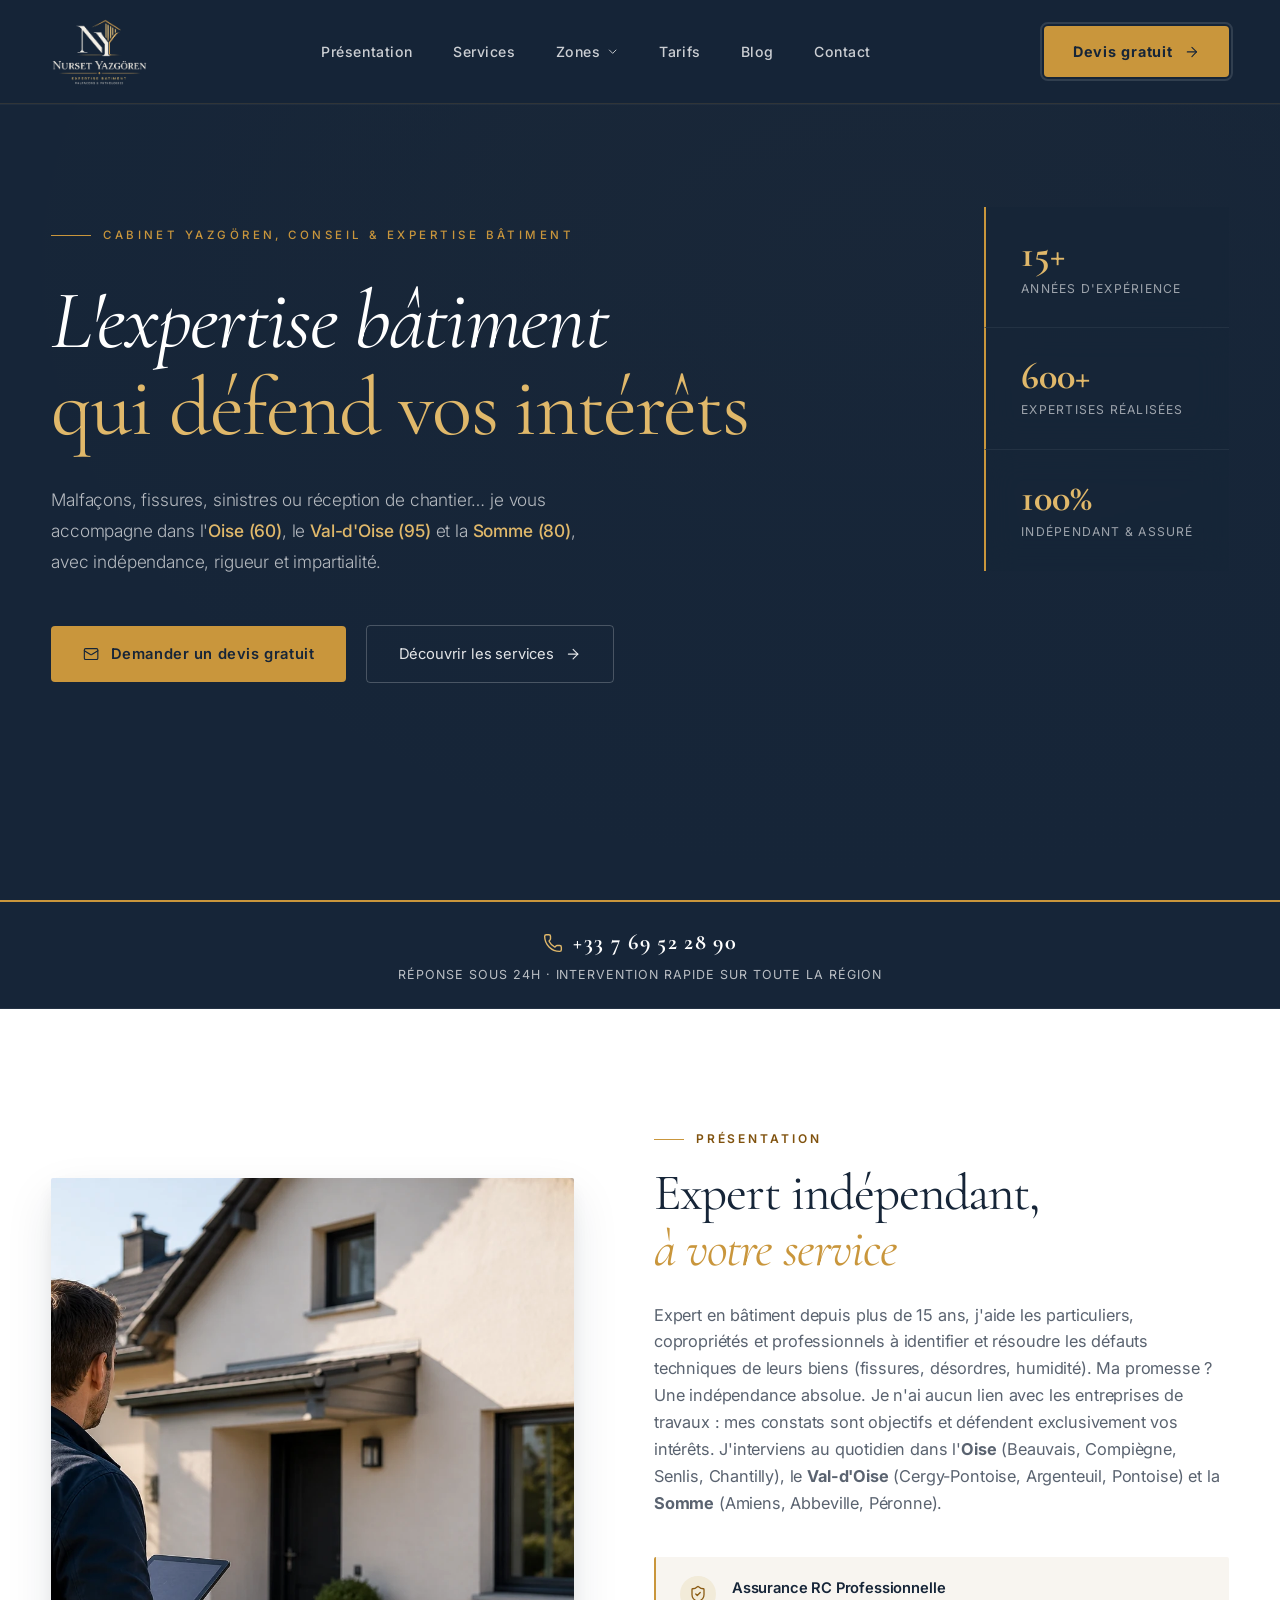
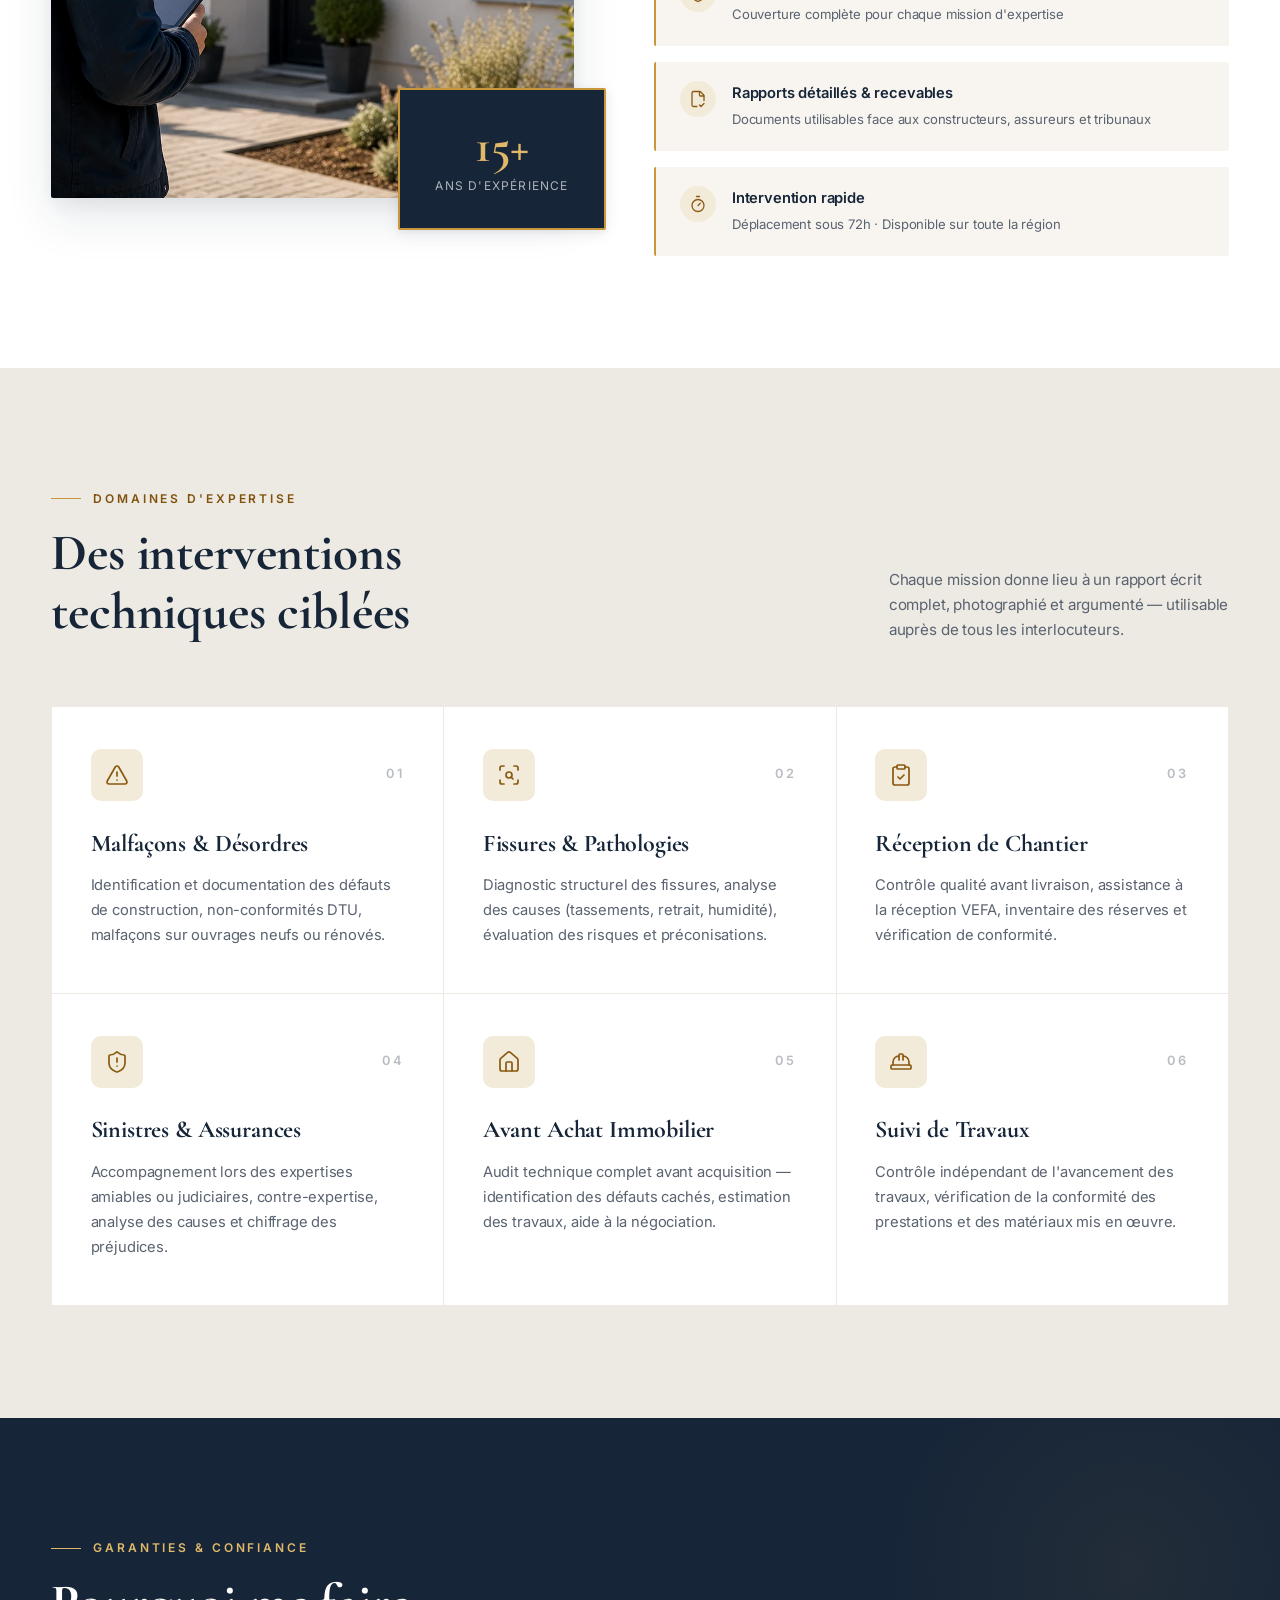
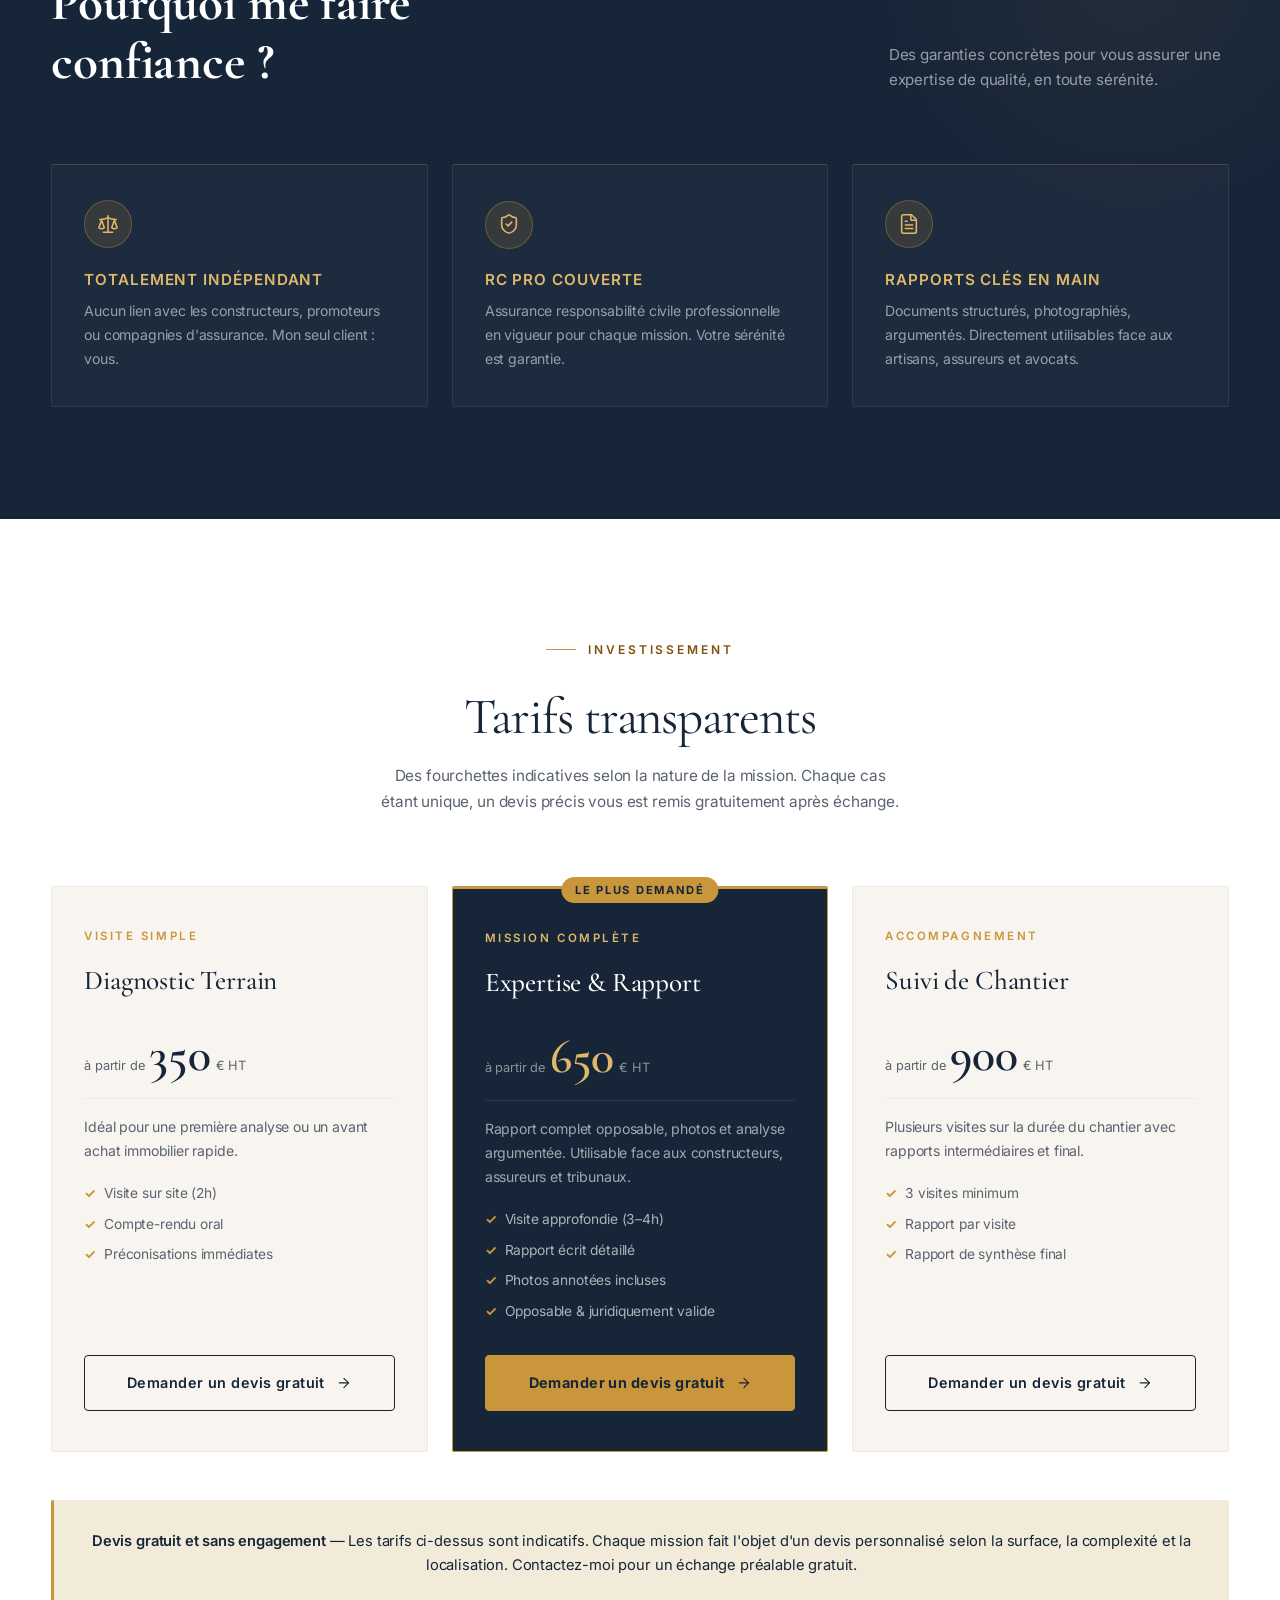
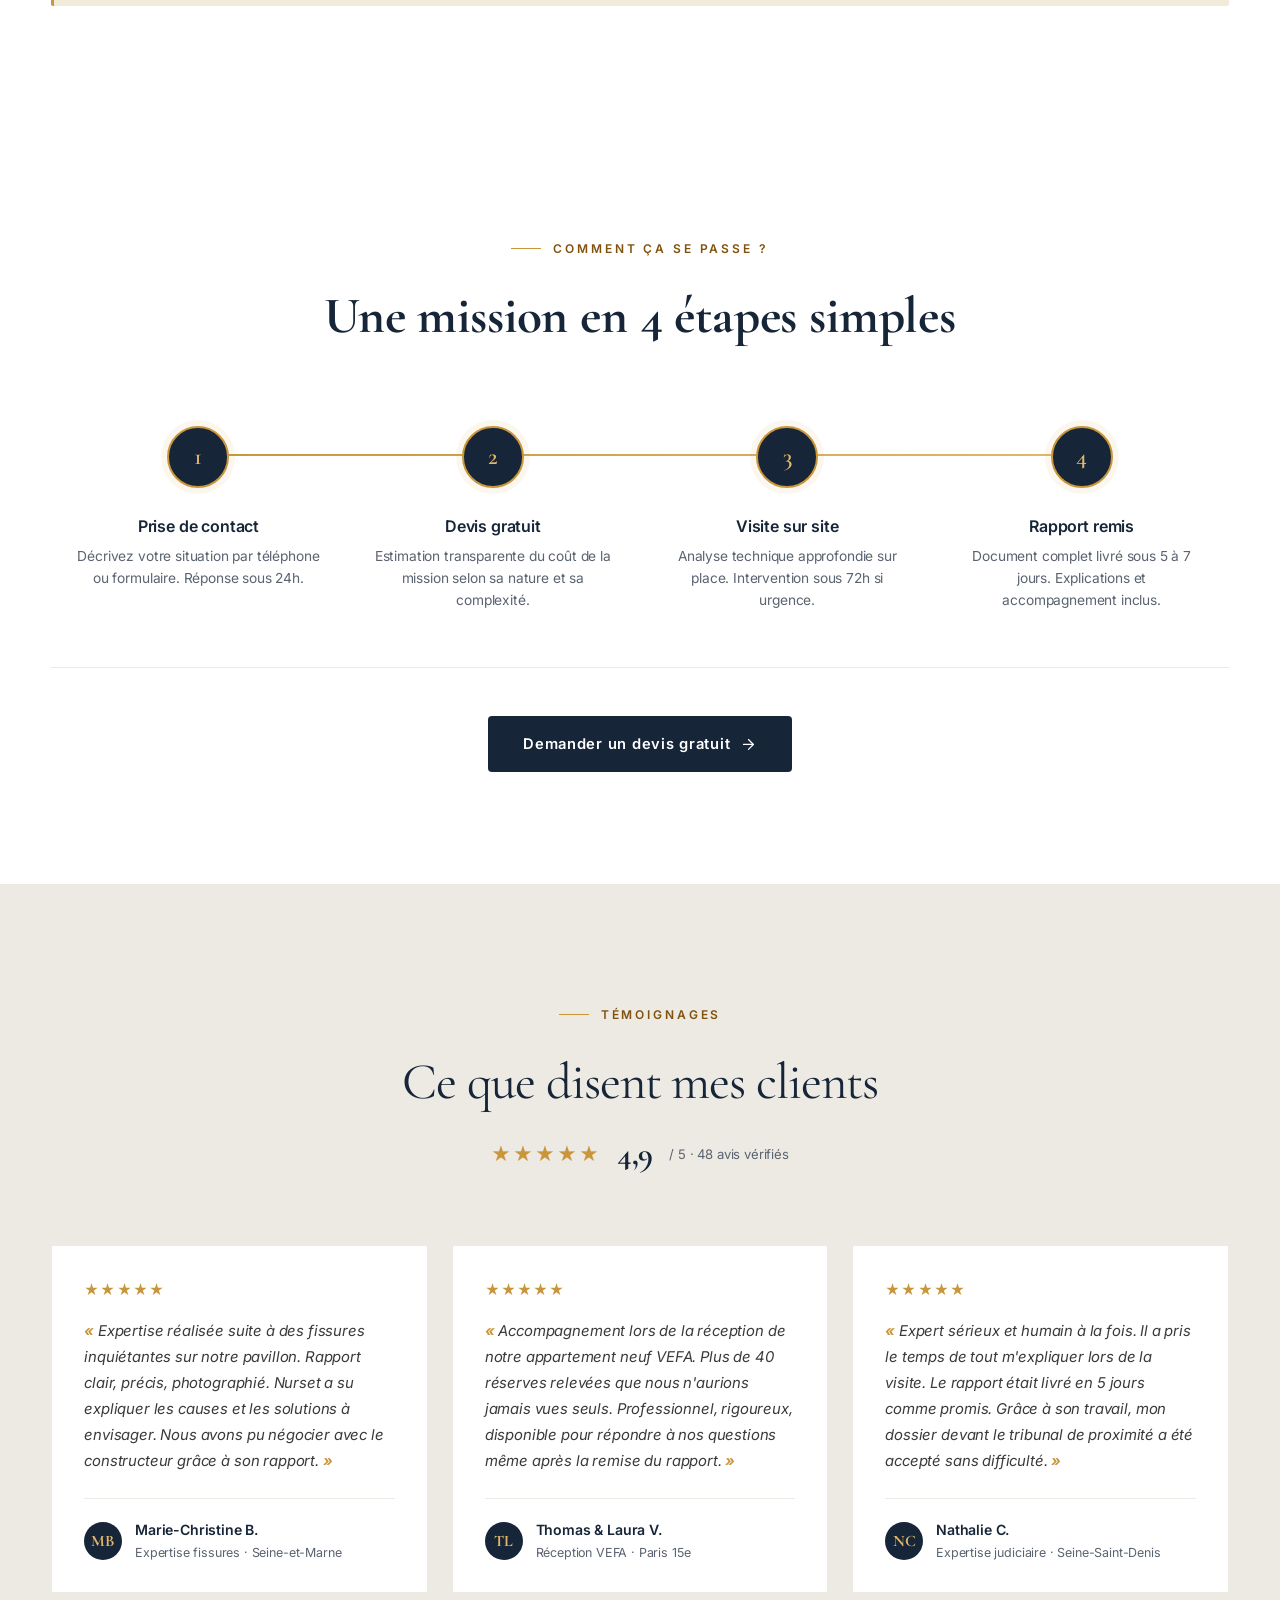
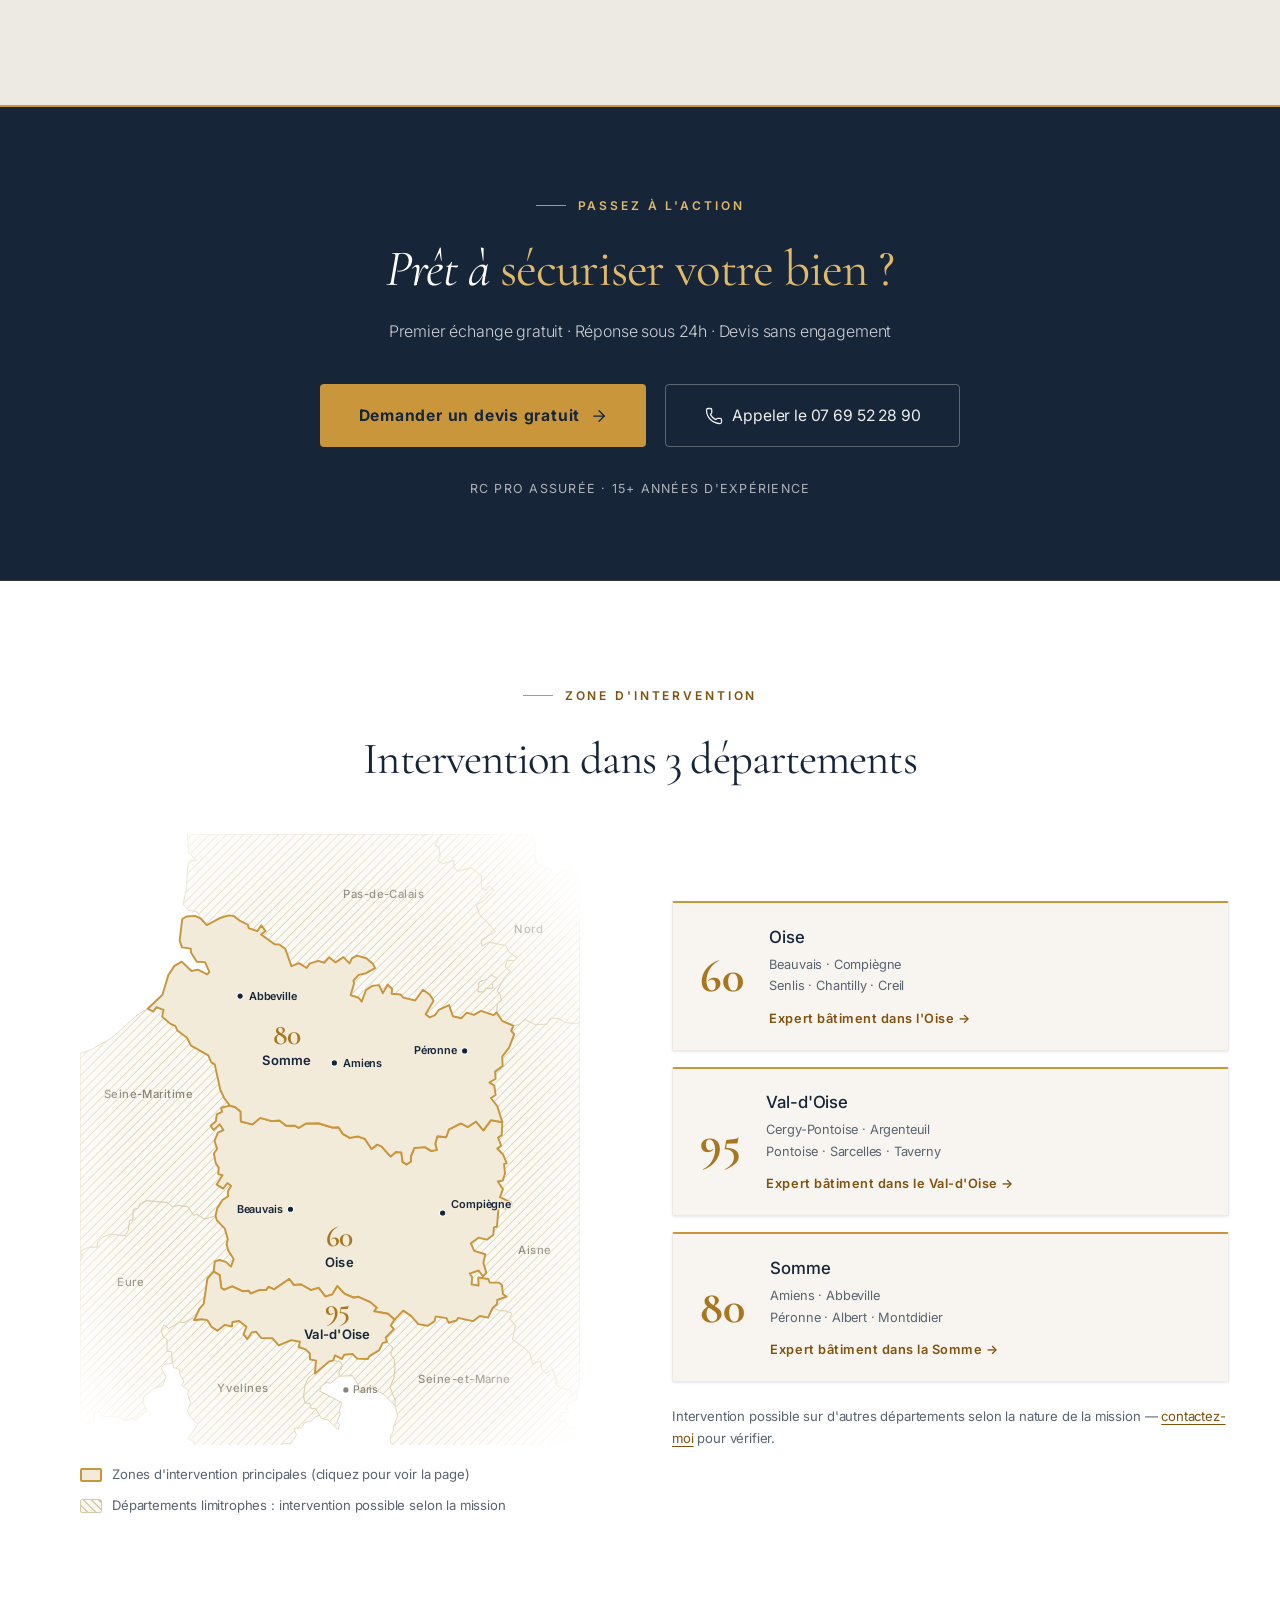
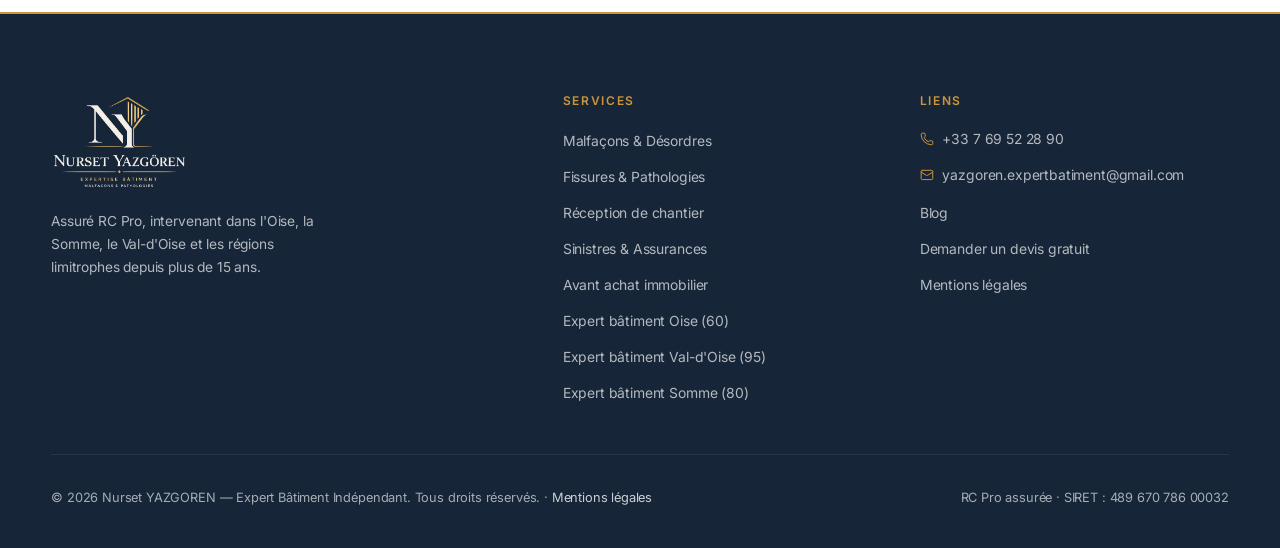
==== index.html @ 47deb285 "Add files via upload" ====
<!DOCTYPE html>
<html lang="fr" class="no-js">
<head>
  <meta charset="UTF-8" />
  <meta name="viewport" content="width=device-width, initial-scale=1.0" />
  <link rel="icon" type="image/png" href="img/favicon.png">
  <script>document.documentElement.classList.remove("no-js");</script>
  <title>Expert bâtiment Oise, Val-d'Oise, Somme | Nurset Yazgören</title>
  <meta name="description" content="Expert bâtiment indépendant dans l'Oise, le Val-d'Oise et la Somme : fissures, malfaçons, réception de chantier, sinistre. Devis gratuit, réponse en 24 h.">
<meta name="author" content="Nurset YAZGOREN">
  <meta name="robots" content="index, follow">
  <link rel="canonical" href="https://www.yazgoren-expert.fr/">
  <meta property="og:type" content="website">
  <meta property="og:title" content="Expert bâtiment Oise, Val-d'Oise, Somme | Nurset Yazgören">
  <meta property="og:description" content="Expert bâtiment indépendant dans l'Oise, le Val-d'Oise et la Somme : fissures, malfaçons, réception de chantier, sinistre. Devis gratuit, réponse en 24 h.">
  <meta property="og:locale" content="fr_FR">
  <meta property="og:site_name" content="Nurset YAZGOREN — Expert Bâtiment">
  <meta property="og:url" content="https://www.yazgoren-expert.fr/">
  <meta property="og:image" content="https://www.yazgoren-expert.fr/img/og-image.jpg">
  <meta property="og:image:alt" content="Nurset YAZGOREN, expert bâtiment indépendant">
  <meta name="twitter:card" content="summary_large_image">
  <meta name="twitter:image" content="https://www.yazgoren-expert.fr/img/og-image.jpg">
  <meta name="twitter:title" content="Expert bâtiment Oise, Val-d'Oise, Somme | Nurset Yazgören">
  <meta name="twitter:description" content="Expert bâtiment indépendant dans l'Oise, le Val-d'Oise et la Somme : fissures, malfaçons, réception de chantier, sinistre. Devis gratuit, réponse en 24 h.">
  <script type="application/ld+json">
{
  "@context": "https://schema.org",
  "@type": "ProfessionalService",
  "@id": "https://www.yazgoren-expert.fr/#entreprise",
  "name": "Nurset Yazgören — Expert Bâtiment",
  "alternateName": "Nurset Yazgoren Expert Bâtiment",
  "description": "Expert bâtiment indépendant : fissures, malfaçons, réception de chantier, sinistres, audit avant achat. Oise, Val-d'Oise, Somme.",
  "url": "https://www.yazgoren-expert.fr/",
  "image": "https://www.yazgoren-expert.fr/img/og-image.jpg",
  "logo": "https://www.yazgoren-expert.fr/img/log1.png",
  "telephone": "+33769522890",
  "email": "yazgoren.expertbatiment@gmail.com",
  "areaServed": [
    {
      "@type": "AdministrativeArea",
      "name": "Oise"
    },
    {
      "@type": "AdministrativeArea",
      "name": "Val-d'Oise"
    },
    {
      "@type": "AdministrativeArea",
      "name": "Somme"
    }
  ],
  "knowsAbout": [
    "Expertise bâtiment",
    "Fissures et pathologies du bâtiment",
    "Malfaçons",
    "Réception de chantier et VEFA",
    "Contre-expertise après sinistre",
    "Audit technique avant achat immobilier"
  ]
}
  </script>
  <link rel="preconnect" href="https://fonts.googleapis.com">
  <link rel="preconnect" href="https://fonts.gstatic.com" crossorigin>
  <link href="https://fonts.googleapis.com/css2?family=Cormorant+Garamond:ital,wght@0,300;0,400;0,500;0,600;0,700;1,300;1,400;1,500;1,600&family=Inter:wght@300;400;500;600&display=swap" rel="stylesheet">
  <link rel="preload" as="image" href="img/expert-mobile.webp" media="(max-width: 760px)" fetchpriority="high">
  <link rel="preload" as="image" href="img/expert.webp" media="(min-width: 761px)" fetchpriority="high">
  <link rel="stylesheet" href="style.css?v=5">
  <link rel="stylesheet" href="css/home.css">
  <style>
    /* Spécifique accueil — ex-styles inline. À migrer plus tard dans css/home.css */
    .no-js .fade-up { opacity: 1; transform: none; }
    .hero-desc strong { color: var(--gold-light); font-weight: 500; }
    .hero h1 { text-wrap: balance; }

    /* Hero : la règle .hero-bg-img manquait dans home.css et le dégradé .hero-bg était invalide (virgule finale) */
    .hero-bg picture { display: contents; }
    .hero-bg-img { width: 100%; height: 100%; object-fit: cover; object-position: center 30%; }
    .hero-bg::before { content: ''; position: absolute; inset: 0; z-index: 1; background: linear-gradient(165deg, rgba(22,37,56,0.45) 0%, rgba(22,37,56,0.85) 55%, rgba(22,37,56,0.98) 100%); }
    .hero > .container { position: relative; z-index: 2; }
    @media (max-width: 760px) {
      .hero-bg::before { background: linear-gradient(180deg, rgba(22,37,56,0.55) 0%, rgba(22,37,56,0.88) 45%, rgba(22,37,56,0.98) 100%); }
    }
    .trust-intro { color: rgba(255,255,255,0.72); max-width: 320px; }
    .section-label.is-centered { justify-content: center; }

    .process-cta { text-align: center; margin-top: 3.5rem; padding-top: 3rem; border-top: 1px solid var(--border); }
    .btn-process { display: inline-flex; align-items: center; gap: .6rem; padding: 1rem 2.2rem; background: var(--navy); color: var(--white); font-weight: 600; font-size: .92rem; border-radius: var(--radius-md); text-decoration: none; letter-spacing: .05em; font-family: 'Inter', sans-serif; }

    .conversion-section { background: var(--navy); padding: 5rem 0; text-align: center; border-top: 2px solid var(--gold); border-bottom: 1px solid rgba(201,150,60,0.15); }
    .conversion-section .section-label { justify-content: center; margin-bottom: 1.5rem; }
    .conversion-title { font-family: 'Cormorant Garamond', serif; font-size: clamp(2.2rem, 4vw, 3.8rem); color: var(--white); font-weight: 400; letter-spacing: -0.02em; font-style: italic; margin-bottom: 1.2rem; }
    .conversion-title em { color: var(--gold-light); font-style: normal; }
    .conversion-lead { color: rgba(255,255,255,0.78); font-size: 1rem; font-weight: 300; max-width: 560px; margin: 0 auto 2.5rem; text-wrap: balance; }
    .conversion-actions { display: flex; gap: 1.2rem; justify-content: center; flex-wrap: wrap; }
    .btn-conv-primary, .btn-conv-ghost { display: inline-flex; align-items: center; gap: .6rem; padding: 1.1rem 2.4rem; font-size: .98rem; border-radius: var(--radius-md); text-decoration: none; font-family: 'Inter', sans-serif; transition: all .25s; }
    .btn-conv-primary { background: var(--gold); color: var(--navy); font-weight: 700; letter-spacing: .05em; }
    .btn-conv-ghost { color: rgba(255,255,255,0.92); border: 1px solid rgba(255,255,255,0.3); }
    .conversion-proof { margin-top: 2rem; font-size: .78rem; color: rgba(255,255,255,0.65); letter-spacing: .1em; text-transform: uppercase; }

    .geo-map { height: 420px; border-radius: 4px; margin-top: 3rem; box-shadow: var(--shadow-md); background: var(--gold-pale); }
    .footer-legal-link { color: rgba(255,255,255,0.78); text-decoration: none; }

    /* FAB : masqué (et non focusable) tant que la page n'a pas défilé */
    .fab-container, .fab-mobile-bar { visibility: hidden; }
    .fab-container.is-shown, .fab-mobile-bar.is-shown { visibility: visible; }
  </style>
</head>
<body>
<svg xmlns="http://www.w3.org/2000/svg" width="0" height="0" style="position:absolute" aria-hidden="true" focusable="false">
  <symbol id="i-shield-check" viewBox="0 0 24 24"><path d="M20 13c0 5-3.5 7.5-7.66 8.95a1 1 0 0 1-.67-.01C7.5 20.5 4 18 4 13V6a1 1 0 0 1 1-1c2 0 4.5-1.2 6.24-2.72a1.17 1.17 0 0 1 1.52 0C14.51 3.81 17 5 19 5a1 1 0 0 1 1 1z" />
  <path d="m9 12 2 2 4-4" /></symbol>
  <symbol id="i-file-check-2" viewBox="0 0 24 24"><path d="M10.5 22H6a2 2 0 0 1-2-2V4a2 2 0 0 1 2-2h8a2.4 2.4 0 0 1 1.706.706l3.588 3.588A2.4 2.4 0 0 1 20 8v6" />
  <path d="M14 2v5a1 1 0 0 0 1 1h5" />
  <path d="m14 20 2 2 4-4" /></symbol>
  <symbol id="i-timer" viewBox="0 0 24 24"><line x1="10" x2="14" y1="2" y2="2" />
  <line x1="12" x2="15" y1="14" y2="11" />
  <circle cx="12" cy="14" r="8" /></symbol>
  <symbol id="i-landmark" viewBox="0 0 24 24"><path d="M10 18v-7" />
  <path d="M11.119 2.205a2 2 0 0 1 1.762 0l7.84 3.846A.5.5 0 0 1 20.5 7h-17a.5.5 0 0 1-.22-.949z" />
  <path d="M14 18v-7" />
  <path d="M18 18v-7" />
  <path d="M3 22h18" />
  <path d="M6 18v-7" /></symbol>
  <symbol id="i-scale" viewBox="0 0 24 24"><path d="M12 3v18" />
  <path d="m19 8 3 8a5 5 0 0 1-6 0zV7" />
  <path d="M3 7h1a17 17 0 0 0 8-2 17 17 0 0 0 8 2h1" />
  <path d="m5 8 3 8a5 5 0 0 1-6 0zV7" />
  <path d="M7 21h10" /></symbol>
  <symbol id="i-file-text" viewBox="0 0 24 24"><path d="M6 22a2 2 0 0 1-2-2V4a2 2 0 0 1 2-2h8a2.4 2.4 0 0 1 1.704.706l3.588 3.588A2.4 2.4 0 0 1 20 8v12a2 2 0 0 1-2 2z" />
  <path d="M14 2v5a1 1 0 0 0 1 1h5" />
  <path d="M10 9H8" />
  <path d="M16 13H8" />
  <path d="M16 17H8" /></symbol>
  <symbol id="i-phone" viewBox="0 0 24 24"><path d="M13.832 16.568a1 1 0 0 0 1.213-.303l.355-.465A2 2 0 0 1 17 15h3a2 2 0 0 1 2 2v3a2 2 0 0 1-2 2A18 18 0 0 1 2 4a2 2 0 0 1 2-2h3a2 2 0 0 1 2 2v3a2 2 0 0 1-.8 1.6l-.468.351a1 1 0 0 0-.292 1.233 14 14 0 0 0 6.392 6.384" /></symbol>
  <symbol id="i-mail" viewBox="0 0 24 24"><path d="m22 7-8.991 5.727a2 2 0 0 1-2.009 0L2 7" />
  <rect x="2" y="4" width="20" height="16" rx="2" /></symbol>
  <symbol id="i-message-circle" viewBox="0 0 24 24"><path d="M2.992 16.342a2 2 0 0 1 .094 1.167l-1.065 3.29a1 1 0 0 0 1.236 1.168l3.413-.998a2 2 0 0 1 1.099.092 10 10 0 1 0-4.777-4.719" /></symbol>
  <symbol id="i-arrow-right" viewBox="0 0 24 24"><path d="M5 12h14" />
  <path d="m12 5 7 7-7 7" /></symbol>
  <symbol id="i-triangle-alert" viewBox="0 0 24 24"><path d="m21.73 18-8-14a2 2 0 0 0-3.48 0l-8 14A2 2 0 0 0 4 21h16a2 2 0 0 0 1.73-3" />
  <path d="M12 9v4" />
  <path d="M12 17h.01" /></symbol>
  <symbol id="i-scan-search" viewBox="0 0 24 24"><path d="M3 7V5a2 2 0 0 1 2-2h2" />
  <path d="M17 3h2a2 2 0 0 1 2 2v2" />
  <path d="M21 17v2a2 2 0 0 1-2 2h-2" />
  <path d="M7 21H5a2 2 0 0 1-2-2v-2" />
  <circle cx="12" cy="12" r="3" />
  <path d="m16 16-1.9-1.9" /></symbol>
  <symbol id="i-clipboard-check" viewBox="0 0 24 24"><rect width="8" height="4" x="8" y="2" rx="1" ry="1" />
  <path d="M16 4h2a2 2 0 0 1 2 2v14a2 2 0 0 1-2 2H6a2 2 0 0 1-2-2V6a2 2 0 0 1 2-2h2" />
  <path d="m9 14 2 2 4-4" /></symbol>
  <symbol id="i-shield-alert" viewBox="0 0 24 24"><path d="M20 13c0 5-3.5 7.5-7.66 8.95a1 1 0 0 1-.67-.01C7.5 20.5 4 18 4 13V6a1 1 0 0 1 1-1c2 0 4.5-1.2 6.24-2.72a1.17 1.17 0 0 1 1.52 0C14.51 3.81 17 5 19 5a1 1 0 0 1 1 1z" />
  <path d="M12 8v4" />
  <path d="M12 16h.01" /></symbol>
  <symbol id="i-house" viewBox="0 0 24 24"><path d="M15 21v-8a1 1 0 0 0-1-1h-4a1 1 0 0 0-1 1v8" />
  <path d="M3 10a2 2 0 0 1 .709-1.528l7-6a2 2 0 0 1 2.582 0l7 6A2 2 0 0 1 21 10v9a2 2 0 0 1-2 2H5a2 2 0 0 1-2-2z" /></symbol>
  <symbol id="i-hard-hat" viewBox="0 0 24 24"><path d="M10 10V5a1 1 0 0 1 1-1h2a1 1 0 0 1 1 1v5" />
  <path d="M14 6a6 6 0 0 1 6 6v3" />
  <path d="M4 15v-3a6 6 0 0 1 6-6" />
  <rect x="2" y="15" width="20" height="4" rx="1" /></symbol>
  <symbol id="i-chevron-down" viewBox="0 0 24 24"><path d="m6 9 6 6 6-6" /></symbol>
</svg>
  <a class="skip-link" href="#main-content">Passer au contenu principal</a>

  <!-- HEADER -->
  <header>
    <div class="container navbar">
      <a href="index.html" class="logo-link" aria-label="Nurset YAZGÖREN — Accueil">
        <img src="img/log1-clair.png" alt="Nurset YAZGÖREN — Expert Bâtiment BTP" class="logo-img-real" width="509" height="327">
      </a>

      <nav aria-label="Navigation principale"><ul class="nav-links" id="navLinks">
        <li><a href="#about">Présentation</a></li>
        <li><a href="#services">Services</a></li>
        <li class="has-sub">
          <button type="button" class="nav-sub-toggle" aria-expanded="false" aria-controls="subZones">Zones <svg class="icon" aria-hidden="true" focusable="false"><use href="#i-chevron-down"/></svg></button>
          <ul class="nav-sub" id="subZones">
            <li><a href="expert-batiment-oise.html">Oise (60)</a></li>
            <li><a href="expert-batiment-val-d-oise.html">Val-d'Oise (95)</a></li>
            <li><a href="expert-batiment-somme.html">Somme (80)</a></li>
          </ul>
        </li>
        <li><a href="#tarifs">Tarifs</a></li>
        <li><a href="blog.html">Blog</a></li>
        <li><a href="contact.html">Contact</a></li>
      </ul></nav>

      <a href="contact.html" class="btn-nav desktop">
        Devis gratuit <svg class="icon" aria-hidden="true" focusable="false"><use href="#i-arrow-right"/></svg>
      </a>

      <button type="button" class="menu-toggle" id="menuToggle" aria-controls="navLinks" aria-expanded="false" aria-label="Menu principal">
        <span></span><span></span><span></span>
      </button>
    </div>
  </header>
  <main id="main-content" tabindex="-1">

  <!-- HERO -->
  <section class="hero">
    <div class="hero-bg">
      <picture>
          <source media="(max-width: 760px)" srcset="img/expert-mobile.webp">
          <img src="img/expert.webp" alt="" class="hero-bg-img" width="1536" height="1024" fetchpriority="high" decoding="async">
        </picture>
    </div>
    <div class="container">
      <div class="hero-content fade-up visible">
        <div class="hero-eyebrow">
          <div class="eyebrow-line"></div>
          <span class="eyebrow-text">Cabinet YAZGÖREN, conseil & Expertise Bâtiment</span>
        </div>

        <h1>
          L'expertise bâtiment<br>
          <em>qui défend vos intérêts</em>
        </h1>

        <p class="hero-desc">
          Malfaçons, fissures, sinistres ou réception de chantier… je vous accompagne dans l'<strong>Oise (60)</strong>, le <strong>Val-d'Oise (95)</strong> et la <strong>Somme (80)</strong>, avec indépendance, rigueur et impartialité.
        </p>

        <div class="hero-actions">
          <a href="contact.html" class="btn-primary">
            <svg class="icon" aria-hidden="true" focusable="false"><use href="#i-mail"/></svg> Demander un devis gratuit
          </a>
          <a href="#services" class="btn-ghost">
            Découvrir les services <svg class="icon" aria-hidden="true" focusable="false"><use href="#i-arrow-right"/></svg>
          </a>
        </div>
      </div>

      <div class="hero-stats">
        <div class="stat-item">
          <div class="stat-num">15+</div>
          <div class="stat-label">Années d'expérience</div>
        </div>
        <div class="stat-item">
          <div class="stat-num">600+</div>
          <div class="stat-label">Expertises réalisées</div>
        </div>
        <div class="stat-item">
          <div class="stat-num">100%</div>
          <div class="stat-label">Indépendant & assuré</div>
        </div>
      </div>
    </div>
  </section>

  <!-- PHONE STRIP -->
  <div class="phone-strip">
    <a href="tel:+33769522890"><svg class="icon" aria-hidden="true" focusable="false"><use href="#i-phone"/></svg> +33 7 69 52 28 90</a>
    <p>Réponse sous 24h · Intervention rapide sur toute la région</p>
  </div>

  <!-- ABOUT -->
  <section class="about-section" id="about">
    <div class="container">
      <div class="about-grid">
        <div class="about-img-wrap fade-up">
          <!-- À FAIRE : remplacer cette photo stock (Unsplash) par une vraie photo de Nurset, hébergée dans img/ -->
          <img
            src="img/expert-audit-maison.webp"
            alt=""
            width="900" height="1125"
            loading="lazy" decoding="async"
          />
          <div class="about-img-badge">
            <div class="big">15+</div>
            <div class="small">ans d'expérience</div>
          </div>
        </div>

        <div class="about-content fade-up">
          <div class="section-label">
            <div class="line"></div>
            <span>Présentation</span>
          </div>

          <h2>Expert indépendant,<br><em>à votre service</em></h2>

          <p>
        Expert en bâtiment depuis plus de 15 ans, j'aide les particuliers, copropriétés et professionnels à identifier et résoudre les défauts techniques de leurs biens (fissures, désordres, humidité).

Ma promesse ? Une indépendance absolue. Je n'ai aucun lien avec les entreprises de travaux : mes constats sont objectifs et défendent exclusivement vos intérêts. J'interviens au quotidien dans  l'<strong>Oise</strong> (Beauvais, Compiègne, Senlis, Chantilly), le <strong>Val-d'Oise</strong> (Cergy-Pontoise, Argenteuil, Pontoise) et la <strong>Somme</strong> (Amiens, Abbeville, Péronne).
          </p>

          <div class="cert-list">
            
            <div class="cert-item">
              <div class="cert-icon" aria-hidden="true"><svg class="icon" aria-hidden="true" focusable="false"><use href="#i-shield-check"/></svg></div>
              <div class="cert-text">
                <strong>Assurance RC Professionnelle</strong>
                <span>Couverture complète pour chaque mission d'expertise</span>
              </div>
            </div>
            <div class="cert-item">
              <div class="cert-icon" aria-hidden="true"><svg class="icon" aria-hidden="true" focusable="false"><use href="#i-file-check-2"/></svg></div>
              <div class="cert-text">
                <strong>Rapports détaillés & recevables</strong>
                <span>Documents utilisables face aux constructeurs, assureurs et tribunaux</span>
              </div>
            </div>
            <div class="cert-item">
              <div class="cert-icon" aria-hidden="true"><svg class="icon" aria-hidden="true" focusable="false"><use href="#i-timer"/></svg></div>
              <div class="cert-text">
                <strong>Intervention rapide</strong>
                <span>Déplacement sous 72h · Disponible sur toute la région</span>
              </div>
            </div>
          </div>
        </div>
      </div>
    </div>
  </section>

  <!-- SERVICES -->
  <section class="services-section" id="services">
    <div class="container">
      <div class="services-header fade-up">
        <div>
          <div class="section-label">
            <div class="line"></div>
            <span>Domaines d'expertise</span>
          </div>
          <h2>Des interventions<br>techniques ciblées</h2>
        </div>
        <p>Chaque mission donne lieu à un rapport écrit complet, photographié et argumenté — utilisable auprès de tous les interlocuteurs.</p>
      </div>

      <div class="services-grid fade-up">
        <div class="service-card">
          <img class="service-bg" src="img/svc-malfacons.webp" alt="" width="800" height="600" loading="lazy" decoding="async">
          <div class="service-top">
            <div class="service-icon" aria-hidden="true"><svg class="icon" aria-hidden="true" focusable="false"><use href="#i-triangle-alert"/></svg></div>
            <div class="service-num" aria-hidden="true">01</div>
          </div>
          <h3>Malfaçons & Désordres</h3>
          <p>Identification et documentation des défauts de construction, non-conformités DTU, malfaçons sur ouvrages neufs ou rénovés.</p>
        </div>

        <div class="service-card">
          <img class="service-bg" src="img/svc-fissures.webp" alt="" width="800" height="600" loading="lazy" decoding="async">
          <div class="service-top">
            <div class="service-icon" aria-hidden="true"><svg class="icon" aria-hidden="true" focusable="false"><use href="#i-scan-search"/></svg></div>
            <div class="service-num" aria-hidden="true">02</div>
          </div>
          <h3>Fissures & Pathologies</h3>
          <p>Diagnostic structurel des fissures, analyse des causes (tassements, retrait, humidité), évaluation des risques et préconisations.</p>
        </div>

        <div class="service-card">
          <img class="service-bg" src="img/svc-reception.webp" alt="" width="800" height="600" loading="lazy" decoding="async">
          <div class="service-top">
            <div class="service-icon" aria-hidden="true"><svg class="icon" aria-hidden="true" focusable="false"><use href="#i-clipboard-check"/></svg></div>
            <div class="service-num" aria-hidden="true">03</div>
          </div>
          <h3>Réception de Chantier</h3>
          <p>Contrôle qualité avant livraison, assistance à la réception VEFA, inventaire des réserves et vérification de conformité.</p>
        </div>

        <div class="service-card">
          <img class="service-bg" src="img/svc-sinistres.webp" alt="" width="800" height="600" loading="lazy" decoding="async">
          <div class="service-top">
            <div class="service-icon" aria-hidden="true"><svg class="icon" aria-hidden="true" focusable="false"><use href="#i-shield-alert"/></svg></div>
            <div class="service-num" aria-hidden="true">04</div>
          </div>
          <h3>Sinistres & Assurances</h3>
          <p>Accompagnement lors des expertises amiables ou judiciaires, contre-expertise, analyse des causes et chiffrage des préjudices.</p>
        </div>

        <div class="service-card">
          <img class="service-bg" src="img/svc-avant-achat.webp" alt="" width="800" height="600" loading="lazy" decoding="async">
          <div class="service-top">
          <div class="service-icon" aria-hidden="true"><svg class="icon" aria-hidden="true" focusable="false"><use href="#i-house"/></svg></div>
            <div class="service-num" aria-hidden="true">05</div>
          </div>
          <h3>Avant Achat Immobilier</h3>
          <p>Audit technique complet avant acquisition — identification des défauts cachés, estimation des travaux, aide à la négociation.</p>
        </div>

        <div class="service-card">
          <img class="service-bg" src="img/suivi-travaux-expert.webp" alt="" width="800" height="600" loading="lazy" decoding="async">
          <div class="service-top">
            <div class="service-icon" aria-hidden="true"><svg class="icon" aria-hidden="true" focusable="false"><use href="#i-hard-hat"/></svg></div>
            <div class="service-num" aria-hidden="true">06</div>
          </div>
          <h3>Suivi de Travaux</h3>
          <p>Contrôle indépendant de l'avancement des travaux, vérification de la conformité des prestations et des matériaux mis en œuvre.</p>
        </div>
      </div>
    </div>
  </section>

  <!-- TRUST / GUARANTIES -->
  <section class="trust-section" id="garanties">
    <div class="container">
      <div class="trust-top fade-up">
        <div>
          <div class="section-label">
            <div class="line"></div>
            <span>Garanties & Confiance</span>
          </div>
          <h2>Pourquoi me faire<br>confiance ?</h2>
        </div>
        <p class="trust-intro">Des garanties concrètes pour vous assurer une expertise de qualité, en toute sérénité.</p>
      </div>

      <div class="trust-grid fade-up">
        <div class="trust-card">
          <div class="trust-icon" aria-hidden="true"><svg class="icon" aria-hidden="true" focusable="false"><use href="#i-scale"/></svg></div>
          <h3>Totalement Indépendant</h3>
          <p>Aucun lien avec les constructeurs, promoteurs ou compagnies d'assurance. Mon seul client : vous.</p>
        </div>

        <div class="trust-card">
          <div class="trust-icon" aria-hidden="true"><svg class="icon" aria-hidden="true" focusable="false"><use href="#i-shield-check"/></svg></div>
          <h3>RC Pro Couverte</h3>
          <p>Assurance responsabilité civile professionnelle en vigueur pour chaque mission. Votre sérénité est garantie.</p>
        </div>

        <div class="trust-card">
          <div class="trust-icon" aria-hidden="true"><svg class="icon" aria-hidden="true" focusable="false"><use href="#i-file-text"/></svg></div>
          <h3>Rapports Clés en Main</h3>
          <p>Documents structurés, photographiés, argumentés. Directement utilisables face aux artisans, assureurs et avocats.</p>
        </div>
      </div>
    </div>
  </section>



  <!-- TARIFS -->
  <section class="tarifs-section" id="tarifs">
    <div class="container">
      <div class="tarifs-header fade-up">
        <div class="section-label is-centered">
          <div class="line"></div>
          <span>Investissement</span>
        </div>
        <h2>Tarifs transparents</h2>
        <p>Des fourchettes indicatives selon la nature de la mission. Chaque cas étant unique, un devis précis vous est remis gratuitement après échange.</p>
      </div>

      <div class="tarifs-grid fade-up">
        <div class="tarif-card">
          <div class="tarif-type">Visite simple</div>
          <div class="tarif-name">Diagnostic Terrain</div>
          <div class="tarif-price">
            <span class="price-from">à partir de</span>
            <span class="price-amount">350</span>
            <span class="price-unit">€ HT</span>
          </div>
          <p class="tarif-desc">Idéal pour une première analyse ou un avant achat immobilier rapide.</p>
          <ul class="tarif-includes">
            <li>Visite sur site (2h)</li>
            <li>Compte-rendu oral</li>
            <li>Préconisations immédiates</li>
          </ul>
          <a class="tarif-cta" href="contact.html?offre=diagnostic">Demander un devis gratuit <svg class="icon" aria-hidden="true" focusable="false"><use href="#i-arrow-right"/></svg></a>
        </div>

        <div class="tarif-card featured">
          <div class="tarif-badge">Le plus demandé</div>
          <div class="tarif-type">Mission complète</div>
          <div class="tarif-name">Expertise & Rapport</div>
          <div class="tarif-price">
            <span class="price-from">à partir de</span>
            <span class="price-amount">650</span>
            <span class="price-unit">€ HT</span>
          </div>
          <p class="tarif-desc">Rapport complet opposable, photos et analyse argumentée. Utilisable face aux constructeurs, assureurs et tribunaux.</p>
          <ul class="tarif-includes">
            <li>Visite approfondie (3–4h)</li>
            <li>Rapport écrit détaillé</li>
            <li>Photos annotées incluses</li>
            <li>Opposable & juridiquement valide</li>
          </ul>
          <a class="tarif-cta" href="contact.html?offre=expertise">Demander un devis gratuit <svg class="icon" aria-hidden="true" focusable="false"><use href="#i-arrow-right"/></svg></a>
        </div>

        <div class="tarif-card">
          <div class="tarif-type">Accompagnement</div>
          <div class="tarif-name">Suivi de Chantier</div>
          <div class="tarif-price">
            <span class="price-from">à partir de</span>
            <span class="price-amount">900</span>
            <span class="price-unit">€ HT</span>
          </div>
          <p class="tarif-desc">Plusieurs visites sur la durée du chantier avec rapports intermédiaires et final.</p>
          <ul class="tarif-includes">
            <li>3 visites minimum</li>
            <li>Rapport par visite</li>
            <li>Rapport de synthèse final</li>
          </ul>
          <a class="tarif-cta" href="contact.html?offre=suivi">Demander un devis gratuit <svg class="icon" aria-hidden="true" focusable="false"><use href="#i-arrow-right"/></svg></a>
        </div>
      </div>

      <div class="tarifs-note fade-up">
        <p><strong>Devis gratuit et sans engagement</strong> — Les tarifs ci-dessus sont indicatifs. Chaque mission fait l'objet d'un devis personnalisé selon la surface, la complexité et la localisation. Contactez-moi pour un échange préalable gratuit.</p>
      </div>
    </div>
  </section>

  <!-- PROCESS -->
  <section class="process-section">
    <div class="container">
      <div class="process-header fade-up">
        <div class="section-label is-centered">
          <div class="line"></div>
          <span>Comment ça se passe ?</span>
        </div>
        <h2>Une mission en 4 étapes simples</h2>
      </div>

      <div class="process-steps fade-up">
        <div class="process-step">
          <div class="step-circle">1</div>
          <h3>Prise de contact</h3>
          <p>Décrivez votre situation par téléphone ou formulaire. Réponse sous 24h.</p>
        </div>
        <div class="process-step">
          <div class="step-circle">2</div>
          <h3>Devis gratuit</h3>
          <p>Estimation transparente du coût de la mission selon sa nature et sa complexité.</p>
        </div>
        <div class="process-step">
          <div class="step-circle">3</div>
          <h3>Visite sur site</h3>
          <p>Analyse technique approfondie sur place. Intervention sous 72h si urgence.</p>
        </div>
        <div class="process-step">
          <div class="step-circle">4</div>
          <h3>Rapport remis</h3>
          <p>Document complet livré sous 5 à 7 jours. Explications et accompagnement inclus.</p>
        </div>
      </div>
      <div class="process-cta">
        <a href="contact.html" class="btn-process">
          Demander un devis gratuit <svg class="icon" aria-hidden="true" focusable="false"><use href="#i-arrow-right"/></svg>
        </a>
      </div>
    </div>
  </section>

  <!-- AVIS CLIENTS -->
  <!-- À VALIDER AVEC LE CLIENT : la note 4,9/5 et "48 avis vérifiés" doivent être justifiables (source, lien). Les 3 témoignages viennent aussi de zones hors Oise/Val-d'Oise/Somme. -->
  <section class="avis-section" id="avis">
    <div class="container">
      <div class="avis-header fade-up">
        <div class="section-label is-centered">
          <div class="line"></div>
          <span>Témoignages</span>
        </div>
        <h2>Ce que disent mes clients</h2>
        <div class="avis-stars-global">
          <span class="stars" aria-hidden="true">★★★★★</span><span class="visually-hidden">Note de</span>
          <span class="avis-score">4,9</span>
          <span class="avis-total">/ 5 · 48 avis vérifiés</span>
        </div>
      </div>

      <div class="avis-grid fade-up">
        <div class="avis-card">
          <div class="avis-card-stars" role="img" aria-label="5 étoiles sur 5">★★★★★</div>
          <p class="avis-text">Expertise réalisée suite à des fissures inquiétantes sur notre pavillon. Rapport clair, précis, photographié. Nurset a su expliquer les causes et les solutions à envisager. Nous avons pu négocier avec le constructeur grâce à son rapport.</p>
          <div class="avis-author">
            <div class="avis-avatar">MB</div>
            <div>
              <div class="avis-name">Marie-Christine B.</div>
              <div class="avis-mission">Expertise fissures · Seine-et-Marne</div>
            </div>
          </div>
        </div>

        <div class="avis-card">
          <div class="avis-card-stars" role="img" aria-label="5 étoiles sur 5">★★★★★</div>
          <p class="avis-text">Accompagnement lors de la réception de notre appartement neuf VEFA. Plus de 40 réserves relevées que nous n'aurions jamais vues seuls. Professionnel, rigoureux, disponible pour répondre à nos questions même après la remise du rapport.</p>
          <div class="avis-author">
            <div class="avis-avatar">TL</div>
            <div>
              <div class="avis-name">Thomas & Laura V.</div>
              <div class="avis-mission">Réception VEFA · Paris 15e</div>
            </div>
          </div>
        </div>

        

        


        <div class="avis-card">
          <div class="avis-card-stars" role="img" aria-label="5 étoiles sur 5">★★★★★</div>
          <p class="avis-text">Expert sérieux et humain à la fois. Il a pris le temps de tout m'expliquer lors de la visite. Le rapport était livré en 5 jours comme promis. Grâce à son travail, mon dossier devant le tribunal de proximité a été accepté sans difficulté.</p>
          <div class="avis-author">
            <div class="avis-avatar">NC</div>
            <div>
              <div class="avis-name">Nathalie C.</div>
              <div class="avis-mission">Expertise judiciaire · Seine-Saint-Denis</div>
            </div>
          </div>
        </div>
      </div>
    </div>
  </section>


  <!-- BLOC CONVERSION POST-AVIS -->
  <section class="conversion-section">
    <div class="container">
      <div class="section-label">
        <div class="line"></div>
        <span>Passez à l'action</span>
      </div>
      <h2 class="conversion-title">
        Prêt à <em>sécuriser votre bien ?</em>
      </h2>
      <p class="conversion-lead">
        Premier échange gratuit · Réponse sous 24h · Devis sans engagement
      </p>
      <div class="conversion-actions">
        <a href="contact.html" class="btn-conv-primary">
          Demander un devis gratuit <svg class="icon" aria-hidden="true" focusable="false"><use href="#i-arrow-right"/></svg>
        </a>
        <a href="tel:+33769522890" class="btn-conv-ghost">
          <svg class="icon" aria-hidden="true" focusable="false"><use href="#i-phone"/></svg> Appeler le 07 69 52 28 90
        </a>
      </div>
      <p class="conversion-proof">
        RC Pro assurée ·   15+ années d'expérience
      </p>
    </div>
  </section>

  <!-- GEO ZONES -->
  <section class="geo-section">
    <div class="container">
      <div class="geo-header">
        <div class="section-label is-centered">
          <div class="line"></div>
          <span>Zone d'intervention</span>
        </div>
        <h2>Intervention dans 3 départements</h2>
      </div>
      <div class="geo-layout">
        <figure class="geo-mapfig" id="geoMap">
          <svg class="geo-svg" viewBox="0 0 574 702" role="group" aria-labelledby="geoMapTitle geoMapDesc" xmlns="http://www.w3.org/2000/svg"><title id="geoMapTitle">Carte des zones d'intervention : Oise, Val-d'Oise et Somme</title><desc id="geoMapDesc">Carte de Nurset Yazgören : trois départements d'intervention principaux, l'Oise (60), le Val-d'Oise (95) et la Somme (80), entourés de leurs départements limitrophes où des interventions sont possibles selon la mission.</desc><defs><radialGradient id="geoFade" cx="50%" cy="52%" r="68%"><stop offset="58%" stop-color="#fff" stop-opacity="0"/><stop offset="100%" stop-color="#fff" stop-opacity="1"/></radialGradient><pattern id="geoHatch" width="7" height="7" patternUnits="userSpaceOnUse" patternTransform="rotate(45)"><rect width="7" height="7" fill="#FBF9F4"/><line x1="0" y1="0" x2="0" y2="7" stroke="#D9CBA8" stroke-width="1.6"/></pattern></defs><g class="geo-neigh" aria-hidden="true"><path d="M572 217.6 557.4 216.5 550.5 211.9 539.8 211.5 536.1 218.3 522.7 218.9 511.1 212.9 504.5 218.1 497.6 220.3 494.9 225.9 498.5 229.8 492.6 245.2 484.7 255.5 485.2 266.3 476.6 272.8 477.1 281 470.1 285.4 475.5 288.7 477.2 299.7 471.7 303.1 479 312.4 484.8 330.9 484.1 345.7 480 348.7 483.5 357.9 479 361.1 485.6 367.9 489.8 377.8 486.8 379 487.9 389.7 485.4 397.8 479.6 399 485.5 407.7 482.1 416.9 494.7 423 495.2 426.9 487.9 430.1 480.6 427.4 478.7 450.6 475 452 474.6 460.1 467.1 465.7 457.4 463.4 448.7 469.9 452.6 478.6 465.3 482.5 463.1 492.3 466.4 503.8 462.6 508 457.7 501.1 447.3 504.6 450.2 508.9 449.5 517.1 457.6 518.5 457.2 509.1 468.7 510.9 470.5 515 481.1 515 484.4 517.9 485.5 528 489.8 531.2 479.1 535 478.7 539.8 473.9 543.9 481.4 547.4 488.9 547.6 495.8 550.4 493 556.3 499.7 564.4 496.5 580.4 510.8 590.6 516.1 596.4 519.8 608.8 528.5 605 530.4 615 534.5 619.5 542.9 614.4 546.8 626.7 546.2 631.8 551.9 635.7 563 638.5 565 644.6 570.8 640 574 631.7 574 214.5Z" fill="url(#geoHatch)" class="geo-nb"/><path d="M3.4 484.4 0 490 0 676.6 2.1 674.5 10.7 677.4 16.1 675.3 16.7 662.8 23.9 664.1 25.7 669.8 31.6 668.7 45.9 669.8 51.6 674.2 58.7 670.6 63.2 673 76.6 661.8 72.3 652.9 73.2 646.5 84.2 636.7 94.9 633.4 98.7 623.4 93.4 613.8 96.4 609 105.8 607.8 104.9 593.8 100.1 594.1 100.1 580.4 95.6 576.9 93.1 570.1 96.3 563.7 101.9 567.8 114.4 560.3 118.8 561.2 129.3 555.9 131 558.2 137.1 545.1 142 539.3 146.3 510.3 153.4 502.4 154.8 490.7 160.4 489.1 167.4 491.2 173.3 496.7 176.4 488 170.1 478 168.3 470.7 169.7 465.3 166.3 453.1 157.1 443.5 155.6 438.3 142.8 442 133.8 436.4 130.5 437.7 123.3 427.3 112.1 426.4 106.3 427.9 100.1 423.1 77 420.9 69.2 424.2 66.9 429.4 60.9 431.2 60.5 443.3 57 443.5 55.3 455 52.1 461.1 34.9 459.4 25.8 462.6 20.1 468.7 19.7 474.3 10.1 474.2 0 478.9Z" fill="url(#geoHatch)" class="geo-nb"/><path d="M457.9 170.1 456.9 181.4 463.4 181.5 465.7 177.3 474.1 177 473 171.1 479 165.7 471.8 161.6 466.5 166.6ZM568.1 31.3 558.3 40.9 545.2 46.7 542 42.3 524.2 33.5 521.7 22.2 523.1 15.4 520.4 3.3 517.6 0 416.7 0 411.7 4.8 407.6 13.4 412.1 14.8 413.3 25.6 410.6 30.8 416.3 34.2 429.2 30.6 428.9 37.7 433.4 42.9 448.8 38.8 460.7 48.3 461 62.1 465.9 64.6 469.8 59.7 474.9 64.9 462.9 76.9 454.8 81.3 458.2 91.7 476.8 111.8 460.6 121.7 461.4 128.7 469.1 124.3 488.4 128.1 493.5 136.4 501.2 141.7 499 145.1 490.5 145.1 487.8 152.3 493.6 157.9 487.3 164.5 478.6 180.8 481.6 182.7 483.8 191.1 479.2 194.3 478.2 205 484.6 214.4 497.6 220.3 504.5 218.1 511.1 212.9 522.7 218.9 536.1 218.3 539.8 211.5 550.5 211.9 557.4 216.5 572 217.6 574 214.5 574 33.4ZM392.7 2.1 400.2 0.6 400.3 0 391.8 0Z" fill="url(#geoHatch)" class="geo-nb"/><path d="M391.8 0 123.2 0 124.5 20.7 133.4 30.7 125.5 29.9 123.6 37.5 121.9 63.5 118.5 80.5 124.1 87.2 134.8 89.8 138.6 97 145.5 104.6 161.6 96.1 170.8 93.4 177 94.3 183.1 99.4 192.8 104.2 193.6 108 203.4 111.6 208.2 104.9 213 111.4 207.8 115.3 223.4 126.6 228.9 126.9 235.8 132.1 242.7 151.7 251.4 148.2 260.2 153.8 263.5 148.8 273.6 145.7 280.3 147.8 285.9 141.6 293.3 147.4 302.5 141.4 309.4 148.5 312.1 142.8 317.7 139.7 328.7 142.6 336.4 149.2 338.8 154 328.4 159.8 319.9 161.8 314 168.2 314.6 171.8 310.7 184.9 319.8 188 323.4 192.5 328.2 179.4 335.5 174.4 343.4 173.5 347.5 182.8 353.2 173 358.4 177.9 357.7 183.4 368 184.2 371.1 187.9 384.8 191.2 393.7 178.8 401.6 184.6 405.9 191.5 396.7 207 401.5 210.5 407.6 208 411.9 201.8 423.7 196.4 428.1 209.2 437.6 211.5 444 205.1 452.1 207.7 460.4 203 474.5 208 478.2 205 479.2 194.3 483.8 191.1 481.6 182.7 478.6 180.8 487.3 164.5 493.6 157.9 487.8 152.3 490.5 145.1 499 145.1 501.2 141.7 493.5 136.4 488.4 128.1 469.1 124.3 461.4 128.7 460.6 121.7 476.8 111.8 458.2 91.7 454.8 81.3 462.9 76.9 474.9 64.9 469.8 59.7 465.9 64.6 461 62.1 460.7 48.3 448.8 38.8 433.4 42.9 428.9 37.7 429.2 30.6 416.3 34.2 410.6 30.8 413.3 25.6 412.1 14.8 407.6 13.4 411.7 4.8 416.7 0 400.3 0 392.7 2.1ZM471.8 161.6 479 165.7 473 171.1 474.1 177 465.7 177.3 463.4 181.5 456.9 181.4 457.9 170.1 466.5 166.6Z" fill="url(#geoHatch)" class="geo-nb"/><path d="M10.1 474.2 19.7 474.3 20.1 468.7 25.8 462.6 34.9 459.4 52.1 461.1 55.3 455 57 443.5 60.5 443.3 60.9 431.2 66.9 429.4 69.2 424.2 77 420.9 100.1 423.1 106.3 427.9 112.1 426.4 123.3 427.3 130.5 437.7 133.8 436.4 142.8 442 155.6 438.3 157.7 429.4 163.5 420.1 170.1 415.8 169.7 410.4 173.5 404.2 169.2 400.8 164.3 407.1 156.9 402.5 163.6 391.8 158.7 390.4 159.3 383.3 155.8 377.8 153.7 367 157.4 361.3 154.4 352.4 158.3 342.9 164.6 339.9 160.3 333.3 153.4 339.9 149.9 334.9 156 329.9 157 322 163 319.1 162.1 314.3 172 311.9 165.9 303.8 161.1 293.9 154.7 264.5 150.8 262.2 147.3 254.1 127.5 242.9 122.8 233.9 111.8 225.7 109.4 220.2 103.9 218 94.3 209.9 95.9 201.8 87.6 198.8 84.2 203.8 77.7 200.6 66.2 207.4 36.5 234 13.2 247.3 0 252.2 0 478.9ZM0 490 3.4 484.4 0 479.6Z" fill="url(#geoHatch)" class="geo-nb"/><path d="M567.1 700 565.9 692.4 567.1 681.3 561.2 681.8 557.9 674.5 549.8 673.6 553 664.7 560.8 663.8 558.3 654.4 570.7 649.8 570.8 640 565 644.6 563 638.5 551.9 635.7 546.2 631.8 546.8 626.7 542.9 614.4 534.5 619.5 530.4 615 528.5 605 519.8 608.8 516.1 596.4 510.8 590.6 496.5 580.4 499.7 564.4 493 556.3 495.8 550.4 488.9 547.6 481.4 547.4 473.9 543.9 468.4 555.2 459 553.3 451.1 559.3 434 555.5 432.4 558.5 423.3 561.1 420.7 555.8 408.3 553.8 407.1 559.2 399.3 564.5 388.3 562.7 380.4 553.5 371.1 547.2 361.1 557.6 356.7 564.2 360.4 568.4 351 578 352.3 582.9 358.7 589.5 356.7 597.8 360.8 603.2 361.5 613.6 360.2 624.8 355.8 635 361.5 649.5 361.5 656.1 364.9 668.1 359.9 679.9 359.8 685.2 356 692.4 356.6 697.9 359.5 702 565.4 702Z" fill="url(#geoHatch)" class="geo-nb"/><path d="M233.4 699.5 241.9 700.3 248.5 689.8 245.6 682.6 254.3 681.6 258 675.6 265.3 674.2 270.2 669.2 275.8 667.5 270.2 659.4 265.5 659.8 264.1 653.8 258.2 652.7 256.8 645.8 258.5 632.3 262.1 624.4 269.7 619.5 270.9 604.6 264.2 603.2 263.8 596.4 259 591.6 251 588.9 252.5 582.9 242.6 581.1 228.1 587.2 220.8 578.8 208.1 578.6 202.1 571.3 197.2 572.2 192 579.8 187.8 574.4 191.1 565.7 182.8 559.1 175 560.3 174.4 565.4 166.3 563.5 157.8 570.2 150.9 565.8 146.2 558.1 139.6 557 131 558.2 129.3 555.9 118.8 561.2 114.4 560.3 101.9 567.8 96.3 563.7 93.1 570.1 95.6 576.9 100.1 580.4 100.1 594.1 104.9 593.8 107.2 612.6 114.5 614.7 114.5 620.2 119.4 629.1 116.3 632.6 124.6 638.9 123.6 642.8 126.8 653.5 123.2 662.3 126 668.4 135.1 677.6 124.1 694.4 131.7 698.9 131 702 232.4 702Z" fill="url(#geoHatch)" class="geo-nb"/><path d="M285.6 605.8 262.1 624.4 258.5 632.3 256.8 645.8 258.2 652.7 264.1 653.8 265.5 659.8 270.2 659.4 277.3 671.1 284.8 672.8 296.4 684 297.8 677.4 295 675 299 665.4 297.4 663.2 300.4 652.7 275.2 639.5 277 633.8 283.2 629.7 287.7 630.6 297.6 622.5 297.6 616.9 301.5 610.9 299.3 606.2 290.9 604.2Z" fill="url(#geoHatch)" class="geo-nb"/><path d="M347.4 584.5 343.3 592.9 332.2 599.4 330.4 602.7 318.1 602.3 312.8 596.9 303.3 597.9 300.8 602.6 292.7 598.6 290.9 604.2 299.3 606.2 301.5 610.9 297.6 616.9 297.6 622.5 312.9 621.9 319.7 633.2 320.2 641 335.5 636.6 347.7 642.5 361.5 656.1 361.5 649.5 355.8 635 360.2 624.8 361.5 613.6 360.8 603.2 356.7 597.8 358.7 589.5 352.3 582.9Z" fill="url(#geoHatch)" class="geo-nb"/><text x="522.1" y="481.7" class="geo-nb-label" text-anchor="middle">Aisne</text><text x="58.1" y="519.1" class="geo-nb-label" text-anchor="middle">Eure</text><text x="515.1" y="113.7" class="geo-nb-label" text-anchor="middle">Nord</text><text x="348.7" y="72.9" class="geo-nb-label" text-anchor="middle">Pas-de-Calais</text><text x="78.5" y="303.3" class="geo-nb-label" text-anchor="middle">Seine-Maritime</text><text x="441.6" y="630.2" class="geo-nb-label" text-anchor="middle">Seine-et-Marne</text><text x="187" y="640.7" class="geo-nb-label" text-anchor="middle">Yvelines</text></g><rect width="574" height="702" fill="url(#geoFade)" pointer-events="none" aria-hidden="true"/><a class="geo-zone geo-zone-oise" href="expert-batiment-oise.html" aria-label="Oise (60) : voir la page « Expert bâtiment dans l&#x27;Oise »"><path d="M162.1 314.3 163 319.1 157 322 156 329.9 149.9 334.9 153.4 339.9 160.3 333.3 164.6 339.9 158.3 342.9 154.4 352.4 157.4 361.3 153.7 367 155.8 377.8 159.3 383.3 158.7 390.4 163.6 391.8 156.9 402.5 164.3 407.1 169.2 400.8 173.5 404.2 169.7 410.4 170.1 415.8 163.5 420.1 157.7 429.4 155.6 438.3 157.1 443.5 166.3 453.1 169.7 465.3 168.3 470.7 170.1 478 176.4 488 173.3 496.7 167.4 491.2 160.4 489.1 154.8 490.7 153.4 502.4 160.3 506.3 162.2 521.2 165.3 523.3 174.7 519.4 186.5 524.9 193.8 524.4 195.8 527.6 206.6 523.4 213.5 523.6 216.5 519.9 222.8 522.8 240.2 510.9 245.4 517.7 253.8 517.2 265.3 523.6 273.9 521 281.8 531.1 289.8 528.5 295.5 519 303.8 527.9 314.4 532.4 319.5 531.3 333.2 537.4 340.6 543.9 337.5 547.9 353.5 550.8 361.1 557.6 371.1 547.2 380.4 553.5 388.3 562.7 399.3 564.5 407.1 559.2 408.3 553.8 420.7 555.8 423.3 561.1 432.4 558.5 434 555.5 451.1 559.3 459 553.3 468.4 555.2 473.9 543.9 478.7 539.8 479.1 535 489.8 531.2 485.5 528 484.4 517.9 481.1 515 470.5 515 468.7 510.9 457.2 509.1 457.6 518.5 449.5 517.1 450.2 508.9 447.3 504.6 457.7 501.1 462.6 508 466.4 503.8 463.1 492.3 465.3 482.5 452.6 478.6 448.7 469.9 457.4 463.4 467.1 465.7 474.6 460.1 475 452 478.7 450.6 480.6 427.4 487.9 430.1 495.2 426.9 494.7 423 482.1 416.9 485.5 407.7 479.6 399 485.4 397.8 487.9 389.7 486.8 379 489.8 377.8 485.6 367.9 479 361.1 483.5 357.9 480 348.7 484.1 345.7 484.8 330.9 471.8 328.5 463.2 340.2 454.6 330.1 445.2 336.4 437.3 332.1 423.6 339 420.3 348.1 410.3 347 407.8 355.5 409.7 362.7 403.4 364 396 359.5 383.8 360.3 380 369.8 379.9 376 374.9 379.5 370.3 376.4 368.9 365.5 362.6 365 356.6 370.3 346.1 358.6 341.3 356.6 334.7 361.7 327.1 350.1 318.7 347.2 309.6 348.8 301.8 344.3 296.7 336.7 289.5 336.9 273.7 332.1 259.3 332.3 251.1 337.4 246.9 334.9 236.7 334.9 228.9 328.9 220.1 329.6 207 325.9 197.8 333.4 184.7 330 184.4 318.5 177.9 313.4 172 311.9Z" class="geo-zone-shape"/><text x="297.9" y="473.4" class="geo-zone-num" text-anchor="middle">60</text><text x="297.9" y="497.4" class="geo-zone-name" text-anchor="middle">Oise</text></a><a class="geo-zone geo-zone-val-doise" href="expert-batiment-val-d-oise.html" aria-label="Val-d&#x27;Oise (95) : voir la page « Expert bâtiment dans le Val-d&#x27;Oise »"><path d="M353.5 550.8 337.5 547.9 340.6 543.9 333.2 537.4 319.5 531.3 314.4 532.4 303.8 527.9 295.5 519 289.8 528.5 281.8 531.1 273.9 521 265.3 523.6 253.8 517.2 245.4 517.7 240.2 510.9 222.8 522.8 216.5 519.9 213.5 523.6 206.6 523.4 195.8 527.6 193.8 524.4 186.5 524.9 174.7 519.4 165.3 523.3 162.2 521.2 160.3 506.3 153.4 502.4 146.3 510.3 142 539.3 137.1 545.1 131 558.2 139.6 557 146.2 558.1 150.9 565.8 157.8 570.2 166.3 563.5 174.4 565.4 175 560.3 182.8 559.1 191.1 565.7 187.8 574.4 192 579.8 197.2 572.2 202.1 571.3 208.1 578.6 220.8 578.8 228.1 587.2 242.6 581.1 252.5 582.9 251 588.9 259 591.6 263.8 596.4 264.2 603.2 270.9 604.6 269.7 619.5 285.6 605.8 290.9 604.2 292.7 598.6 300.8 602.6 303.3 597.9 312.8 596.9 318.1 602.3 330.4 602.7 332.2 599.4 343.3 592.9 347.4 584.5 352.3 582.9 351 578 360.4 568.4 356.7 564.2 361.1 557.6Z" class="geo-zone-shape"/><text x="295.5" y="555.6" class="geo-zone-num" text-anchor="middle">95</text><text x="295.5" y="579.6" class="geo-zone-name" text-anchor="middle">Val-d&#x27;Oise</text></a><a class="geo-zone geo-zone-somme" href="expert-batiment-somme.html" aria-label="Somme (80) : voir la page « Expert bâtiment dans la Somme »"><path d="M84.2 203.8 87.6 198.8 95.9 201.8 94.3 209.9 103.9 218 109.4 220.2 111.8 225.7 122.8 233.9 127.5 242.9 147.3 254.1 150.8 262.2 154.7 264.5 161.1 293.9 165.9 303.8 172 311.9 177.9 313.4 184.4 318.5 184.7 330 197.8 333.4 207 325.9 220.1 329.6 228.9 328.9 236.7 334.9 246.9 334.9 251.1 337.4 259.3 332.3 273.7 332.1 289.5 336.9 296.7 336.7 301.8 344.3 309.6 348.8 318.7 347.2 327.1 350.1 334.7 361.7 341.3 356.6 346.1 358.6 356.6 370.3 362.6 365 368.9 365.5 370.3 376.4 374.9 379.5 379.9 376 380 369.8 383.8 360.3 396 359.5 403.4 364 409.7 362.7 407.8 355.5 410.3 347 420.3 348.1 423.6 339 437.3 332.1 445.2 336.4 454.6 330.1 463.2 340.2 471.8 328.5 484.8 330.9 479 312.4 471.7 303.1 477.2 299.7 475.5 288.7 470.1 285.4 477.1 281 476.6 272.8 485.2 266.3 484.7 255.5 492.6 245.2 498.5 229.8 494.9 225.9 497.6 220.3 484.6 214.4 478.2 205 474.5 208 460.4 203 452.1 207.7 444 205.1 437.6 211.5 428.1 209.2 423.7 196.4 411.9 201.8 407.6 208 401.5 210.5 396.7 207 405.9 191.5 401.6 184.6 393.7 178.8 384.8 191.2 371.1 187.9 368 184.2 357.7 183.4 358.4 177.9 353.2 173 347.5 182.8 343.4 173.5 335.5 174.4 328.2 179.4 323.4 192.5 319.8 188 310.7 184.9 314.6 171.8 314 168.2 319.9 161.8 328.4 159.8 338.8 154 336.4 149.2 328.7 142.6 317.7 139.7 312.1 142.8 309.4 148.5 302.5 141.4 293.3 147.4 285.9 141.6 280.3 147.8 273.6 145.7 263.5 148.8 260.2 153.8 251.4 148.2 242.7 151.7 235.8 132.1 228.9 126.9 223.4 126.6 207.8 115.3 213 111.4 208.2 104.9 203.4 111.6 193.6 108 192.8 104.2 183.1 99.4 177 94.3 170.8 93.4 161.6 96.1 145.5 104.6 138.6 97 131.9 94 122.2 94.7 117.4 97.6 114.4 122.1 117 130.2 127.1 131.6 127.4 136 134.2 146.6 143.6 147.1 148.5 158.2 146.1 161.2 135.3 155.7 128 157.3 116.8 146.5 108.4 151.4 101.4 162 94.7 184.5 77.7 200.6Z" class="geo-zone-shape"/><text x="237.7" y="241" class="geo-zone-num" text-anchor="middle">80</text><text x="237.7" y="265" class="geo-zone-name" text-anchor="middle">Somme</text></a><g class="geo-svg-cities" aria-hidden="true"><circle cx="305.2" cy="638.2" r="3" class="geo-paris"/><text x="313.2" y="642.2" class="geo-paris-label">Paris</text><circle cx="241.6" cy="430.8" r="3.6" class="geo-city"/><text x="232.6" y="434.8" class="geo-city-label" text-anchor="end">Beauvais</text><circle cx="416.3" cy="435.1" r="3.6" class="geo-city"/><text x="426.3" y="429.1" class="geo-city-label" text-anchor="start">Compiègne</text><circle cx="292" cy="262.8" r="3.6" class="geo-city"/><text x="302" y="267.8" class="geo-city-label" text-anchor="start">Amiens</text><circle cx="183.8" cy="186.1" r="3.6" class="geo-city"/><text x="193.8" y="190.1" class="geo-city-label" text-anchor="start">Abbeville</text><circle cx="441.6" cy="249.1" r="3.6" class="geo-city"/><text x="432.6" y="253.1" class="geo-city-label" text-anchor="end">Péronne</text></g></svg>
          <figcaption class="geo-legend">
            <span class="geo-legend-item"><i class="geo-sw geo-sw-main" aria-hidden="true"></i>Zones d'intervention principales (cliquez pour voir la page)</span>
            <span class="geo-legend-item"><i class="geo-sw geo-sw-nb" aria-hidden="true"></i>Départements limitrophes : intervention possible selon la mission</span>
          </figcaption>
        </figure>
        <div class="geo-side">
      <div class="geo-grid">
        <a class="geo-card" data-zone="oise" href="expert-batiment-oise.html">
          <div class="geo-num">60</div>
          <div class="geo-name">Oise</div>
          <div class="geo-cities">Beauvais · Compiègne<br>Senlis · Chantilly · Creil</div>
          <div class="geo-more">Expert bâtiment dans l'Oise <span aria-hidden="true">→</span></div>
        </a>
        <a class="geo-card" data-zone="val-doise" href="expert-batiment-val-d-oise.html">
          <div class="geo-num">95</div>
          <div class="geo-name">Val-d'Oise</div>
          <div class="geo-cities">Cergy-Pontoise · Argenteuil<br>Pontoise · Sarcelles · Taverny</div>
          <div class="geo-more">Expert bâtiment dans le Val-d'Oise <span aria-hidden="true">→</span></div>
        </a>
        <a class="geo-card" data-zone="somme" href="expert-batiment-somme.html">
          <div class="geo-num">80</div>
          <div class="geo-name">Somme</div>
          <div class="geo-cities">Amiens · Abbeville<br>Péronne · Albert · Montdidier</div>
          <div class="geo-more">Expert bâtiment dans la Somme <span aria-hidden="true">→</span></div>
        </a>
      </div>
          <p class="geo-note">
        Intervention possible sur d'autres départements selon la nature de la mission —
        <a href="contact.html">contactez-moi</a> pour vérifier.
      </p>
        </div>
      </div>
    </div>
  </section>


  <!-- FOOTER -->
  </main>
  <footer>
    <div class="container">
      <div class="footer-top">
                <div class="footer-brand">
          <img src="img/log1-clair.png" alt="Nurset YAZGÖREN — Expert Bâtiment BTP" class="logo-img-footer-real" width="509" height="327" loading="lazy">
          <p> Assuré RC Pro, intervenant dans l'Oise, la Somme, le Val-d'Oise et les régions limitrophes depuis plus de 15 ans.</p>
        </div>

        <div class="footer-col">
          <h2>Services</h2>
          <ul>
            <li><a href="#services">Malfaçons & Désordres</a></li>
            <li><a href="#services">Fissures & Pathologies</a></li>
            <li><a href="#services">Réception de chantier</a></li>
            <li><a href="#services">Sinistres & Assurances</a></li>
            <li><a href="#services">Avant achat immobilier</a></li>
            <li><a href="expert-batiment-oise.html">Expert bâtiment Oise (60)</a></li>
            <li><a href="expert-batiment-val-d-oise.html">Expert bâtiment Val-d'Oise (95)</a></li>
            <li><a href="expert-batiment-somme.html">Expert bâtiment Somme (80)</a></li>
          </ul>
        </div>

        <div class="footer-col">
          <h2>Liens</h2>
          <ul>
            <li><a href="tel:+33769522890"><svg class="icon" aria-hidden="true" focusable="false"><use href="#i-phone"/></svg> +33 7 69 52 28 90</a></li>
            <li><a href="mailto:yazgoren.expertbatiment@gmail.com"><svg class="icon" aria-hidden="true" focusable="false"><use href="#i-mail"/></svg> yazgoren.expertbatiment@gmail.com</a></li>
            <li><a href="blog.html">Blog</a></li>
            <li><a href="contact.html">Demander un devis gratuit</a></li>
            <li><a href="mentions-legales.html">Mentions légales</a></li>
          </ul>
        </div>
      </div>

      <div class="footer-bottom">
        <p>© 2026 Nurset YAZGOREN — Expert Bâtiment Indépendant. Tous droits réservés. · <a href="mentions-legales.html" class="footer-legal-link">Mentions légales</a></p>
        <p>RC Pro assurée ·   SIRET : 489 670 786 00032</p>
      </div>
    </div>
  </footer>

  <!-- ─── FAB STICKY DESKTOP ─── -->
  <div class="fab-container" id="fabContainer">
    <!-- Email -->
    <div class="fab-item" style="transition-delay: 0.1s">
      <div class="fab-tooltip" aria-hidden="true">Envoyer un email</div>
      <a href="mailto:yazgoren.expertbatiment@gmail.com" class="fab-tertiary" id="fabEmail" aria-label="Envoyer un email">
        <svg class="icon" aria-hidden="true" focusable="false"><use href="#i-mail"/></svg>
      </a>
    </div>
    <!-- WhatsApp -->
    <div class="fab-item">
      <div class="fab-tooltip" aria-hidden="true">WhatsApp</div>
      <a href="https://wa.me/33769522890?text=Bonjour%2C%20je%20souhaite%20une%20expertise%20b%C3%A2timent." class="fab-secondary" id="fabWhatsapp" target="_blank" rel="noopener noreferrer" aria-label="WhatsApp">
        <svg class="icon" aria-hidden="true" focusable="false"><use href="#i-message-circle"/></svg>
      </a>
    </div>
    <!-- Téléphone — bouton principal -->
    <div class="fab-item">
      <div class="fab-tooltip" aria-hidden="true">+33 7 69 52 28 90</div>
      <a href="tel:+33769522890" class="fab-main" aria-label="Appeler Nurset YAZGOREN">
        <svg class="icon" aria-hidden="true" focusable="false"><use href="#i-phone"/></svg>
      </a>
    </div>
  </div>

  <!-- ─── BARRE MOBILE STICKY ─── -->
  <div class="fab-mobile-bar" id="fabMobileBar">
    <a href="tel:+33769522890" class="fab-mobile-call">
      
      <svg class="icon" aria-hidden="true" focusable="false"><use href="#i-phone"/></svg> Appeler
    </a>
    <a href="https://wa.me/33769522890?text=Bonjour%2C%20je%20souhaite%20une%20expertise%20b%C3%A2timent." class="fab-mobile-whatsapp" target="_blank" rel="noopener noreferrer">
      
      <svg class="icon" aria-hidden="true" focusable="false"><use href="#i-message-circle"/></svg> WhatsApp
    </a>
  </div>


  <script src="main.js"></script>
  <script>
    // ─── Apparition au scroll ───
    const observer = new IntersectionObserver((entries) => {
      entries.forEach((entry) => {
        if (entry.isIntersecting) {
          setTimeout(() => entry.target.classList.add('visible'), 80);
          observer.unobserve(entry.target);
        }
      });
    }, { threshold: 0.12 });
    document.querySelectorAll('.fade-up').forEach((el) => observer.observe(el));

    // ─── Scroll : fond du header + affichage des boutons de contact (un seul listener) ───
    const header = document.querySelector('header');
    const fabContainer = document.getElementById('fabContainer');
    const fabMobile = document.getElementById('fabMobileBar');
    let ticking = false;

    function onScroll() {
      const y = window.scrollY;
      header.style.background = y > 60 ? 'rgba(22, 37, 56, 0.99)' : 'rgba(22, 37, 56, 0.97)';
      const show = y > 300;
      if (fabContainer) {
        fabContainer.style.opacity = show ? '1' : '0';
        fabContainer.classList.toggle('is-shown', show);
      }
      if (fabMobile) {
        fabMobile.style.transform = show ? 'translateY(0)' : 'translateY(100%)';
        fabMobile.classList.toggle('is-shown', show);
      }
      ticking = false;
    }
    window.addEventListener('scroll', () => {
      if (!ticking) { ticking = true; requestAnimationFrame(onScroll); }
    }, { passive: true });

    if (fabContainer) fabContainer.style.transition = 'opacity 0.4s ease';
    if (fabMobile) fabMobile.style.transition = 'transform 0.4s ease';
    onScroll();

    // ─── FAB : sous-boutons visibles au survol ET au focus clavier ───
    if (fabContainer) {
      const fabEmail = document.getElementById('fabEmail');
      const fabWhatsapp = document.getElementById('fabWhatsapp');
      const setExpanded = (on) => {
        [fabEmail, fabWhatsapp].forEach((el) => el && el.classList.toggle('visible', on));
      };
      fabContainer.addEventListener('mouseenter', () => setExpanded(true));
      fabContainer.addEventListener('mouseleave', () => setExpanded(false));
      fabContainer.addEventListener('focusin', () => setExpanded(true));
      fabContainer.addEventListener('focusout', (e) => {
        if (!fabContainer.contains(e.relatedTarget)) setExpanded(false);
      });
    }

  </script>
</body>
</html>
---- style.css ----
/*
  style.css — Styles communs du site Nurset YAZGOREN Expert Bâtiment
  Utilisé par : index.html, contact.html, blog.html et mentions-legales.html.
  bientot-disponible.html conserve une feuille autonome.
*/

:root {
  --navy: #162538;
  --navy-mid: #162538;
  --navy-light: #162538;
  --gold: #C9963C;
  --gold-light: #E0B86A;
  --gold-pale: #F2EBD9;
  --stone: #F8F5F0;
  --white: #FFFFFF;
  --text: #3A3A3A;
  --text-muted: #5A6370;
  --border: #EDEAE3;
  --shadow-sm: 0 1px 3px rgba(22,37,56,0.06), 0 1px 2px rgba(22,37,56,0.04);
  --shadow-md: 0 4px 16px rgba(22,37,56,0.08), 0 2px 6px rgba(22,37,56,0.05);
  --shadow-lg: 0 20px 48px rgba(22,37,56,0.10), 0 8px 20px rgba(22,37,56,0.06);
  --shadow-gold: 0 8px 32px rgba(201,150,60,0.18);
  --radius: 2px;
  --radius-md: 4px;
  --letter-wide: 0.12em;
  --letter-wider: 0.22em;
}

*, *::before, *::after { margin: 0; padding: 0; box-sizing: border-box; }
html { scroll-behavior: smooth; }
body { font-family: 'Inter', sans-serif; background: var(--stone); color: var(--text); line-height: 1.65; overflow-x: hidden; -webkit-font-smoothing: antialiased; letter-spacing: -0.01em; }
h1,h2,h3,h4 { font-family: 'Cormorant Garamond', serif; line-height: 1.15; }
img { display: block; width: 100%; }
a { transition: color .2s ease; }

.skip-link {
  position: fixed;
  top: .75rem;
  left: .75rem;
  z-index: 2000;
  padding: .75rem 1rem;
  transform: translateY(-180%);
  background: var(--white);
  color: var(--navy);
  font-weight: 700;
}
.skip-link:focus { transform: translateY(0); }
.visually-hidden {
  position: absolute;
  width: 1px;
  height: 1px;
  padding: 0;
  margin: -1px;
  overflow: hidden;
  clip: rect(0, 0, 0, 0);
  white-space: nowrap;
  border: 0;
}
a:focus-visible, button:focus-visible, input:focus-visible, select:focus-visible, textarea:focus-visible {
  outline: 3px solid var(--gold-light);
  outline-offset: 3px;
}

.container { width: min(1180px, 92%); margin: auto; }
section { padding: 7rem 0; }

.section-label { display: inline-flex; align-items: center; gap: .75rem; margin-bottom: 1rem; }
.section-label .line { width: 30px; height: 1px; background: var(--gold); }
.section-label span { font-size: .75rem; letter-spacing: .24em; color: #80520E; text-transform: uppercase; font-weight: 600; }

.fade-up { opacity: 0; transform: translateY(28px); transition: opacity .7s ease, transform .7s ease; }
.fade-up.visible { opacity: 1; transform: translateY(0); }

/* ─── HEADER / NAV ─── */
header { position:fixed; top:0; left:0; width:100%; z-index:1000; overflow:visible; background:rgba(22,37,56,0.97); backdrop-filter:blur(16px); border-bottom:1px solid rgba(201,150,60,0.15); box-shadow:0 1px 0 rgba(255,255,255,0.04); transition:all .3s ease; }
.navbar { display:flex; justify-content:space-between; align-items:center; padding:1.1rem 0; position:relative; }
.logo-link { text-decoration:none; display:flex; align-items:center; }
.logo-svg { height:52px; width:auto; }
.logo-svg-footer { height:64px; width:auto; margin-bottom:1rem; }
.nav-links { display:flex; gap:2.5rem; list-style:none; }
.nav-links a { text-decoration:none; color:rgba(255,255,255,0.78); font-size:.88rem; font-weight:500; letter-spacing:.04em; transition:color .25s; }
.nav-links a:hover { color:var(--gold-light); }
.btn-nav { display:inline-flex; align-items:center; gap:.5rem; padding:.85rem 1.8rem; background:var(--gold); color:var(--navy); font-family:'Inter',sans-serif; font-size:.9rem; font-weight:700; border:none; border-radius:6px; cursor:pointer; text-decoration:none; letter-spacing:.06em; transition:all .25s ease; outline:2px solid rgba(255,255,255,0.12); outline-offset:2px; }
.btn-nav:hover { background:var(--gold-light); transform:translateY(-1px); box-shadow:0 6px 20px rgba(201,150,60,.35); }
.menu-toggle { display:none; background:none; border:none; cursor:pointer; flex-direction:column; gap:5px; padding:4px; z-index:1001; }
.menu-toggle span { display:block; width:26px; height:2px; background:var(--white); transition:all .3s ease; border-radius:2px; }

/* ─── FOOTER ─── */
footer { background:var(--navy); padding:5rem 0 2.5rem; border-top:2px solid var(--gold); }
.footer-top { display:grid; grid-template-columns:1.5fr 1fr 1fr; gap:3rem; margin-bottom:3rem; }
.footer-brand p { margin-top:1rem; font-size:.86rem; color:rgba(255,255,255,0.68); max-width:280px; line-height:1.7; }
.footer-col h2 { font-family:'Inter',sans-serif; font-size:.75rem; font-weight:600; color:var(--gold); text-transform:uppercase; letter-spacing:.14em; margin-bottom:1.2rem; }
.footer-col ul { list-style:none; display:flex; flex-direction:column; gap:.6rem; }
.footer-col ul a { font-size:.87rem; color:rgba(255,255,255,0.68); text-decoration:none; transition:color .2s; }
.footer-col ul a:hover { color:rgba(255,255,255,0.9); }
.footer-bottom { padding-top:2rem; border-top:1px solid rgba(255,255,255,.08); display:flex; justify-content:space-between; align-items:center; }
.footer-bottom p { font-size:.8rem; color:rgba(255,255,255,.62); }
.contact-areas .section-label span { color:var(--gold-light); }

@media(max-width:860px){ .footer-top{grid-template-columns:1fr;} .footer-bottom{flex-direction:column;gap:.5rem;text-align:center;} }
@media(max-width:900px){
  .nav-links{display:none;flex-direction:column;position:absolute;top:100%;left:0;width:100%;background:var(--navy);padding:1.5rem 2rem;gap:0;border-top:1px solid rgba(201,150,60,.2);box-shadow:0 8px 24px rgba(0,0,0,.2);z-index:999;}
  .nav-links.open{display:flex;}
  .nav-links li{border-bottom:1px solid rgba(255,255,255,.06);}
  .nav-links li:last-child{border-bottom:none;}
  .nav-links a{display:block;padding:.9rem 0;font-size:.95rem;color:rgba(255,255,255,.85);}
  .menu-toggle{display:flex !important;}
  .btn-nav.desktop{display:none !important;}
}

/* ─── PAGE HERO (structure commune ; hauteur/typo restent par page) ─── */
.page-hero-inner { position:relative; z-index:1; }
.page-eyebrow { display:inline-flex; align-items:center; gap:.75rem; margin-bottom:1.5rem; }
.page-eyebrow .line { width:30px; height:1px; background:var(--gold); }
.page-eyebrow span { font-size:.72rem; letter-spacing:.3em; color:var(--gold); text-transform:uppercase; font-weight:500; }

/* ─── LOGO ─── */
.logo-img-real { height: 56px; width: auto; display: block; object-fit: contain; }
.footer-logo-crop { width:220px; height:140px; overflow:hidden; margin-bottom:1rem; }
.logo-img-footer-real { width:283px; height:auto; display:block; object-fit:contain; margin-left:-33px; margin-top:-66px; }

@media(max-width:640px){
  .logo-img-real { height:48px; }
  .footer-logo-crop { width:190px; height:121px; }
  .logo-img-footer-real { width:245px; margin-left:-29px; margin-top:-57px; }
}

@media (prefers-reduced-motion: reduce) {
  html { scroll-behavior: auto; }
  *, *::before, *::after { animation-duration: .01ms !important; animation-iteration-count: 1 !important; transition-duration: .01ms !important; }
  .fade-up { opacity: 1; transform: none; }
}

/* ═══════════════════════════════════════════════════════════
   DESIGN POLISH v2 (partagé) — icônes SVG, marque, navigation
   ═══════════════════════════════════════════════════════════ */
.no-js .fade-up { opacity: 1; transform: none; }

/* Icônes (sprite SVG inline, trait 1.7) */
.icon { width: 1.15em; height: 1.15em; fill: none; stroke: currentColor; stroke-width: 1.7; stroke-linecap: round; stroke-linejoin: round; flex: none; }
.btn-nav { border-radius: var(--radius-md); gap: .7rem; }
.btn-nav .icon { width: 1.1em; height: 1.1em; transition: transform .25s ease; }
.btn-nav:hover .icon { transform: translateX(3px); }
.footer-col ul a { display: inline-flex; align-items: center; gap: .55rem; }
.footer-col ul a .icon { width: 1em; height: 1em; color: var(--gold); }
.footer-legal-link { color: rgba(255,255,255,0.78); text-decoration: none; }
.footer-legal-link:hover { color: var(--white); }

/* Logo : version claire (img/log1-clair.png) pour fonds sombres, recadrée sans marges transparentes */
.logo-img-real { height: 68px; width: auto; display: block; }
.logo-img-footer-real { height: 96px; width: auto; max-width: 100%; margin: 0 0 1.2rem; display: block; }
@media (max-width: 600px) {
  .logo-img-real { height: 54px; }
  .logo-img-footer-real { height: 80px; }
}

/* Navigation : soulignement doré + page courante */
.nav-links a { position: relative; }
.nav-links a::after { content: ''; position: absolute; left: 0; bottom: -7px; width: 100%; height: 1px; background: var(--gold); transform: scaleX(0); transform-origin: left; transition: transform .3s ease; }
.nav-links a:hover::after, .nav-links a:focus-visible::after, .nav-links a[aria-current="page"]::after { transform: scaleX(1); }
.nav-links a[aria-current="page"] { color: var(--gold-light); }
@media (max-width: 900px) { .nav-links a::after { display: none; } }

/* Pages Contact / Blog */
.cd-icon { color: var(--gold-light); }
.cd-icon .icon { width: 20px; height: 20px; }
.urgence-title { display: inline-flex; align-items: center; gap: .5rem; }
.btn-submit .icon { width: 1.1em; height: 1.1em; }
.contact-areas-link a, .article-link { display: inline-flex; align-items: center; gap: .4rem; }
.contact-areas-link a .icon, .article-link .icon { width: 1em; height: 1em; transition: transform .25s ease; }
.contact-areas-link a:hover .icon, a:hover .article-link .icon, .article-link:hover .icon { transform: translateX(3px); }
#formFeedback, #newsletterFeedback { align-items: center; gap: .5rem; }

/* ═══════════════════════════════════════════════════════════
   MENU : sous-menu « Zones » (Oise / Val-d'Oise / Somme)
   ═══════════════════════════════════════════════════════════ */
.has-sub { position: relative; }
.has-sub::after { content: ''; position: absolute; left: 0; right: 0; top: 100%; height: 22px; }   /* pont pour garder le survol */
.nav-sub-toggle { background: none; border: 0; cursor: pointer; font: inherit; color: rgba(255,255,255,0.78); font-size: .88rem; font-weight: 500; letter-spacing: .04em; display: inline-flex; align-items: center; gap: .35rem; padding: 0; transition: color .25s; }
.nav-sub-toggle:hover, .has-sub:hover .nav-sub-toggle, .has-sub.open .nav-sub-toggle, .has-sub.current .nav-sub-toggle { color: var(--gold-light); }
.nav-sub-toggle .icon { width: .95em; height: .95em; transition: transform .25s ease; }
.has-sub:hover .nav-sub-toggle .icon, .has-sub.open .nav-sub-toggle .icon { transform: rotate(180deg); }
.nav-sub { list-style: none; position: absolute; top: calc(100% + 18px); left: 50%; transform: translateX(-50%) translateY(6px); min-width: 220px; background: var(--navy); border: 1px solid rgba(201,150,60,0.25); border-top: 2px solid var(--gold); padding: .5rem 0; box-shadow: 0 14px 34px rgba(0,0,0,0.35); opacity: 0; visibility: hidden; transition: opacity .2s ease, transform .2s ease, visibility .2s; z-index: 1000; }
.has-sub:hover .nav-sub, .has-sub.open .nav-sub { opacity: 1; visibility: visible; transform: translateX(-50%) translateY(0); }
.nav-sub li { border: 0 !important; }
.nav-sub a { display: block; padding: .7rem 1.4rem; white-space: nowrap; }
.nav-sub a::after { display: none !important; }
.nav-sub a:hover { background: rgba(255,255,255,0.05); }
.nav-sub a[aria-current="page"] { color: var(--gold-light); }
@media (max-width: 900px) {
  .nav-sub-toggle { width: 100%; justify-content: space-between; padding: .9rem 0; font-size: .95rem; color: rgba(255,255,255,0.85); }
  .nav-sub { position: static; transform: none !important; opacity: 1; visibility: visible; display: none; min-width: 0; border: 0; box-shadow: none; padding: 0 0 .6rem 1rem; background: transparent; }
  .has-sub.open .nav-sub { display: block; }
  .has-sub:hover .nav-sub { display: none; }
  .has-sub.open:hover .nav-sub { display: block; }
  .nav-sub a { padding: .65rem 0; font-size: .9rem; color: rgba(255,255,255,0.72); }
  .has-sub::after { display: none; }
}
---- css/home.css ----
.hero {
      min-height: 100vh;
      display: flex;
      align-items: flex-end;
      padding-bottom: 7rem;
      position: relative;
      overflow: hidden;
      background: var(--navy);
    }

    .hero-bg {
      position: absolute;
      inset: 0;
      background:
        linear-gradient(165deg, rgba(22,37,56,0.0) 0%, rgba(22,37,56,0.85) 55%, rgba(22,37,56,0.98) 100%),
        
    }

    .hero-bg::after {
      content: '';
      position: absolute;
      inset: 0;
      background: radial-gradient(ellipse at 70% 30%, rgba(201,150,60,0.06) 0%, transparent 70%);
    }

    .hero-content {
      position: relative;
      z-index: 2;
      max-width: 760px;
    }

    .hero-eyebrow {
      display: inline-flex;
      align-items: center;
      gap: 0.75rem;
      margin-bottom: 2rem;
    }

    .eyebrow-line {
      width: 40px;
      height: 1px;
      background: var(--gold);
    }

    .eyebrow-text {
      font-size: 0.72rem;
      letter-spacing: 0.3em;
      color: var(--gold);
      text-transform: uppercase;
      font-weight: 500;
    }

    .hero h1 {
      font-size: clamp(3.4rem, 6.5vw, 6.8rem);
      color: var(--white);
      margin-bottom: 2rem;
      font-weight: 400;
      font-style: italic;
      letter-spacing: -0.02em;
      line-height: 1.05;
    }

    .hero h1 em {
      font-style: normal;
      color: var(--gold-light);
    }

    .hero-desc {
      font-size: 1.08rem;
      color: rgba(255,255,255,0.68);
      max-width: 540px;
      margin-bottom: 3rem;
      line-height: 1.8;
      font-weight: 300;
    }

    .hero-actions {
      display: flex;
      gap: 1.2rem;
      flex-wrap: wrap;
      align-items: center;
    }

    .btn-primary {
      display: inline-flex;
      align-items: center;
      gap: 0.6rem;
      padding: 1rem 2rem;
      background: var(--gold);
      color: var(--navy);
      font-weight: 600;
      font-size: 0.92rem;
      border-radius: 6px;
      text-decoration: none;
      letter-spacing: 0.04em;
      transition: all 0.25s;
    }

    .btn-primary:hover {
      background: var(--gold-light);
      transform: translateY(-2px);
      box-shadow: 0 10px 30px rgba(201,150,60,0.4);
    }

    .btn-ghost {
      display: inline-flex;
      align-items: center;
      gap: 0.6rem;
      padding: 1rem 2rem;
      color: rgba(255,255,255,0.88);
      font-size: 0.92rem;
      text-decoration: none;
      border: 1px solid rgba(255,255,255,0.22);
      border-radius: 6px;
      transition: all 0.25s;
    }

    .btn-ghost:hover {
      background: rgba(255,255,255,0.07);
      border-color: rgba(255,255,255,0.4);
    }

    .hero-stats {
      position: absolute;
      right: 0;
      bottom: 7rem;
      display: flex;
      flex-direction: column;
      gap: 0;
      z-index: 2;
    }

    .stat-item {
      padding: 1.8rem 2.2rem;
      border-left: 2px solid var(--gold);
      background: rgba(22,37,56,0.65);
      backdrop-filter: blur(16px);
      -webkit-backdrop-filter: blur(16px);
    }

    .stat-item + .stat-item {
      border-top: 1px solid rgba(255,255,255,0.06);
    }

    .stat-num {
      font-family: 'Cormorant Garamond', serif;
      font-size: 2.4rem;
      font-weight: 700;
      color: var(--gold-light);
      line-height: 1;
      margin-bottom: 0.3rem;
    }

    .stat-label {
      font-size: 0.76rem;
      color: rgba(255,255,255,0.58);
      text-transform: uppercase;
      letter-spacing: 0.1em;
    }

    /* ─── PHONE STRIP ─── */

    .phone-strip {
      background: var(--navy);
      padding: 1.4rem 0;
      text-align: center;
      border-top: 2px solid var(--gold);
      border-bottom: 1px solid rgba(255,255,255,0.06);
    }

    .phone-strip a {
      font-family: 'Cormorant Garamond', serif;
      font-size: 1.4rem;
      font-weight: 700;
      color: var(--white);
      text-decoration: none;
      letter-spacing: 0.06em;
    }

    .phone-strip p {
      font-size: 0.78rem;
      color: rgba(255,255,255,0.7);
      margin-top: 0.2rem;
      letter-spacing: 0.08em;
      text-transform: uppercase;
    }

    /* ─── ABOUT ─── */

    .about-section { background: var(--white); }

    .about-grid {
      display: grid;
      grid-template-columns: 1fr 1.1fr;
      gap: 5rem;
      align-items: center;
    }

    .about-img-wrap {
      position: relative;
    }

    .about-img-wrap img {
      height: 620px;
      object-fit: cover;
      border-radius: 2px;
      filter: grayscale(10%) contrast(1.04);
      box-shadow: var(--shadow-lg);
    }

    .about-img-badge {
      position: absolute;
      bottom: -2rem;
      right: -2rem;
      background: var(--navy);
      color: var(--white);
      padding: 2rem 2.2rem;
      border-radius: 2px;
      text-align: center;
      border: 2px solid var(--gold);
      box-shadow: var(--shadow-md);
    }

    .about-img-badge .big {
      font-family: 'Cormorant Garamond', serif;
      font-size: 3rem;
      font-weight: 700;
      color: var(--gold-light);
      line-height: 1;
    }

    .about-img-badge .small {
      font-size: 0.75rem;
      color: rgba(255,255,255,0.65);
      letter-spacing: 0.1em;
      text-transform: uppercase;
      margin-top: 0.4rem;
    }

    .about-content h2 {
      font-size: clamp(2.4rem, 4vw, 3.8rem);
      color: var(--navy);
      margin-bottom: 1.5rem;
      font-weight: 400;
      letter-spacing: -0.02em;
      line-height: 1.1;
    }

    .about-content h2 em {
      font-style: italic;
      color: var(--gold);
    }

    .about-content p {
      color: var(--text-muted);
      margin-bottom: 1.4rem;
      font-size: 1.02rem;
    }

    .cert-list {
      margin-top: 2.5rem;
      display: flex;
      flex-direction: column;
      gap: 1rem;
    }

    .cert-item {
      display: flex;
      align-items: flex-start;
      gap: 1rem;
      padding: 1.2rem 1.5rem;
      background: var(--stone);
      border-radius: 2px;
      border-left: 2px solid var(--gold);
      transition: box-shadow 0.25s, transform 0.25s;
    }

    .cert-item:hover {
      box-shadow: var(--shadow-md);
      transform: translateX(4px);
    }

    .cert-icon {
      width: 36px;
      height: 36px;
      min-width: 36px;
      border-radius: 50%;
      background: var(--gold-pale);
      display: flex;
      align-items: center;
      justify-content: center;
      font-size: 1rem;
    }

    .cert-text strong {
      display: block;
      font-size: 0.92rem;
      color: var(--navy);
      font-weight: 600;
    }

    .cert-text span {
      font-size: 0.82rem;
      color: var(--text-muted);
    }

    /* ─── SERVICES ─── */

    .services-section { background: #EDEAE3; }

    .services-header {
      display: flex;
      justify-content: space-between;
      align-items: flex-end;
      margin-bottom: 4rem;
      gap: 2rem;
    }

    .services-header h2 {
      font-size: clamp(2.4rem, 4vw, 3.6rem);
      color: var(--navy);
      max-width: 480px;
    }

    .services-header p {
      max-width: 340px;
      color: var(--text-muted);
      font-size: 0.95rem;
    }

    .services-grid {
      display: grid;
      grid-template-columns: repeat(3, 1fr);
      gap: 1px;
      background: var(--border);
      border: 1px solid var(--border);
    }

    .service-card {
      background: var(--white);
      padding: 3rem 2.6rem;
      transition: all 0.35s ease;
      position: relative;
      overflow: hidden;
      cursor: default;
    }

    .service-card::before {
      content: '';
      position: absolute;
      bottom: 0; left: 0;
      width: 100%;
      height: 3px;
      background: var(--gold);
      transform: scaleX(0);
      transform-origin: left;
      transition: transform 0.35s ease;
    }

    .service-card:hover::before { transform: scaleX(1); }

    .service-card:hover { background: var(--navy); }

    .service-card:hover .service-num,
    .service-card:hover h3,
    .service-card:hover p { color: var(--white); }

    .service-card:hover .service-num { color: rgba(255,255,255,0.25); }

    .service-num {
      font-family: 'Cormorant Garamond', serif;
      font-size: 3.5rem;
      font-weight: 700;
      color: var(--gold-pale);
      line-height: 1;
      margin-bottom: 1.5rem;
      transition: color 0.3s;
    }

    .service-card h3 {
      font-size: 1.5rem;
      color: var(--navy);
      margin-bottom: 1rem;
      transition: color 0.3s;
    }

    .service-card p {
      color: var(--text-muted);
      font-size: 0.92rem;
      line-height: 1.7;
      transition: color 0.3s;
    }

    /* ─── TRUST / GUARANTEES ─── */

    .trust-section {
      background: var(--navy);
      position: relative;
      overflow: hidden;
    }

    .trust-section::before {
      content: '';
      position: absolute;
      top: -100px; right: -100px;
      width: 500px;
      height: 500px;
      background: radial-gradient(circle, rgba(201,150,60,0.07) 0%, transparent 70%);
      pointer-events: none;
    }

    .trust-top {
      display: flex;
      justify-content: space-between;
      align-items: flex-end;
      margin-bottom: 4.5rem;
    }

    .trust-top h2 {
      font-size: clamp(2.4rem, 4vw, 3.6rem);
      color: var(--white);
      max-width: 480px;
    }

    .trust-top p {
      max-width: 340px;
      color: rgba(255,255,255,0.55);
      font-size: 0.95rem;
    }

    .trust-grid {
      display: grid;
      grid-template-columns: repeat(3, 1fr);
      gap: 1.5rem;
    }

    .trust-card {
      padding: 2.2rem 2rem;
      border: 1px solid rgba(255,255,255,0.08);
      border-top: 1px solid rgba(201,150,60,0.25);
      border-radius: 2px;
      background: rgba(255,255,255,0.03);
      backdrop-filter: blur(10px);
      transition: border-color 0.35s, background 0.35s, transform 0.35s;
    }

    .trust-card:hover {
      border-color: rgba(201,150,60,0.4);
      border-top-color: rgba(201,150,60,0.6);
      background: rgba(255,255,255,0.05);
      transform: translateY(-3px);
    }

    .trust-icon {
      width: 48px;
      height: 48px;
      border-radius: 50%;
      background: rgba(201,150,60,0.15);
      display: flex;
      align-items: center;
      justify-content: center;
      font-size: 1.3rem;
      margin-bottom: 1.4rem;
    }

    .trust-card h3 {
      font-family: 'Inter', sans-serif;
      font-size: 0.95rem;
      font-weight: 600;
      color: var(--gold-light);
      margin-bottom: 0.7rem;
      text-transform: uppercase;
      letter-spacing: 0.06em;
    }

    .trust-card p {
      font-size: 0.88rem;
      color: rgba(255,255,255,0.55);
      line-height: 1.7;
    }

    /* ─── PROCESS ─── */

    .process-section { background: var(--white); }

    .process-header {
      text-align: center;
      margin-bottom: 5rem;
    }

    .process-header h2 {
      font-size: clamp(2.4rem, 4vw, 3.6rem);
      color: var(--navy);
      margin-top: 0.8rem;
    }

    .process-steps {
      display: grid;
      grid-template-columns: repeat(4, 1fr);
      gap: 0;
      position: relative;
    }

    a {
      transition: color 0.2s ease;
    }

    .process-steps::before {
      content: '';
      position: absolute;
      top: 28px;
      left: calc(12.5% + 14px);
      right: calc(12.5% + 14px);
      height: 2px;
      background: linear-gradient(90deg, var(--gold), var(--gold-light));
    }

    .process-step {
      display: flex;
      flex-direction: column;
      align-items: center;
      text-align: center;
      padding: 0 1.5rem;
    }

    .step-circle {
      width: 62px;
      height: 62px;
      border-radius: 50%;
      background: var(--navy);
      border: 2px solid var(--gold);
      display: flex;
      align-items: center;
      justify-content: center;
      font-family: 'Cormorant Garamond', serif;
      font-size: 1.5rem;
      font-weight: 600;
      color: var(--gold-light);
      margin-bottom: 1.8rem;
      position: relative;
      z-index: 1;
      box-shadow: 0 0 0 6px rgba(201,150,60,0.08);
    }

    .process-step h3 {
      font-family: 'Inter', sans-serif;
      font-size: 1rem;
      font-weight: 600;
      color: var(--navy);
      margin-bottom: 0.6rem;
    }

    .process-step p {
      font-size: 0.86rem;
      color: var(--text-muted);
      line-height: 1.6;
    }

    /* ─── CONTACT ─── */

    .contact-section { background: var(--stone); }

    .contact-grid {
      display: grid;
      grid-template-columns: 1fr 1fr;
      gap: 5rem;
      align-items: start;
    }

    .contact-info h2 {
      font-size: clamp(2.4rem, 4vw, 3.6rem);
      color: var(--navy);
      margin-top: 0.8rem;
      margin-bottom: 1.5rem;
    }

    .contact-info h2 em {
      font-style: italic;
      color: var(--gold);
    }

    .contact-info p {
      color: var(--text-muted);
      font-size: 0.98rem;
      margin-bottom: 2.5rem;
    }

    .contact-details {
      display: flex;
      flex-direction: column;
      gap: 1rem;
    }

    .contact-detail {
      display: flex;
      align-items: center;
      gap: 1rem;
    }

    .cd-icon {
      width: 42px;
      height: 42px;
      min-width: 42px;
      border-radius: 50%;
      background: var(--navy);
      display: flex;
      align-items: center;
      justify-content: center;
      font-size: 1rem;
    }

    .cd-text strong {
      display: block;
      font-size: 0.82rem;
      color: var(--text-muted);
      text-transform: uppercase;
      letter-spacing: 0.08em;
      margin-bottom: 0.15rem;
    }

    .cd-text a, .cd-text span {
      color: var(--navy);
      font-weight: 600;
      text-decoration: none;
      font-size: 0.98rem;
    }

    .cd-text a:hover { color: var(--gold); }

    .contact-form-box {
      background: var(--white);
      padding: 3.5rem;
      border-radius: 2px;
      box-shadow: var(--shadow-lg);
      border: 1px solid var(--border);
      border-top: 3px solid var(--gold);
    }

    .contact-form-box h3 {
      font-size: 1.8rem;
      color: var(--navy);
      margin-bottom: 0.5rem;
    }

    .contact-form-box .subtitle {
      color: var(--text-muted);
      font-size: 0.88rem;
      margin-bottom: 2rem;
    }

    .form-row {
      display: grid;
      grid-template-columns: 1fr 1fr;
      gap: 1rem;
    }

    .form-field {
      margin-bottom: 1rem;
      display: flex;
      flex-direction: column;
      gap: 0.4rem;
    }

    .form-field label {
      font-size: 0.78rem;
      font-weight: 600;
      color: var(--navy);
      letter-spacing: 0.06em;
      text-transform: uppercase;
    }

    .form-field input,
    .form-field select,
    .form-field textarea {
      padding: 0.9rem 1rem;
      border: 1px solid var(--border);
      border-radius: 4px;
      font-family: 'Inter', sans-serif;
      font-size: 0.94rem;
      color: var(--text);
      background: var(--stone);
      outline: none;
      transition: border-color 0.25s;
      width: 100%;
    }

    .form-field input:focus,
    .form-field select:focus,
    .form-field textarea:focus {
      border-color: var(--gold);
      background: var(--white);
    }

    .form-field textarea {
      resize: vertical;
      min-height: 120px;
    }

    .btn-submit {
      width: 100%;
      padding: 1.1rem;
      background: var(--navy);
      color: var(--white);
      border: none;
      border-radius: 4px;
      font-family: 'Inter', sans-serif;
      font-size: 0.94rem;
      font-weight: 600;
      cursor: pointer;
      letter-spacing: 0.06em;
      text-transform: uppercase;
      margin-top: 0.5rem;
      transition: all 0.25s;
      display: flex;
      align-items: center;
      justify-content: center;
      gap: 0.5rem;
    }

    .btn-submit:hover {
      background: var(--gold);
      color: var(--navy);
      box-shadow: var(--shadow-gold);
      transform: translateY(-1px);
    }

    /* ─── MOBILE ─── */

    @media (max-width: 1024px) {
      .trust-grid { grid-template-columns: repeat(2, 1fr); }
      .process-steps { grid-template-columns: repeat(2, 1fr); gap: 3rem; }
      a {
      transition: color 0.2s ease;
    }

    .process-steps::before { display: none; }
    }

    @media (max-width: 860px) {
      .about-grid,
      .contact-grid,
      .footer-top { grid-template-columns: 1fr; }

      .about-img-badge { bottom: 1rem; right: 1rem; }

      .services-grid { grid-template-columns: 1fr 1fr; }

      .hero-stats { position: static; flex-direction: row; margin-top: 3rem; }

      .stat-item { border-left: none; border-top: 2px solid var(--gold); }

      .services-header,
      .trust-top { flex-direction: column; align-items: flex-start; }

      .form-row { grid-template-columns: 1fr; }
    }

    @media (max-width: 640px) {
      .services-grid { grid-template-columns: 1fr; }
      .trust-grid { grid-template-columns: 1fr; }
      .process-steps { grid-template-columns: 1fr; }
    }

    /* ─── TARIFS ─── */
    .tarifs-section { background: var(--white); }

    .tarifs-header { text-align: center; margin-bottom: 4.5rem; }
    .tarifs-header h2 {
      font-size: clamp(2.4rem, 4vw, 3.6rem);
      color: var(--navy);
      margin-top: 0.8rem;
      font-weight: 400;
      letter-spacing: -0.02em;
    }
    .tarifs-header p { color: var(--text-muted); max-width: 520px; margin: 1rem auto 0; font-size: 0.96rem; }

    .tarifs-grid {
      display: grid;
      grid-template-columns: repeat(3, 1fr);
      gap: 1.5rem;
      margin-bottom: 3rem;
    }

    .tarif-card {
      background: var(--stone);
      border: 1px solid var(--border);
      border-radius: 2px;
      padding: 2.5rem 2rem;
      position: relative;
      transition: box-shadow 0.3s, transform 0.3s;
    }

    .tarif-card:hover {
      box-shadow: var(--shadow-md);
      transform: translateY(-4px);
    }

    .tarif-card.featured {
      background: var(--navy);
      border-color: var(--gold);
      border-top: 3px solid var(--gold);
    }

    .tarif-badge {
      position: absolute;
      top: -12px; left: 50%;
      transform: translateX(-50%);
      background: var(--gold);
      color: var(--navy);
      font-size: 0.7rem;
      font-weight: 700;
      letter-spacing: 0.15em;
      text-transform: uppercase;
      padding: 4px 14px;
      border-radius: 20px;
      white-space: nowrap;
    }

    .tarif-type {
      font-size: 0.72rem;
      letter-spacing: 0.22em;
      text-transform: uppercase;
      color: var(--gold);
      font-weight: 600;
      margin-bottom: 0.8rem;
    }

    .tarif-card.featured .tarif-type { color: var(--gold-light); }

    .tarif-name {
      font-family: 'Cormorant Garamond', serif;
      font-size: 1.7rem;
      color: var(--navy);
      margin-bottom: 0.5rem;
      font-weight: 500;
    }

    .tarif-card.featured .tarif-name { color: var(--white); }

    .tarif-price {
      display: flex;
      align-items: baseline;
      gap: 0.3rem;
      margin: 1.2rem 0;
    }

    .price-from { font-size: 0.8rem; color: var(--text-muted); }
    .tarif-card.featured .price-from { color: rgba(255,255,255,0.5); }

    .price-amount {
      font-family: 'Cormorant Garamond', serif;
      font-size: 3rem;
      font-weight: 600;
      color: var(--navy);
      line-height: 1;
    }

    .tarif-card.featured .price-amount { color: var(--gold-light); }

    .price-unit { font-size: 0.8rem; color: var(--text-muted); }
    .tarif-card.featured .price-unit { color: rgba(255,255,255,0.5); }

    .tarif-desc {
      font-size: 0.88rem;
      color: var(--text-muted);
      line-height: 1.7;
      padding-top: 1rem;
      border-top: 1px solid var(--border);
    }

    .tarif-card.featured .tarif-desc {
      color: rgba(255,255,255,0.6);
      border-top-color: rgba(255,255,255,0.1);
    }

    .tarif-includes {
      list-style: none;
      margin-top: 1.2rem;
      display: flex;
      flex-direction: column;
      gap: 0.5rem;
    }

    .tarif-includes li {
      font-size: 0.86rem;
      color: var(--text-muted);
      display: flex;
      align-items: center;
      gap: 0.5rem;
    }

    .tarif-card.featured .tarif-includes li { color: rgba(255,255,255,0.65); }

    .tarif-includes li::before {
      content: "✓";
      color: var(--gold);
      font-weight: 700;
      font-size: 0.85rem;
    }

    .tarifs-note {
      text-align: center;
      padding: 1.8rem 2rem;
      background: var(--gold-pale);
      border-radius: 2px;
      border-left: 3px solid var(--gold);
    }

    .tarifs-note p {
      font-size: 0.92rem;
      color: var(--navy);
      margin: 0;
    }

    .tarifs-note strong { font-weight: 600; }

    /* ─── AVIS ─── */
    .avis-section { background: #EDEAE3; }

    .avis-header { text-align: center; margin-bottom: 4rem; }
    .avis-header h2 {
      font-size: clamp(2.4rem, 4vw, 3.6rem);
      color: var(--navy);
      margin-top: 0.8rem;
      font-weight: 400;
      letter-spacing: -0.02em;
    }

    .avis-stars-global {
      display: flex;
      align-items: center;
      justify-content: center;
      gap: 1rem;
      margin-top: 1rem;
    }

    .stars { color: var(--gold); font-size: 1.2rem; letter-spacing: 0.1em; }
    .avis-score {
      font-family: 'Cormorant Garamond', serif;
      font-size: 2rem;
      font-weight: 700;
      color: var(--navy);
    }
    .avis-total { font-size: 0.82rem; color: var(--text-muted); }

    .avis-grid {
      display: grid;
      grid-template-columns: repeat(3, 1fr);
      gap: 1.5rem;
    }

    .avis-card {
      background: var(--white);
      padding: 2rem 2rem 1.8rem;
      border-radius: 2px;
      border: 1px solid var(--border);
      transition: box-shadow 0.3s, transform 0.3s;
    }

    .avis-card:hover {
      box-shadow: var(--shadow-md);
      transform: translateY(-3px);
    }

    .avis-card-stars { color: var(--gold); font-size: 0.9rem; margin-bottom: 1rem; letter-spacing: 0.08em; }

    .avis-text {
      font-size: 0.93rem;
      color: var(--text);
      line-height: 1.75;
      font-style: italic;
      margin-bottom: 1.5rem;
    }

    .avis-text::before { content: '«\00a0'; color: var(--gold); font-weight: 700; }
    .avis-text::after { content: '\00a0»'; color: var(--gold); font-weight: 700; }

    .avis-author {
      display: flex;
      align-items: center;
      gap: 0.8rem;
      padding-top: 1.2rem;
      border-top: 1px solid var(--border);
    }

    .avis-avatar {
      width: 38px;
      height: 38px;
      border-radius: 50%;
      background: var(--navy);
      display: flex;
      align-items: center;
      justify-content: center;
      font-family: 'Cormorant Garamond', serif;
      font-size: 1rem;
      font-weight: 700;
      color: var(--gold-light);
      flex-shrink: 0;
    }

    .avis-name {
      font-size: 0.88rem;
      font-weight: 600;
      color: var(--navy);
    }

    .avis-mission {
      font-size: 0.78rem;
      color: var(--text-muted);
      margin-top: 0.1rem;
    }

    @media (max-width: 860px) {
      .tarifs-grid { grid-template-columns: 1fr; }
      .avis-grid { grid-template-columns: 1fr; }
    }

    @media (max-width: 640px) {
      .tarifs-grid { grid-template-columns: 1fr; }
      .avis-grid { grid-template-columns: 1fr; }
    }

    /* ─── FAB STICKY ─── */
    .fab-container {
      position: fixed;
      bottom: 2rem;
      right: 2rem;
      z-index: 9999;
      display: flex;
      flex-direction: column;
      align-items: flex-end;
      gap: 0.75rem;
    }

    /* Bulle de tooltip */
    .fab-tooltip {
      background: var(--navy);
      color: var(--white);
      font-size: 0.8rem;
      font-weight: 500;
      padding: 0.5rem 1rem;
      border-radius: 6px;
      white-space: nowrap;
      opacity: 0;
      transform: translateX(10px);
      transition: opacity 0.25s ease, transform 0.25s ease;
      pointer-events: none;
      border: 1px solid rgba(201,150,60,0.3);
      position: absolute;
      right: 68px;
      top: 50%;
      transform: translateY(-50%) translateX(10px);
    }

    .fab-tooltip::after {
      content: '';
      position: absolute;
      right: -6px;
      top: 50%;
      transform: translateY(-50%);
      border: 6px solid transparent;
      border-right: none;
      border-left-color: var(--navy);
    }

    .fab-item {
      position: relative;
      display: flex;
      align-items: center;
    }

    .fab-item:hover .fab-tooltip {
      opacity: 1;
      transform: translateY(-50%) translateX(0);
    }

    /* Bouton principal — appel téléphonique */
    .fab-main {
      width: 60px;
      height: 60px;
      border-radius: 50%;
      background: var(--gold);
      color: var(--navy);
      display: flex;
      align-items: center;
      justify-content: center;
      font-size: 1.4rem;
      text-decoration: none;
      box-shadow: 0 6px 24px rgba(201,150,60,0.45), 0 2px 8px rgba(0,0,0,0.15);
      transition: all 0.3s ease;
      animation: fab-pulse 2.5s ease-in-out infinite;
      border: 3px solid rgba(255,255,255,0.25);
    }

    .fab-main:hover {
      transform: scale(1.1) translateY(-2px);
      box-shadow: 0 10px 32px rgba(201,150,60,0.6), 0 4px 12px rgba(0,0,0,0.2);
      animation: none;
    }

    /* Bouton secondaire — WhatsApp */
    .fab-secondary {
      width: 48px;
      height: 48px;
      border-radius: 50%;
      background: #25D366;
      color: var(--navy);          /* icône marine : lisible sur le vert */
      display: flex;
      align-items: center;
      justify-content: center;
      font-size: 1.2rem;
      text-decoration: none;
      box-shadow: 0 4px 16px rgba(37,211,102,0.4);
      transition: all 0.3s ease;
      opacity: 0;
      transform: scale(0.7) translateY(10px);
      pointer-events: none;
    }

    .fab-secondary.visible {
      opacity: 1;
      transform: scale(1) translateY(0);
      pointer-events: all;
    }

    .fab-secondary:hover {
      transform: scale(1.08);
      box-shadow: 0 6px 20px rgba(37,211,102,0.55);
    }

    /* Bouton tertiaire — email */
    .fab-tertiary {
      width: 48px;
      height: 48px;
      border-radius: 50%;
      background: var(--navy);
      color: var(--gold);
      display: flex;
      align-items: center;
      justify-content: center;
      font-size: 1.1rem;
      text-decoration: none;
      box-shadow: 0 4px 16px rgba(22,37,56,0.35);
      transition: all 0.3s ease;
      border: 1px solid rgba(201,150,60,0.3);
      opacity: 0;
      transform: scale(0.7) translateY(10px);
      pointer-events: none;
    }

    .fab-tertiary.visible {
      opacity: 1;
      transform: scale(1) translateY(0);
      pointer-events: all;
      transition-delay: 0.05s;
    }

    .fab-tertiary:hover {
      background: rgba(22,37,56,0.95);
      transform: scale(1.08);
    }

    /* Pulse animation */
    @keyframes fab-pulse {
      0%, 100% { box-shadow: 0 6px 24px rgba(201,150,60,0.45), 0 0 0 0 rgba(201,150,60,0.4); }
      50% { box-shadow: 0 6px 24px rgba(201,150,60,0.45), 0 0 0 12px rgba(201,150,60,0); }
    }

    /* Bannière mobile sticky en bas */
    .fab-mobile-bar {
      display: none;
      position: fixed;
      bottom: 0;
      left: 0;
      right: 0;
      z-index: 9999;
      padding: 0.8rem 1.2rem;
      background: var(--navy);
      border-top: 2px solid var(--gold);
      gap: 0.75rem;
      box-shadow: 0 -4px 20px rgba(0,0,0,0.2);
    }

    .fab-mobile-bar a {
      flex: 1;
      display: flex;
      align-items: center;
      justify-content: center;
      gap: 0.5rem;
      padding: 0.85rem 0.5rem;
      border-radius: 6px;
      font-family: 'Inter', sans-serif;
      font-size: 0.88rem;
      font-weight: 700;
      text-decoration: none;
      letter-spacing: 0.04em;
      transition: all 0.2s;
    }

    .fab-mobile-call {
      background: var(--gold);
      color: var(--navy);
    }

    .fab-mobile-whatsapp {
      background: #25D366;
      color: var(--navy);          /* texte marine : 7,8:1 (le blanc ne faisait que 2:1) */
    }

    .fab-mobile-call:hover { background: var(--gold-light); }
    .fab-mobile-whatsapp:hover { background: #1fb858; }

    @media (max-width: 768px) {
      .fab-container { display: none; }
      .fab-mobile-bar { display: flex; }

      /* Compensate body padding for mobile bar */
      body { padding-bottom: 72px; }
    }

  
    /* ─── GEO ZONES ─── */
    .geo-section {
      background: var(--navy);
      padding: 4rem 0;
      border-top: 1px solid rgba(201,150,60,0.15);
    }

    .geo-section .section-label span,
    .conversion-section .section-label span { color:var(--gold-light); }

    .geo-header {
      text-align: center;
      margin-bottom: 3rem;
    }

    .geo-header h2 {
      font-size: clamp(1.8rem, 3.5vw, 3rem);
      color: var(--white);
      font-weight: 400;
      margin-top: .8rem;
      letter-spacing: -.02em;
    }

    .geo-grid {
      display: grid;
      grid-template-columns: repeat(3, 1fr);
      gap: 1.5rem;
    }

    .geo-card {
      background: rgba(255,255,255,0.04);
      border: 1px solid rgba(201,150,60,0.2);
      border-top: 2px solid var(--gold);
      padding: 2rem 1.5rem;
      border-radius: 2px;
      text-align: center;
    }

    .geo-num {
      font-family: 'Cormorant Garamond', serif;
      font-size: 3rem;
      font-weight: 700;
      color: var(--gold-light);
      line-height: 1;
      margin-bottom: .4rem;
    }

    .geo-name {
      font-size: 1.05rem;
      color: var(--white);
      font-weight: 500;
      margin-bottom: .4rem;
    }

    .geo-cities {
      font-size: .8rem;
      color: rgba(255,255,255,0.45);
      line-height: 1.7;
    }

    .geo-note {
      text-align: center;
      margin-top: 2rem;
      font-size: .82rem;
      color: rgba(255,255,255,0.72);
    }

    .geo-note a {
      color: var(--gold);
      text-decoration: none;
    }

    .geo-note a:hover { color: var(--gold-light); }

    /* Responsive geo */
    @media (max-width: 768px) {
      .geo-grid {
        grid-template-columns: 1fr;
        gap: 1rem;
        max-width: 360px;
        margin: 0 auto;
      }

      .geo-card {
        padding: 1.5rem;
        display: flex;
        align-items: center;
        gap: 1.5rem;
        text-align: left;
      }

      .geo-num {
        font-size: 2.5rem;
        min-width: 56px;
        text-align: center;
        flex-shrink: 0;
      }

      .geo-name {
        font-size: 1rem;
        margin-bottom: .2rem;
      }

      .geo-cities {
        font-size: .78rem;
      }
    }

    @media (max-width: 480px) {
      .geo-grid {
        max-width: 100%;
      }
    }

  

    /* ═══════════════════════════════════════════════════════════
       DESIGN POLISH v2 — spécifique accueil (le partagé est dans style.css)
       ═══════════════════════════════════════════════════════════ */
    .btn-primary, .btn-ghost { border-radius: var(--radius-md); gap: .7rem; }
    .btn-primary .icon, .btn-ghost .icon { width: 1.1em; height: 1.1em; transition: transform .25s ease; }
    .btn-primary:hover .icon, .btn-ghost:hover .icon { transform: translateX(3px); }

    .phone-strip a { display: inline-flex; align-items: center; gap: .65rem; }
    .phone-strip a .icon { width: 1.25rem; height: 1.25rem; color: var(--gold-light); }

    .cert-icon .icon { width: 18px; height: 18px; color: #8A5A12; }
    .trust-icon { border: 1px solid rgba(201,150,60,0.35); }
    .trust-icon .icon { width: 22px; height: 22px; color: var(--gold-light); }
    .trust-section .section-label span { color: var(--gold-light); }
    .trust-section .section-label .line { background: var(--gold-light); }

    /* ─── Cartes services : icône + numéro discret ─── */
    .service-card { padding: 2.6rem 2.4rem 2.8rem; }
    .service-top { display: flex; align-items: center; justify-content: space-between; margin-bottom: 1.8rem; }
    .service-icon {
      width: 52px; height: 52px; border-radius: 10px;
      display: grid; place-items: center;
      background: var(--gold-pale); color: #8A5A12;
      transition: background .35s ease, color .35s ease;
    }
    .service-icon .icon { width: 24px; height: 24px; }
    .service-card:hover .service-icon { background: rgba(201,150,60,0.18); color: var(--gold-light); }
    .service-num {
      margin: 0; font-family: 'Inter', sans-serif;
      font-size: .8rem; font-weight: 600; letter-spacing: .24em;
      color: rgba(22,37,56,0.3);
    }
    .service-card:hover .service-num { color: rgba(255,255,255,0.4); }

    /* ─── Rythme des sections : la zone d'intervention repasse en clair ─── */
    .geo-section { background: var(--white); border-top: 0; padding: 6rem 0; }
    .geo-section .section-label span { color: #80520E; }
    .geo-header h2 { color: var(--navy); }
    .geo-card { background: var(--stone); border: 1px solid var(--border); border-top: 2px solid var(--gold); box-shadow: var(--shadow-sm); }
    .geo-num { color: #A8761F; }
    .geo-name { color: var(--navy); }
    .geo-cities { color: var(--text-muted); }
    .geo-note { color: var(--text-muted); }
    .geo-note a { color: #80520E; text-decoration: underline; text-underline-offset: 3px; }
    .geo-note a:hover { color: var(--navy); }

    /* ─── Contrastes sur fonds sombres ─── */
    .trust-section .section-label span { color: var(--gold-light); }
    .trust-section .section-label .line { background: var(--gold-light); }

    /* ─── Mobile : plus de contenu rogné à droite ─── */
    .about-grid > * { min-width: 0; }
    @media (max-width: 760px) {
      .hero-stats { display: grid; grid-template-columns: repeat(3, minmax(0, 1fr)); width: 100%; }
      .stat-item { padding: 1.1rem .8rem; }
      .stat-num { font-size: 1.75rem; }
      .stat-label { font-size: .62rem; letter-spacing: .06em; }
      .about-img-wrap img { height: 420px; }
      .about-img-badge { right: .75rem; bottom: .75rem; padding: 1.2rem 1.4rem; }
    }

    /* ─── Cartes services : photo révélée au survol (ordinateur uniquement) ─── */
    .service-bg {
      position: absolute; inset: 0; z-index: 0;
      width: 100%; height: 100%; object-fit: cover;
      opacity: 0; transform: scale(1.06);
      transition: opacity .5s ease, transform .9s ease;
      pointer-events: none;
    }
    .service-card::after {
      content: ''; position: absolute; inset: 0; z-index: 1;
      background: linear-gradient(180deg, rgba(22,37,56,0.60) 0%, rgba(22,37,56,0.80) 50%, rgba(22,37,56,0.94) 100%);
      opacity: 0; transition: opacity .5s ease; pointer-events: none;
    }
    .service-card > .service-top, .service-card > h3, .service-card > p { position: relative; z-index: 2; }
    .service-card:hover > h3, .service-card:hover > p { text-shadow: 0 1px 12px rgba(22,37,56,0.55); }
    .service-card::before { z-index: 3; }
    @media (hover: hover) and (pointer: fine) {
      .service-card:hover .service-bg { opacity: 1; transform: scale(1); }
      .service-card:hover::after { opacity: 1; }
    }
    /* Écrans tactiles : pas de survol, donc pas de photo (et elle n'est même pas téléchargée) */
    @media (hover: none) { .service-bg { display: none; } }
    @media (prefers-reduced-motion: reduce) { .service-bg, .service-card::after { transition: none; } .service-bg { transform: none; } }

    /* ─── Cartes de zone cliquables (vers les pages départementales) ─── */
    a.geo-card { display: block; text-decoration: none; color: inherit; transition: transform .25s ease, box-shadow .25s ease; }
    a.geo-card:hover, a.geo-card:focus-visible { transform: translateY(-3px); box-shadow: var(--shadow-md); }
    .geo-more { margin-top: 1.1rem; font-size: .8rem; font-weight: 600; letter-spacing: .04em; color: #80520E; }
    a.geo-card:hover .geo-more { color: var(--navy); }

    /* Section « Pourquoi me faire confiance » : 3 cartes, la dernière en pleine largeur en 2 colonnes */
    @media (max-width: 1024px) { .trust-grid .trust-card:last-child { grid-column: 1 / -1; } }
    @media (max-width: 640px)  { .trust-grid .trust-card:last-child { grid-column: auto; } }

    /* ═══ Carte SVG des zones d'intervention (remplace la carte Leaflet) ═══ */
    .geo-layout { display: grid; grid-template-columns: minmax(0, 1fr) minmax(0, 1fr); gap: 4rem; align-items: center; margin-top: 3rem; }
    .geo-mapfig { margin: 0; width: 100%; max-width: 500px; justify-self: center; }
    .geo-svg { width: 100%; height: auto; display: block; }
    .geo-nb { stroke: #D9CBA8; stroke-width: 1; stroke-linejoin: round; }
    .geo-nb-label { font: 500 13px 'Inter', sans-serif; fill: #8A8478; letter-spacing: .04em; }
    .geo-zone { cursor: pointer; outline: none; }
    .geo-zone-shape { fill: #F2EBD9; stroke: #C9963C; stroke-width: 2.2; stroke-linejoin: round; transition: fill .25s ease; }
    .geo-zone-num { font: 600 34px 'Cormorant Garamond', serif; fill: #A8761F; pointer-events: none; transition: fill .25s; }
    .geo-zone-name { font: 600 15px 'Inter', sans-serif; fill: #162538; pointer-events: none; letter-spacing: .02em; }
    .geo-zone:hover .geo-zone-shape, .geo-zone:focus-visible .geo-zone-shape { fill: #E0B76A; }
    .geo-zone:hover .geo-zone-num, .geo-zone:focus-visible .geo-zone-num { fill: #162538; }
    .geo-zone:focus-visible .geo-zone-shape { stroke: #162538; stroke-width: 3; }
    .geo-city { fill: #162538; stroke: #fff; stroke-width: 1.2; }
    .geo-city-label { font: 600 12.5px 'Inter', sans-serif; fill: #162538; paint-order: stroke; stroke: #F2EBD9; stroke-width: 3; stroke-linejoin: round; }
    .geo-paris { fill: #8A8478; }
    .geo-paris-label { font: 500 12px 'Inter', sans-serif; fill: #8A8478; }

    .geo-legend { display: flex; flex-direction: column; gap: .55rem; margin-top: 1.2rem; font-size: .82rem; color: var(--text-muted); }
    .geo-legend-item { display: flex; align-items: center; gap: .65rem; }
    .geo-sw { width: 22px; height: 14px; border-radius: 2px; flex: none; }
    .geo-sw-main { background: #F2EBD9; border: 2px solid #C9963C; }
    .geo-sw-nb { background: repeating-linear-gradient(45deg, #FBF9F4 0 4px, #D9CBA8 4px 5.5px); border: 1px solid #D9CBA8; }

    /* cartes-liens en colonne, à droite de la carte */
    .geo-layout .geo-grid { grid-template-columns: 1fr; gap: 1rem; margin: 0; }
    .geo-layout a.geo-card { display: grid; grid-template-columns: auto 1fr; column-gap: 1.6rem; row-gap: .15rem; align-items: center; text-align: left; padding: 1.3rem 1.7rem; }
    .geo-layout .geo-num { grid-row: 1 / span 3; font-size: 2.9rem; line-height: 1; margin: 0; }
    .geo-layout .geo-name { margin: 0; }
    .geo-layout .geo-cities { margin: 0; }
    .geo-layout .geo-more { margin-top: .5rem; }
    .geo-layout .geo-note { text-align: left; margin: 1.5rem 0 0; }

    /* survol croisé carte ⇄ cartes-liens */
    .geo-layout:has(a.geo-card[data-zone="oise"]:hover) .geo-zone-oise .geo-zone-shape,
    .geo-layout:has(a.geo-card[data-zone="val-doise"]:hover) .geo-zone-val-doise .geo-zone-shape,
    .geo-layout:has(a.geo-card[data-zone="somme"]:hover) .geo-zone-somme .geo-zone-shape { fill: #E0B76A; }
    .geo-layout:has(.geo-zone-oise:hover) a.geo-card[data-zone="oise"],
    .geo-layout:has(.geo-zone-val-doise:hover) a.geo-card[data-zone="val-doise"],
    .geo-layout:has(.geo-zone-somme:hover) a.geo-card[data-zone="somme"] { transform: translateY(-3px); box-shadow: var(--shadow-md); }

    @media (max-width: 900px) {
      .geo-layout { grid-template-columns: 1fr; gap: 2.5rem; }
      .geo-mapfig { max-width: 440px; }
    }
    @media (max-width: 560px) {
      .geo-city-label, .geo-nb-label, .geo-svg-cities { display: none; }
      .geo-zone-name { font-size: 17px; }
      .geo-layout a.geo-card { padding: 1.1rem 1.2rem; column-gap: 1.1rem; }
      .geo-layout .geo-num { font-size: 2.3rem; }
    }

    /* ─── Cartes de tarifs : bouton d'action en bas de chaque carte ─── */
    .tarif-card { display: flex; flex-direction: column; }
    .tarif-includes { margin-bottom: 2rem; }
    .tarif-cta { margin-top: auto; display: inline-flex; align-items: center; justify-content: center; gap: .7rem; padding: .95rem 1.4rem; border: 1.5px solid var(--navy); border-radius: var(--radius-md); color: var(--navy); font-family: 'Inter', sans-serif; font-size: .9rem; font-weight: 600; letter-spacing: .03em; text-decoration: none; transition: background .25s ease, color .25s ease, border-color .25s ease, transform .25s ease; }
    .tarif-cta .icon { width: 1.1em; height: 1.1em; transition: transform .25s ease; }
    .tarif-cta:hover, .tarif-cta:focus-visible { background: var(--navy); color: var(--white); }
    .tarif-cta:hover .icon { transform: translateX(3px); }
    .tarif-card.featured .tarif-cta { background: var(--gold); border-color: var(--gold); color: var(--navy); font-weight: 700; }
    .tarif-card.featured .tarif-cta:hover, .tarif-card.featured .tarif-cta:focus-visible { background: var(--gold-light); border-color: var(--gold-light); color: var(--navy); }
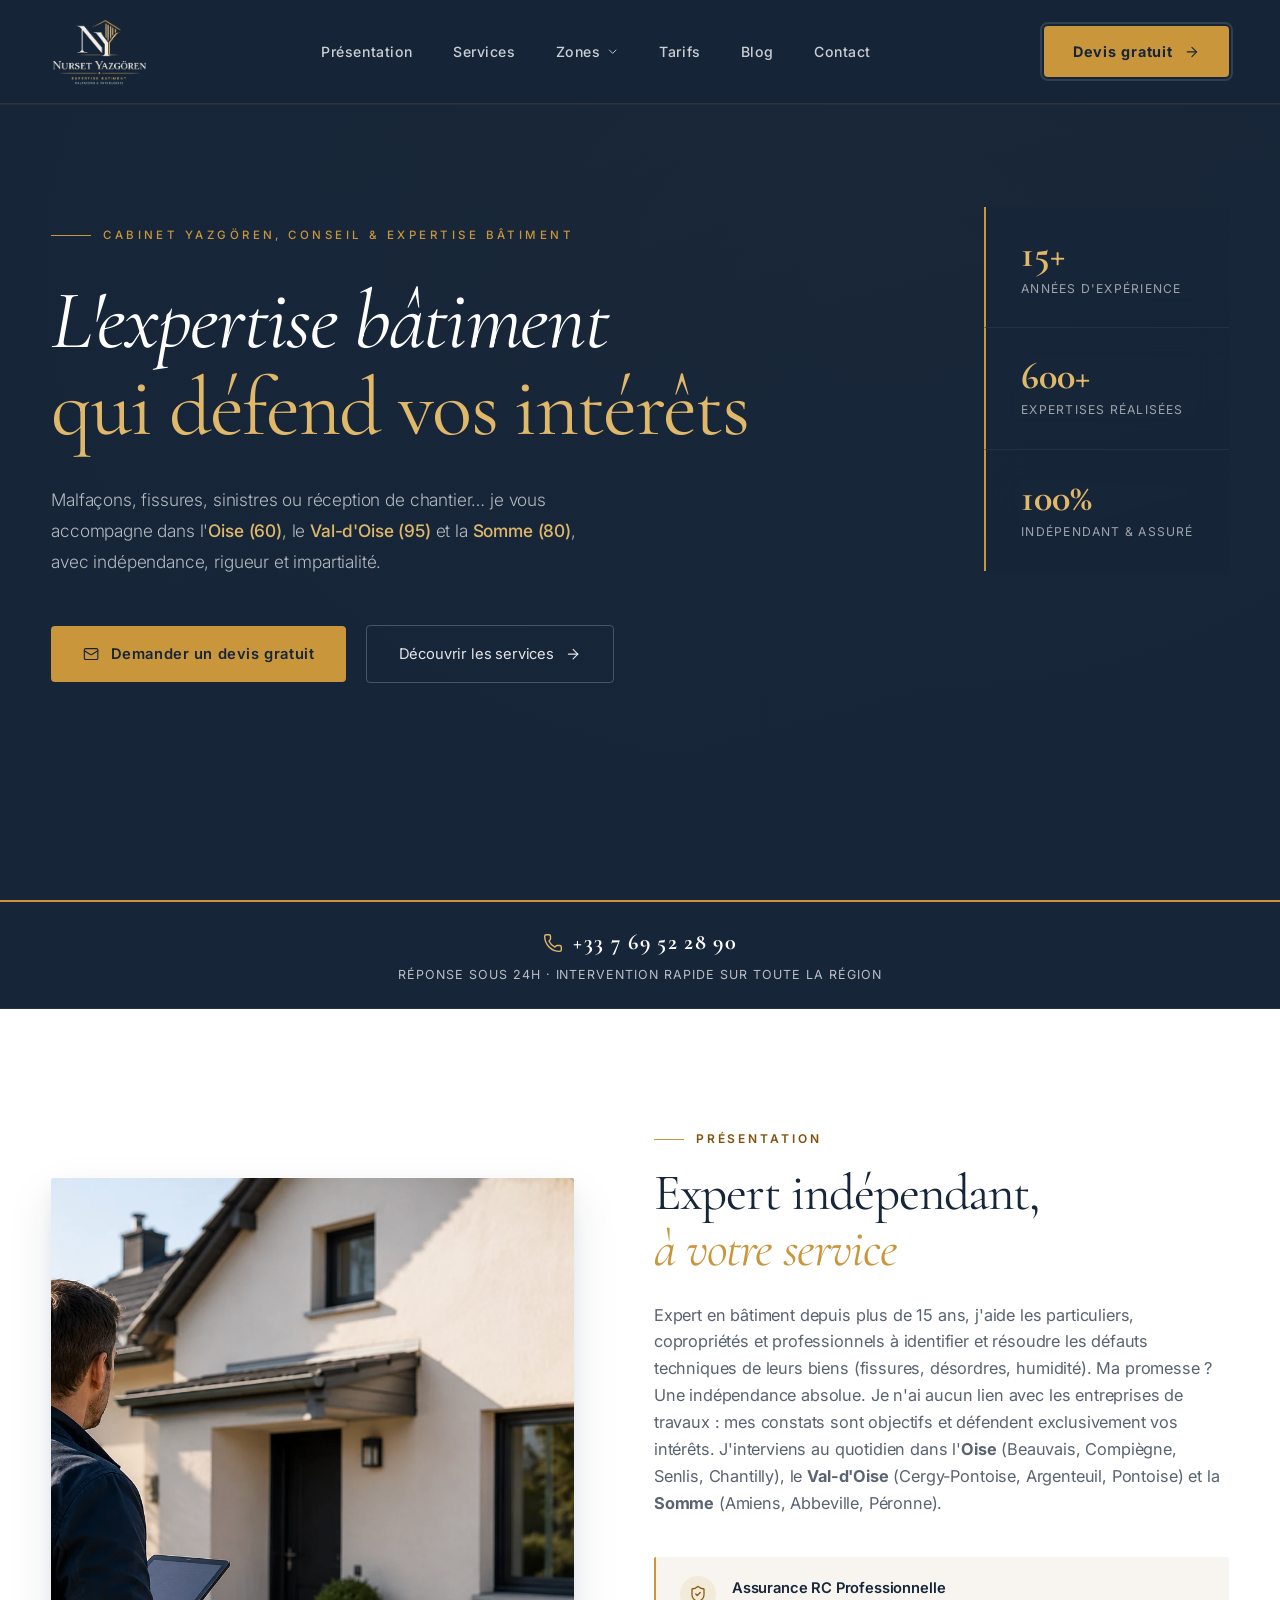
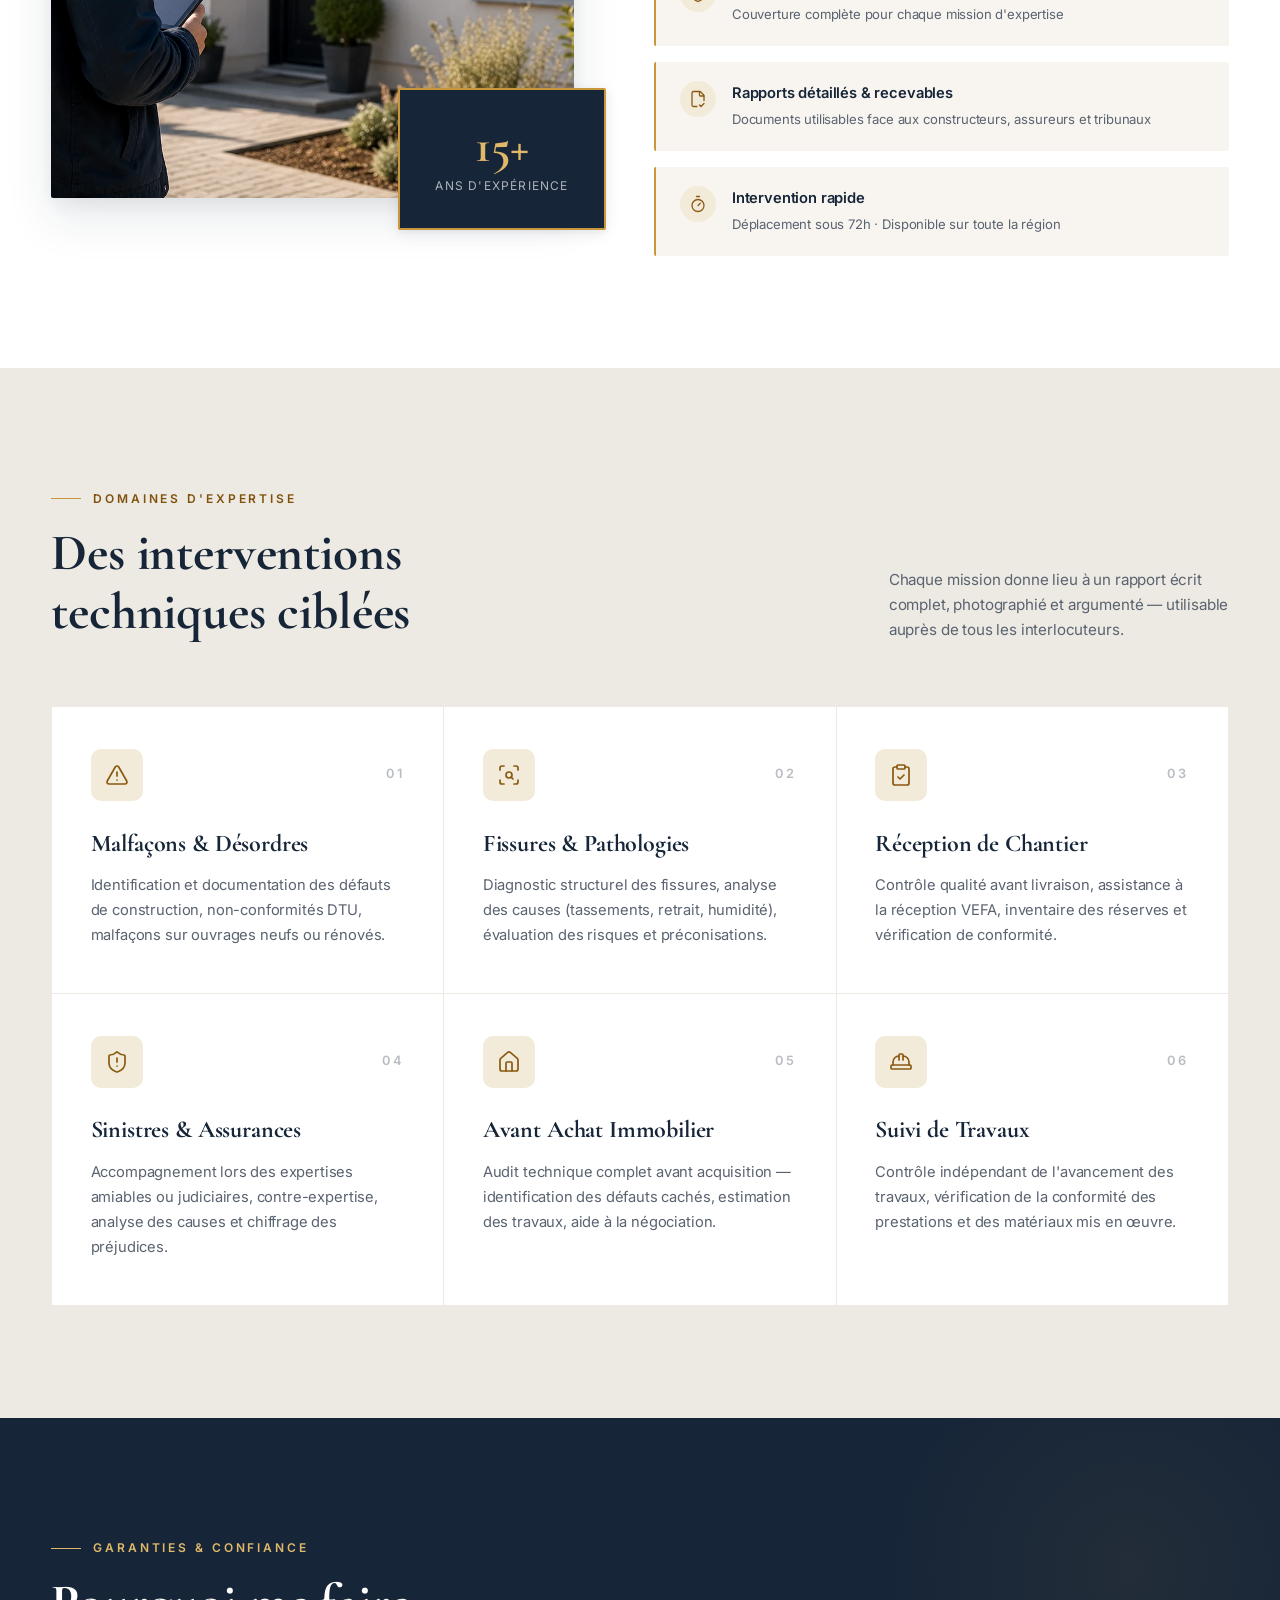
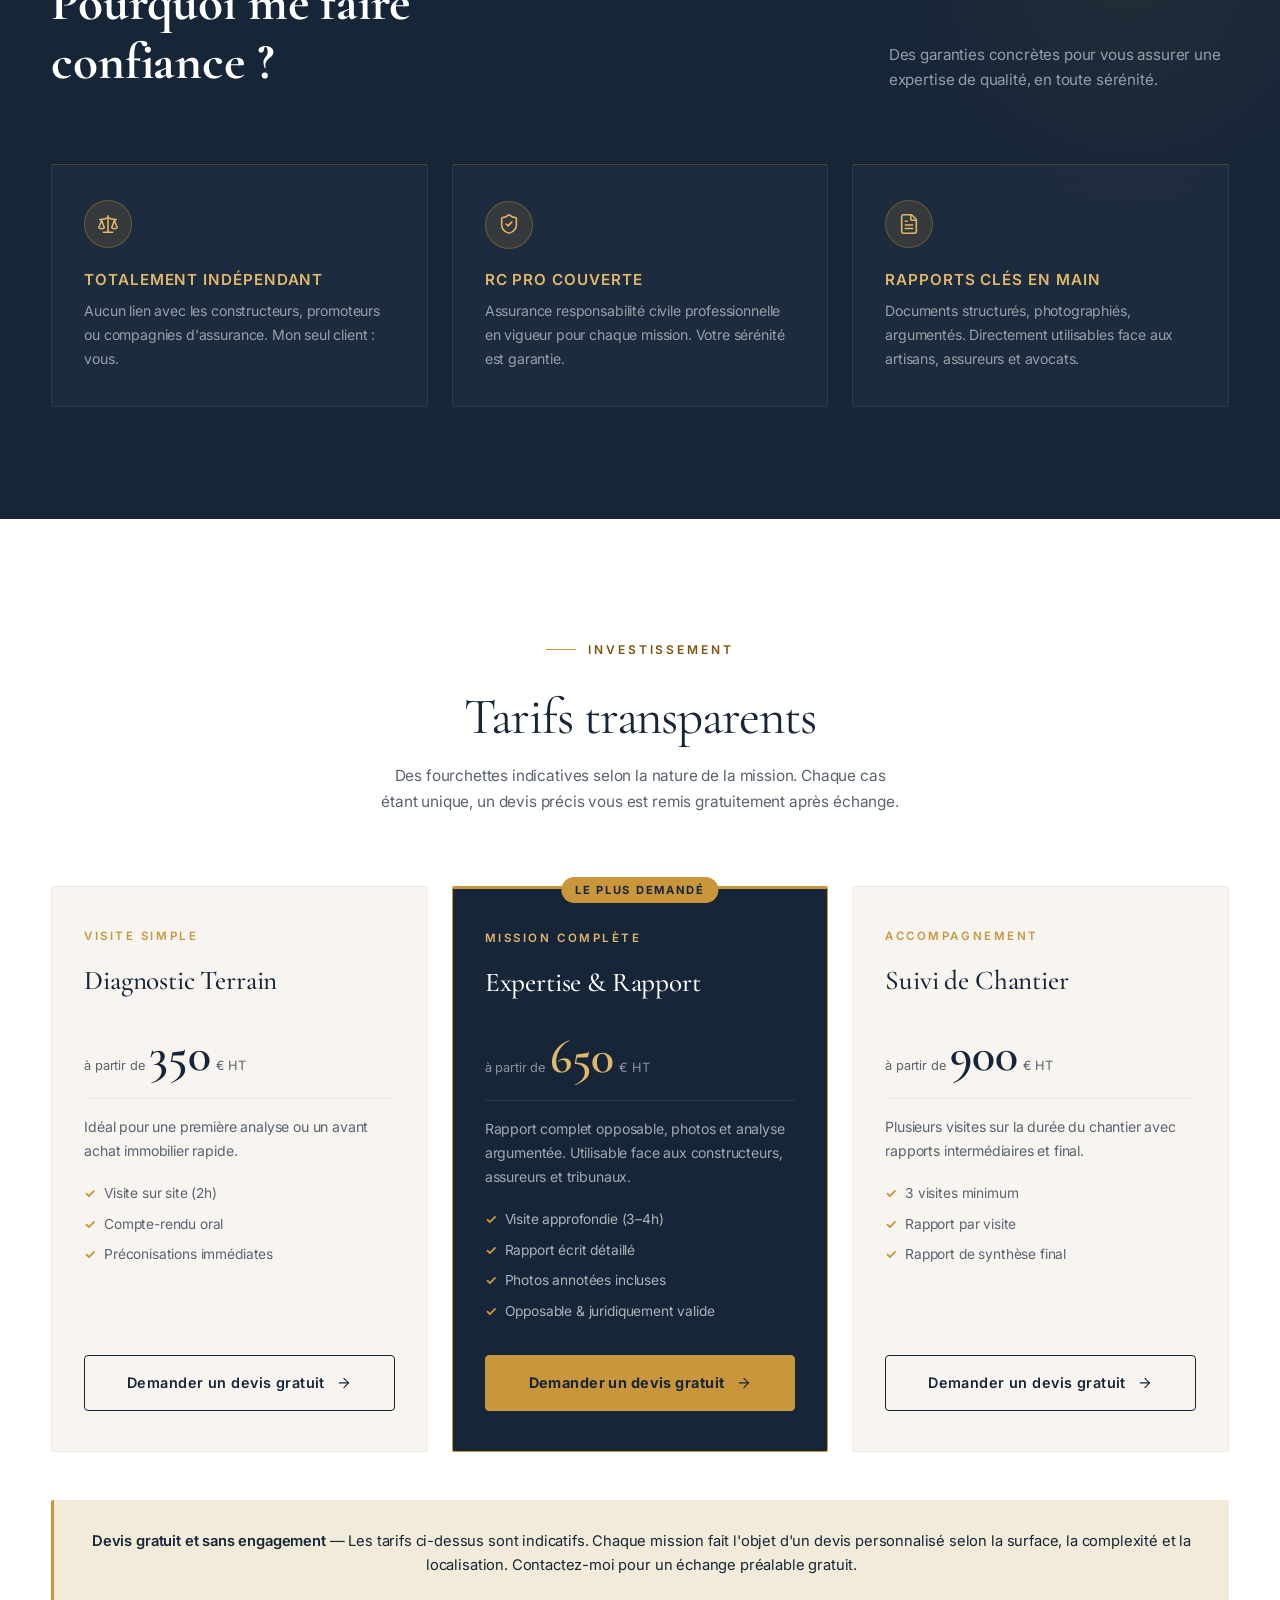
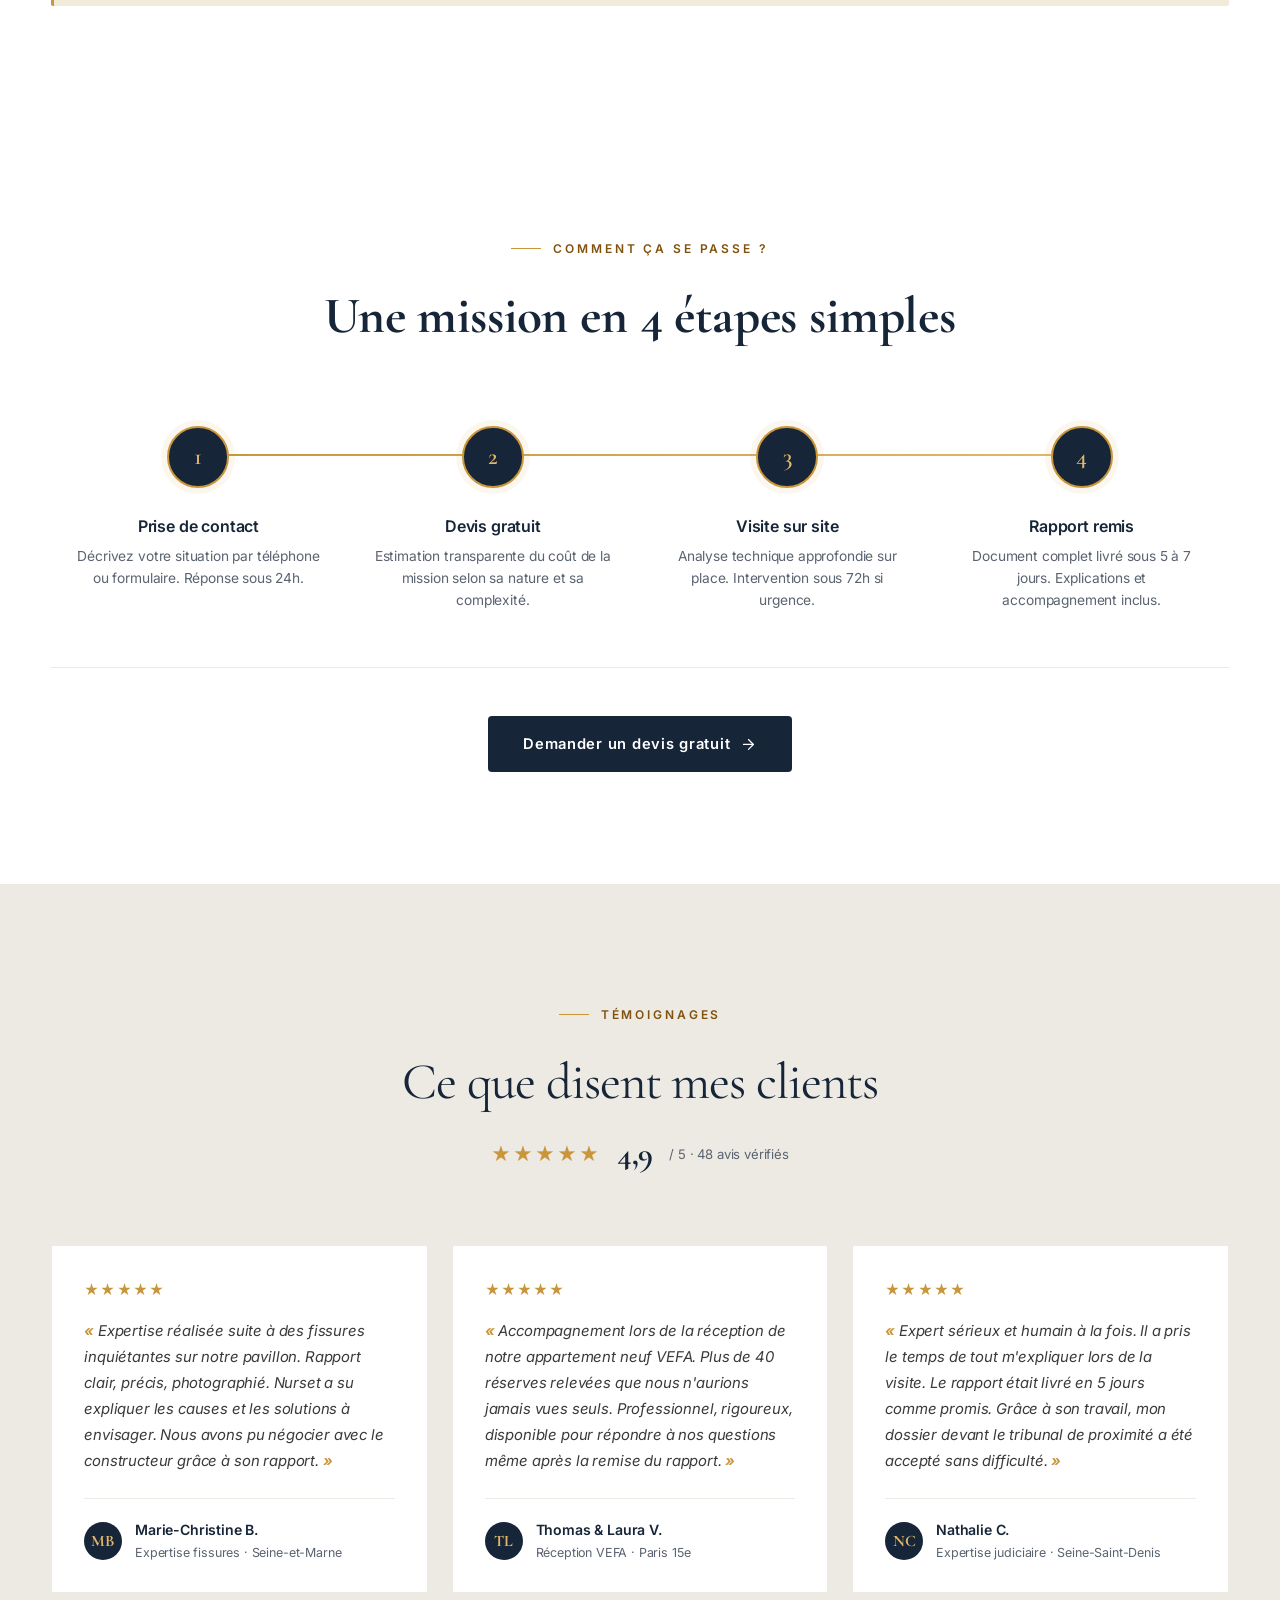
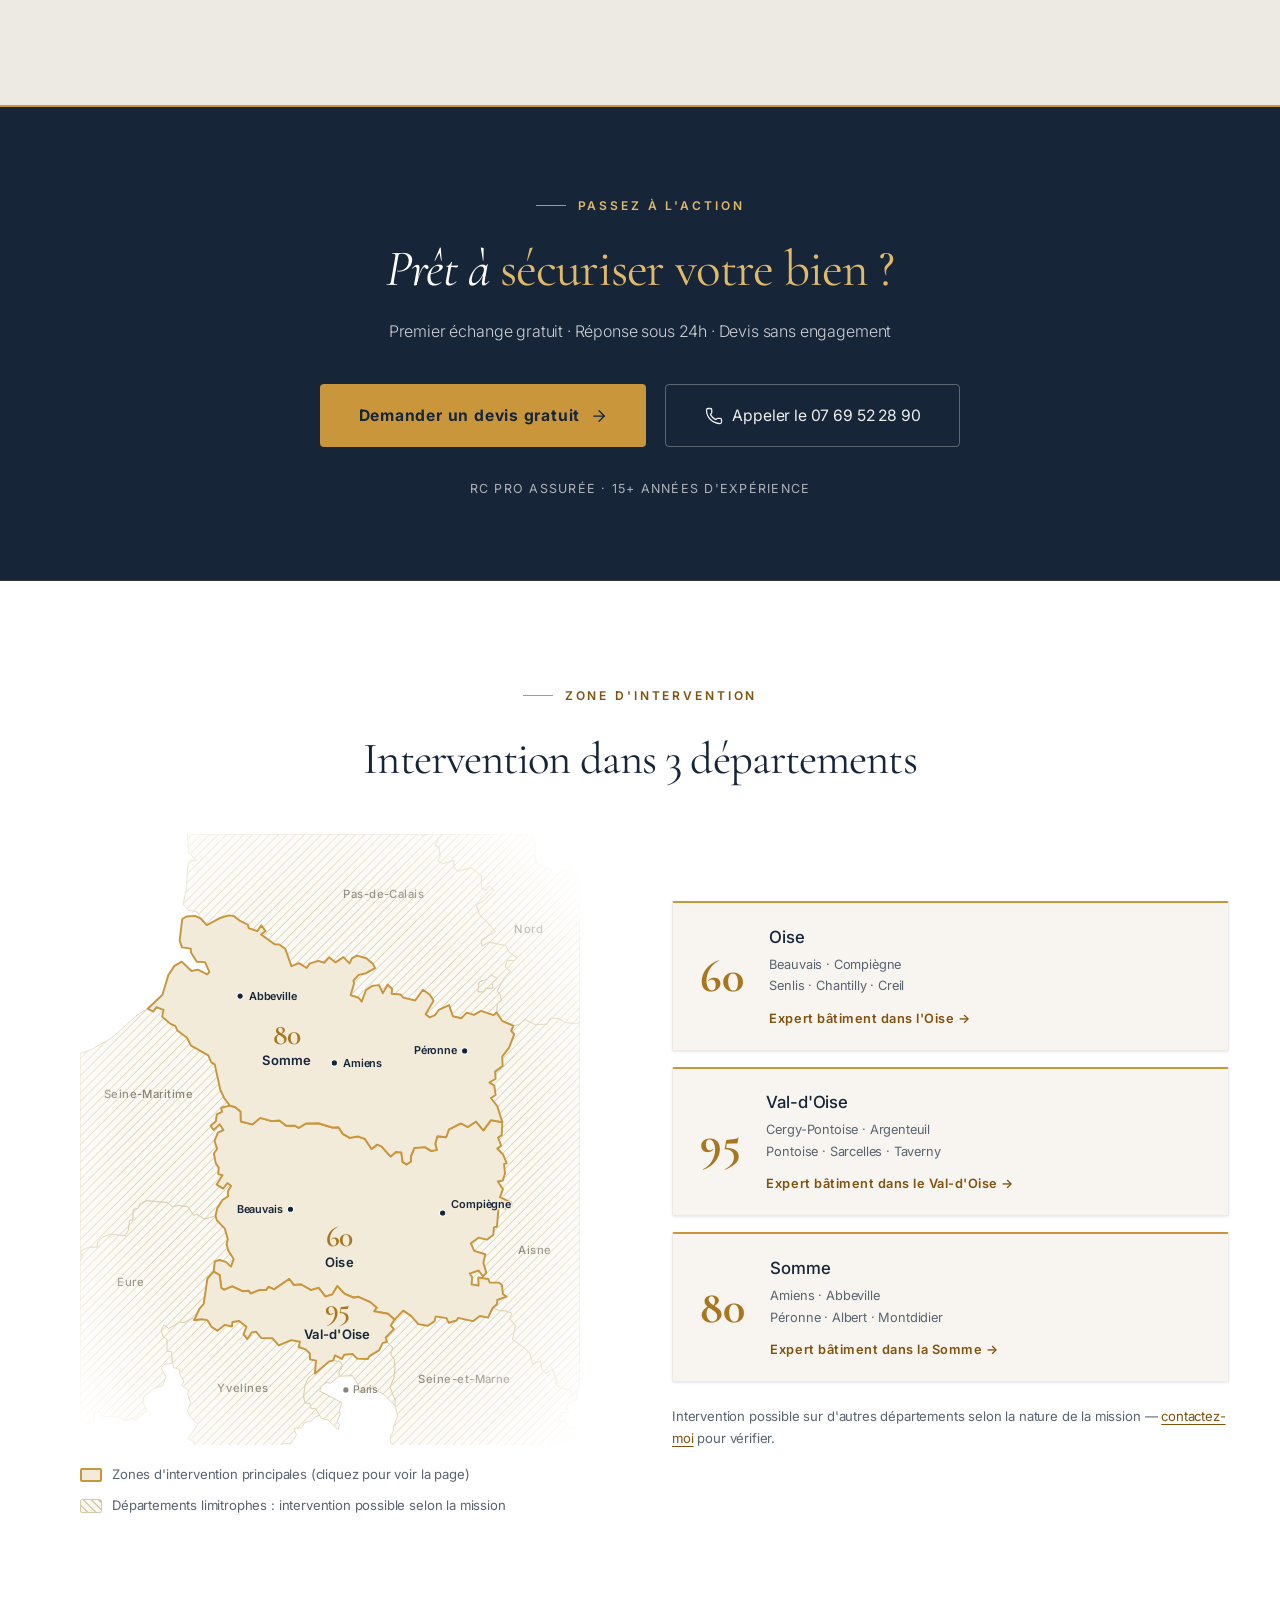
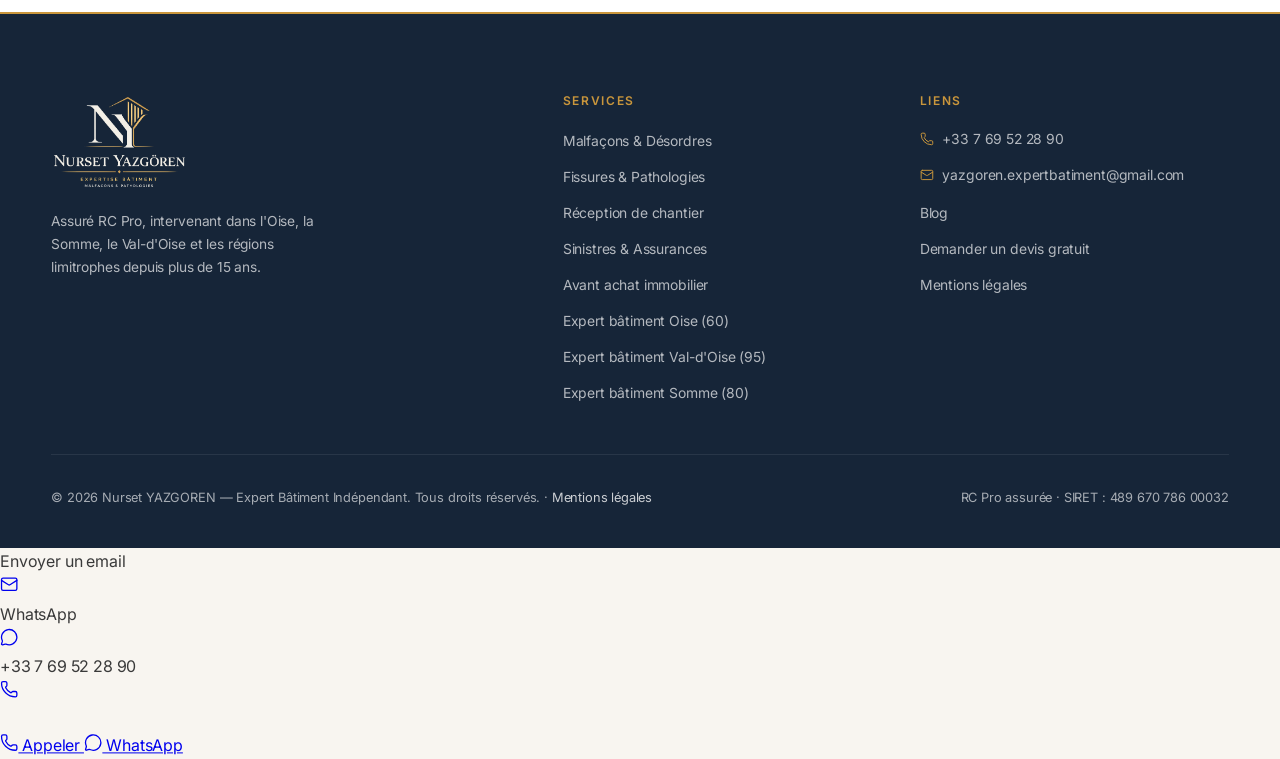
==== commit 0f855d71: "Add files via upload" ====
--- a/index.html
+++ b/index.html
@@ -66,6 +66,7 @@
   <link rel="preload" as="image" href="img/expert.webp" media="(min-width: 761px)" fetchpriority="high">
   <link rel="stylesheet" href="style.css?v=5">
   <link rel="stylesheet" href="css/home.css">
+  <link rel="stylesheet" href="css/fab.css">
   <style>
     /* Spécifique accueil — ex-styles inline. À migrer plus tard dans css/home.css */
     .no-js .fade-up { opacity: 1; transform: none; }
@@ -101,8 +102,6 @@
     .footer-legal-link { color: rgba(255,255,255,0.78); text-decoration: none; }
 
     /* FAB : masqué (et non focusable) tant que la page n'a pas défilé */
-    .fab-container, .fab-mobile-bar { visibility: hidden; }
-    .fab-container.is-shown, .fab-mobile-bar.is-shown { visibility: visible; }
   </style>
 </head>
 <body>
@@ -777,48 +776,17 @@
     }, { threshold: 0.12 });
     document.querySelectorAll('.fade-up').forEach((el) => observer.observe(el));
 
-    // ─── Scroll : fond du header + affichage des boutons de contact (un seul listener) ───
+    // ─── Scroll : fond du header (les boutons flottants sont gérés par main.js) ───
     const header = document.querySelector('header');
-    const fabContainer = document.getElementById('fabContainer');
-    const fabMobile = document.getElementById('fabMobileBar');
     let ticking = false;
-
     function onScroll() {
-      const y = window.scrollY;
-      header.style.background = y > 60 ? 'rgba(22, 37, 56, 0.99)' : 'rgba(22, 37, 56, 0.97)';
-      const show = y > 300;
-      if (fabContainer) {
-        fabContainer.style.opacity = show ? '1' : '0';
-        fabContainer.classList.toggle('is-shown', show);
-      }
-      if (fabMobile) {
-        fabMobile.style.transform = show ? 'translateY(0)' : 'translateY(100%)';
-        fabMobile.classList.toggle('is-shown', show);
-      }
+      header.style.background = window.scrollY > 60 ? 'rgba(22, 37, 56, 0.99)' : 'rgba(22, 37, 56, 0.97)';
       ticking = false;
     }
     window.addEventListener('scroll', () => {
       if (!ticking) { ticking = true; requestAnimationFrame(onScroll); }
     }, { passive: true });
-
-    if (fabContainer) fabContainer.style.transition = 'opacity 0.4s ease';
-    if (fabMobile) fabMobile.style.transition = 'transform 0.4s ease';
     onScroll();
-
-    // ─── FAB : sous-boutons visibles au survol ET au focus clavier ───
-    if (fabContainer) {
-      const fabEmail = document.getElementById('fabEmail');
-      const fabWhatsapp = document.getElementById('fabWhatsapp');
-      const setExpanded = (on) => {
-        [fabEmail, fabWhatsapp].forEach((el) => el && el.classList.toggle('visible', on));
-      };
-      fabContainer.addEventListener('mouseenter', () => setExpanded(true));
-      fabContainer.addEventListener('mouseleave', () => setExpanded(false));
-      fabContainer.addEventListener('focusin', () => setExpanded(true));
-      fabContainer.addEventListener('focusout', (e) => {
-        if (!fabContainer.contains(e.relatedTarget)) setExpanded(false);
-      });
-    }
 
   </script>
 </body>
--- a/css/home.css
+++ b/css/home.css
@@ -1018,204 +1018,6 @@
     @media (max-width: 640px) {
       .tarifs-grid { grid-template-columns: 1fr; }
       .avis-grid { grid-template-columns: 1fr; }
-    }
-
-    /* ─── FAB STICKY ─── */
-    .fab-container {
-      position: fixed;
-      bottom: 2rem;
-      right: 2rem;
-      z-index: 9999;
-      display: flex;
-      flex-direction: column;
-      align-items: flex-end;
-      gap: 0.75rem;
-    }
-
-    /* Bulle de tooltip */
-    .fab-tooltip {
-      background: var(--navy);
-      color: var(--white);
-      font-size: 0.8rem;
-      font-weight: 500;
-      padding: 0.5rem 1rem;
-      border-radius: 6px;
-      white-space: nowrap;
-      opacity: 0;
-      transform: translateX(10px);
-      transition: opacity 0.25s ease, transform 0.25s ease;
-      pointer-events: none;
-      border: 1px solid rgba(201,150,60,0.3);
-      position: absolute;
-      right: 68px;
-      top: 50%;
-      transform: translateY(-50%) translateX(10px);
-    }
-
-    .fab-tooltip::after {
-      content: '';
-      position: absolute;
-      right: -6px;
-      top: 50%;
-      transform: translateY(-50%);
-      border: 6px solid transparent;
-      border-right: none;
-      border-left-color: var(--navy);
-    }
-
-    .fab-item {
-      position: relative;
-      display: flex;
-      align-items: center;
-    }
-
-    .fab-item:hover .fab-tooltip {
-      opacity: 1;
-      transform: translateY(-50%) translateX(0);
-    }
-
-    /* Bouton principal — appel téléphonique */
-    .fab-main {
-      width: 60px;
-      height: 60px;
-      border-radius: 50%;
-      background: var(--gold);
-      color: var(--navy);
-      display: flex;
-      align-items: center;
-      justify-content: center;
-      font-size: 1.4rem;
-      text-decoration: none;
-      box-shadow: 0 6px 24px rgba(201,150,60,0.45), 0 2px 8px rgba(0,0,0,0.15);
-      transition: all 0.3s ease;
-      animation: fab-pulse 2.5s ease-in-out infinite;
-      border: 3px solid rgba(255,255,255,0.25);
-    }
-
-    .fab-main:hover {
-      transform: scale(1.1) translateY(-2px);
-      box-shadow: 0 10px 32px rgba(201,150,60,0.6), 0 4px 12px rgba(0,0,0,0.2);
-      animation: none;
-    }
-
-    /* Bouton secondaire — WhatsApp */
-    .fab-secondary {
-      width: 48px;
-      height: 48px;
-      border-radius: 50%;
-      background: #25D366;
-      color: var(--navy);          /* icône marine : lisible sur le vert */
-      display: flex;
-      align-items: center;
-      justify-content: center;
-      font-size: 1.2rem;
-      text-decoration: none;
-      box-shadow: 0 4px 16px rgba(37,211,102,0.4);
-      transition: all 0.3s ease;
-      opacity: 0;
-      transform: scale(0.7) translateY(10px);
-      pointer-events: none;
-    }
-
-    .fab-secondary.visible {
-      opacity: 1;
-      transform: scale(1) translateY(0);
-      pointer-events: all;
-    }
-
-    .fab-secondary:hover {
-      transform: scale(1.08);
-      box-shadow: 0 6px 20px rgba(37,211,102,0.55);
-    }
-
-    /* Bouton tertiaire — email */
-    .fab-tertiary {
-      width: 48px;
-      height: 48px;
-      border-radius: 50%;
-      background: var(--navy);
-      color: var(--gold);
-      display: flex;
-      align-items: center;
-      justify-content: center;
-      font-size: 1.1rem;
-      text-decoration: none;
-      box-shadow: 0 4px 16px rgba(22,37,56,0.35);
-      transition: all 0.3s ease;
-      border: 1px solid rgba(201,150,60,0.3);
-      opacity: 0;
-      transform: scale(0.7) translateY(10px);
-      pointer-events: none;
-    }
-
-    .fab-tertiary.visible {
-      opacity: 1;
-      transform: scale(1) translateY(0);
-      pointer-events: all;
-      transition-delay: 0.05s;
-    }
-
-    .fab-tertiary:hover {
-      background: rgba(22,37,56,0.95);
-      transform: scale(1.08);
-    }
-
-    /* Pulse animation */
-    @keyframes fab-pulse {
-      0%, 100% { box-shadow: 0 6px 24px rgba(201,150,60,0.45), 0 0 0 0 rgba(201,150,60,0.4); }
-      50% { box-shadow: 0 6px 24px rgba(201,150,60,0.45), 0 0 0 12px rgba(201,150,60,0); }
-    }
-
-    /* Bannière mobile sticky en bas */
-    .fab-mobile-bar {
-      display: none;
-      position: fixed;
-      bottom: 0;
-      left: 0;
-      right: 0;
-      z-index: 9999;
-      padding: 0.8rem 1.2rem;
-      background: var(--navy);
-      border-top: 2px solid var(--gold);
-      gap: 0.75rem;
-      box-shadow: 0 -4px 20px rgba(0,0,0,0.2);
-    }
-
-    .fab-mobile-bar a {
-      flex: 1;
-      display: flex;
-      align-items: center;
-      justify-content: center;
-      gap: 0.5rem;
-      padding: 0.85rem 0.5rem;
-      border-radius: 6px;
-      font-family: 'Inter', sans-serif;
-      font-size: 0.88rem;
-      font-weight: 700;
-      text-decoration: none;
-      letter-spacing: 0.04em;
-      transition: all 0.2s;
-    }
-
-    .fab-mobile-call {
-      background: var(--gold);
-      color: var(--navy);
-    }
-
-    .fab-mobile-whatsapp {
-      background: #25D366;
-      color: var(--navy);          /* texte marine : 7,8:1 (le blanc ne faisait que 2:1) */
-    }
-
-    .fab-mobile-call:hover { background: var(--gold-light); }
-    .fab-mobile-whatsapp:hover { background: #1fb858; }
-
-    @media (max-width: 768px) {
-      .fab-container { display: none; }
-      .fab-mobile-bar { display: flex; }
-
-      /* Compensate body padding for mobile bar */
-      body { padding-bottom: 72px; }
     }
 
   
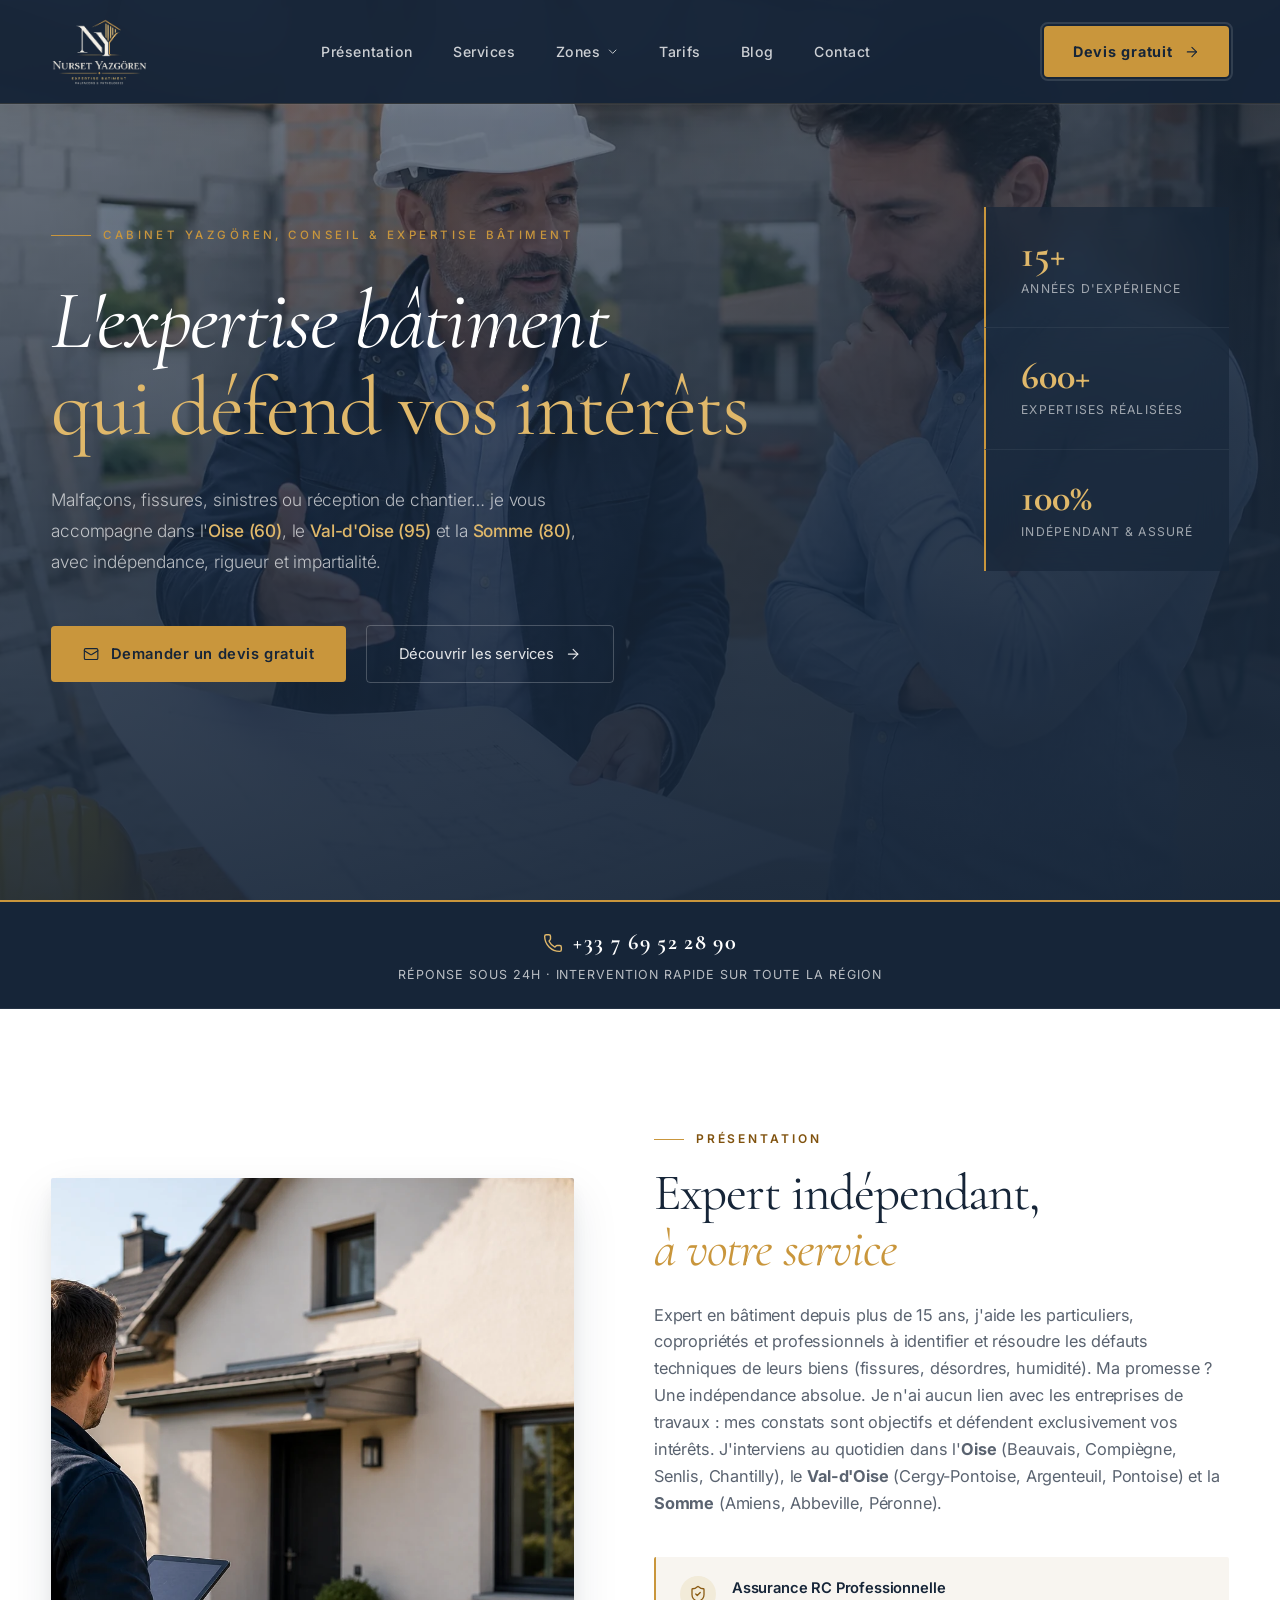
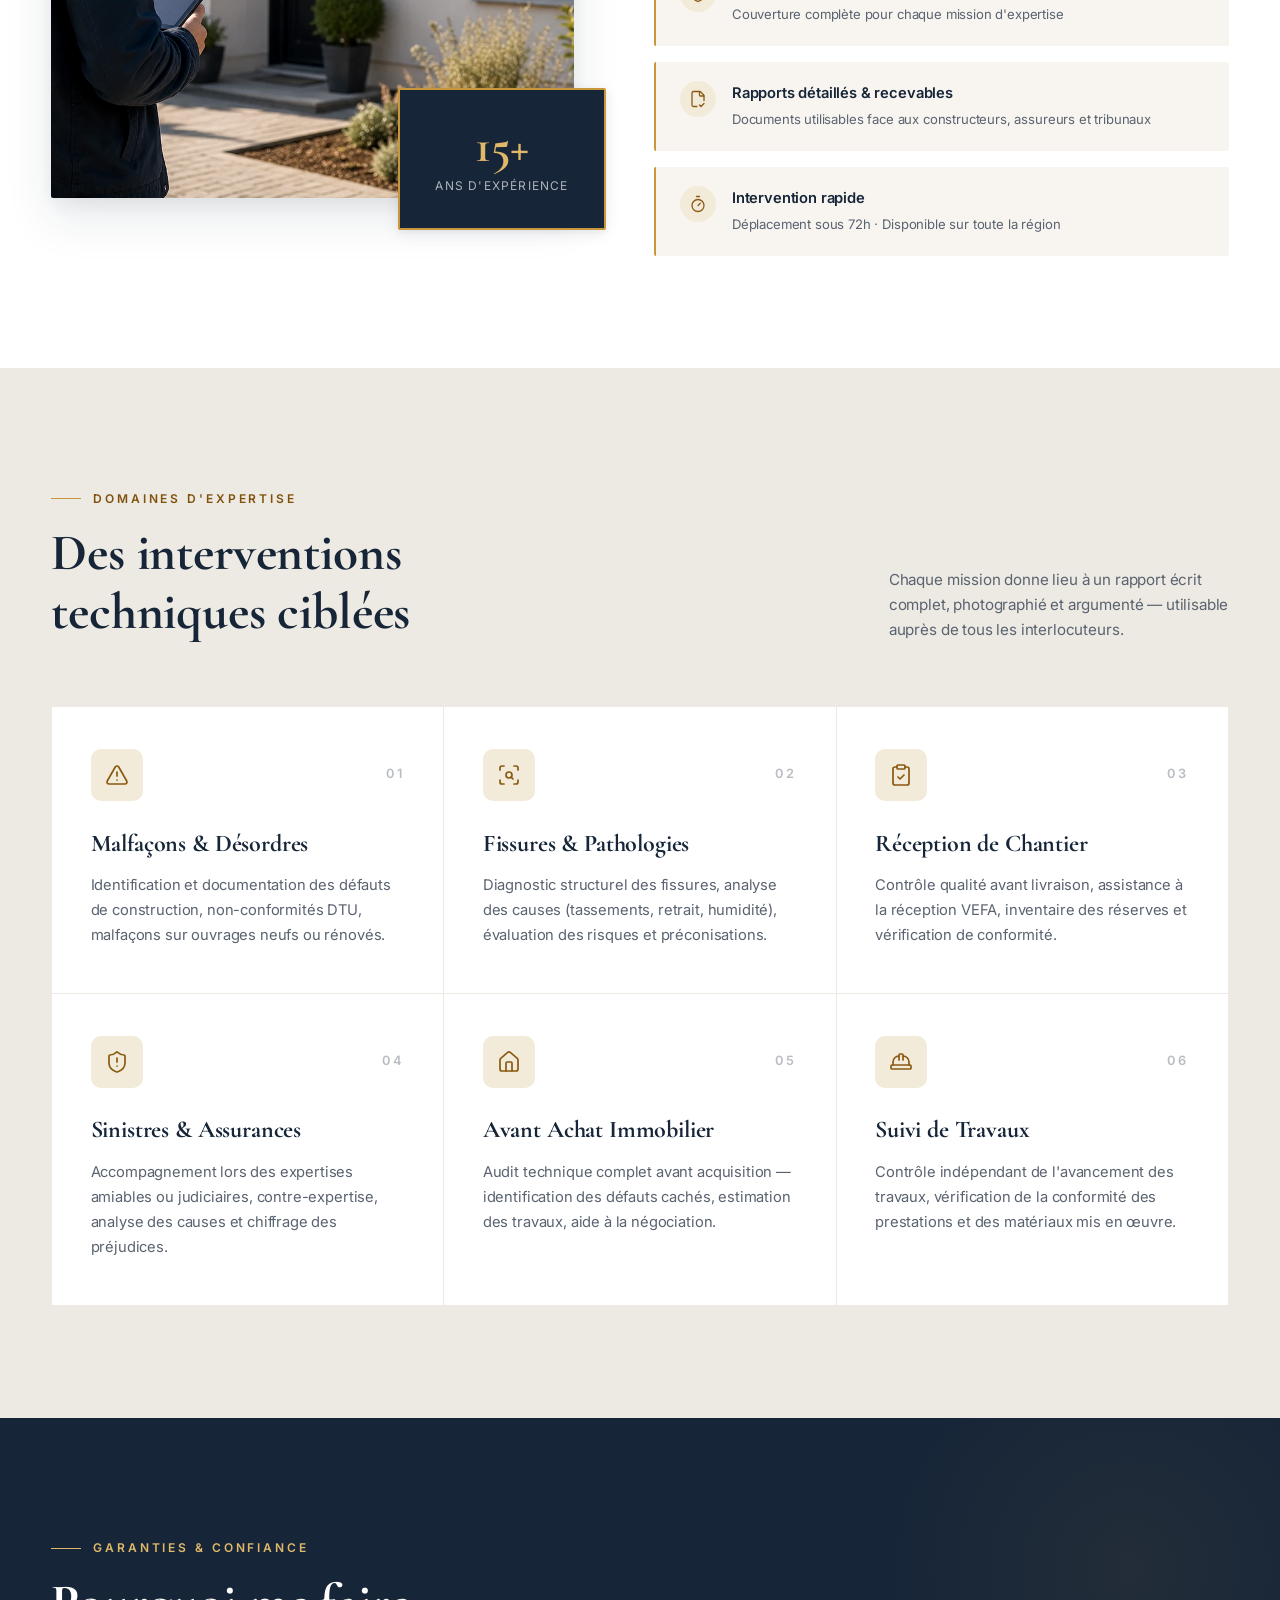
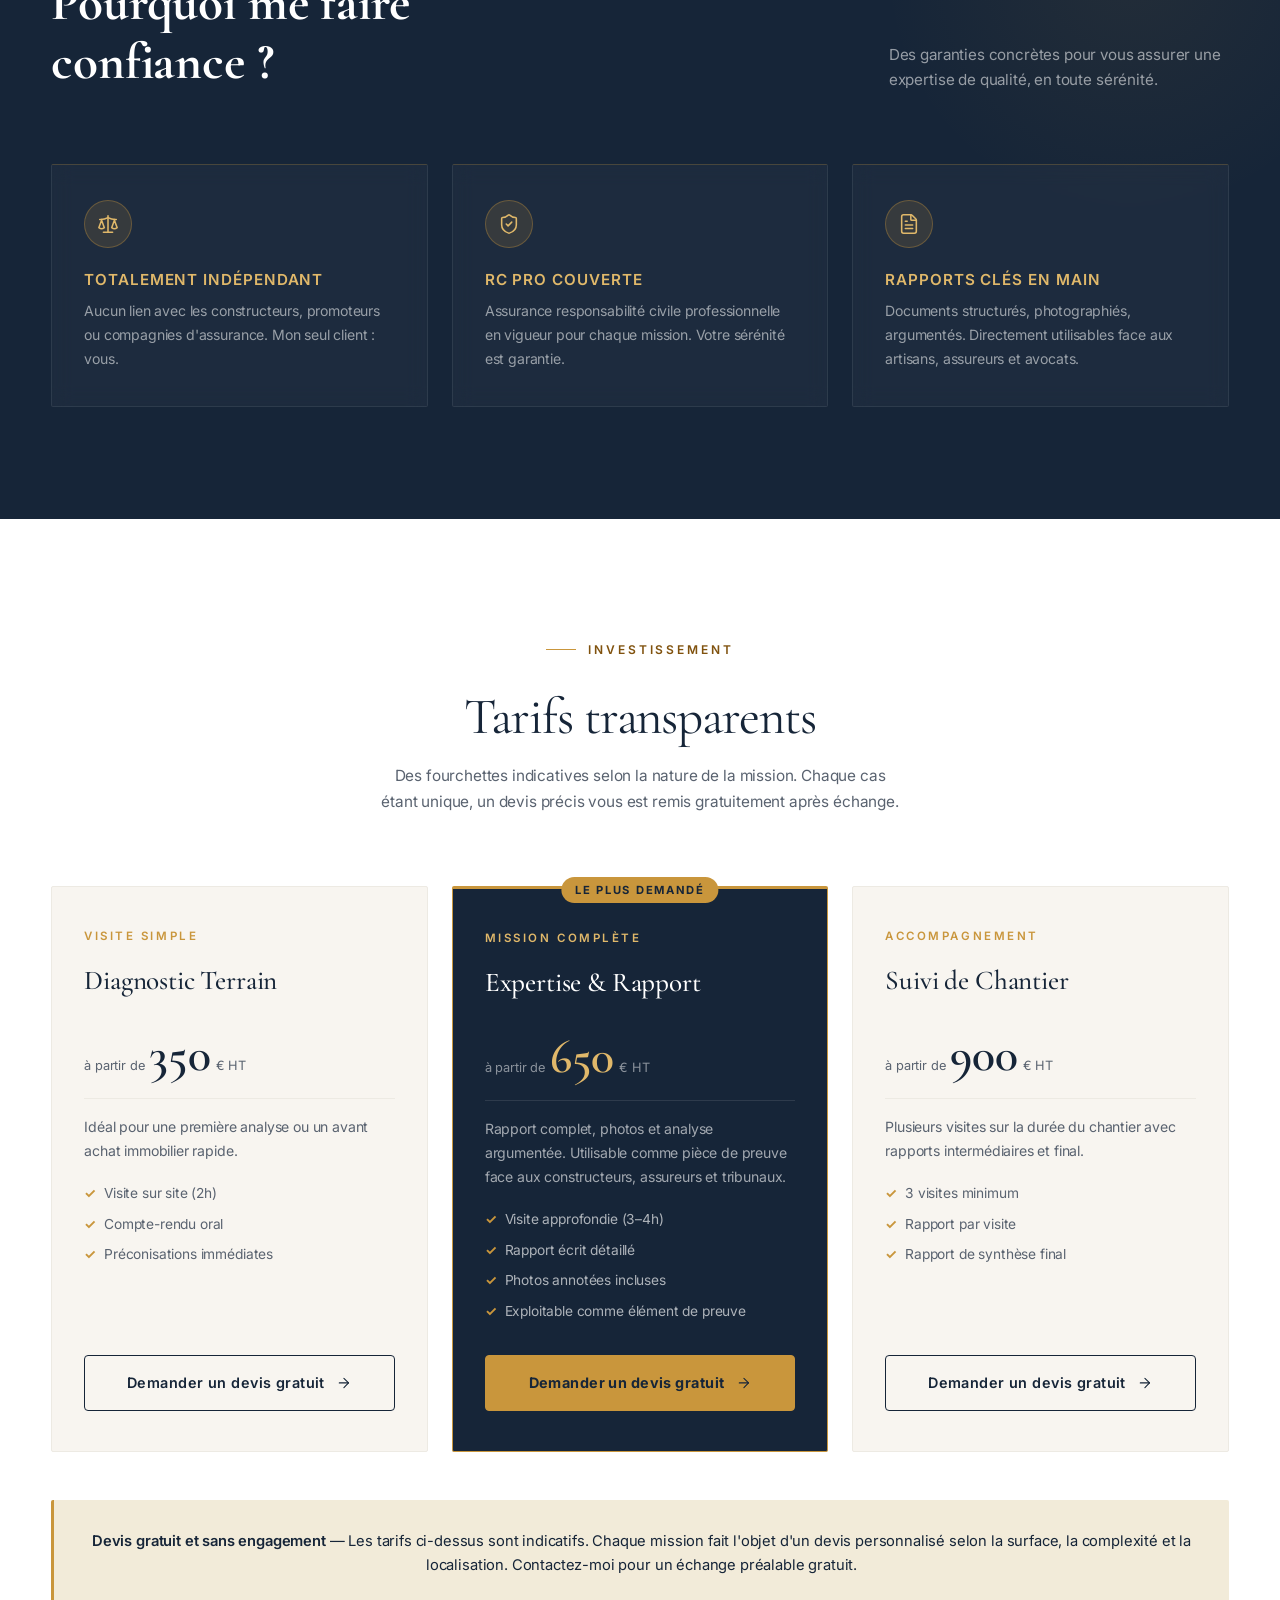
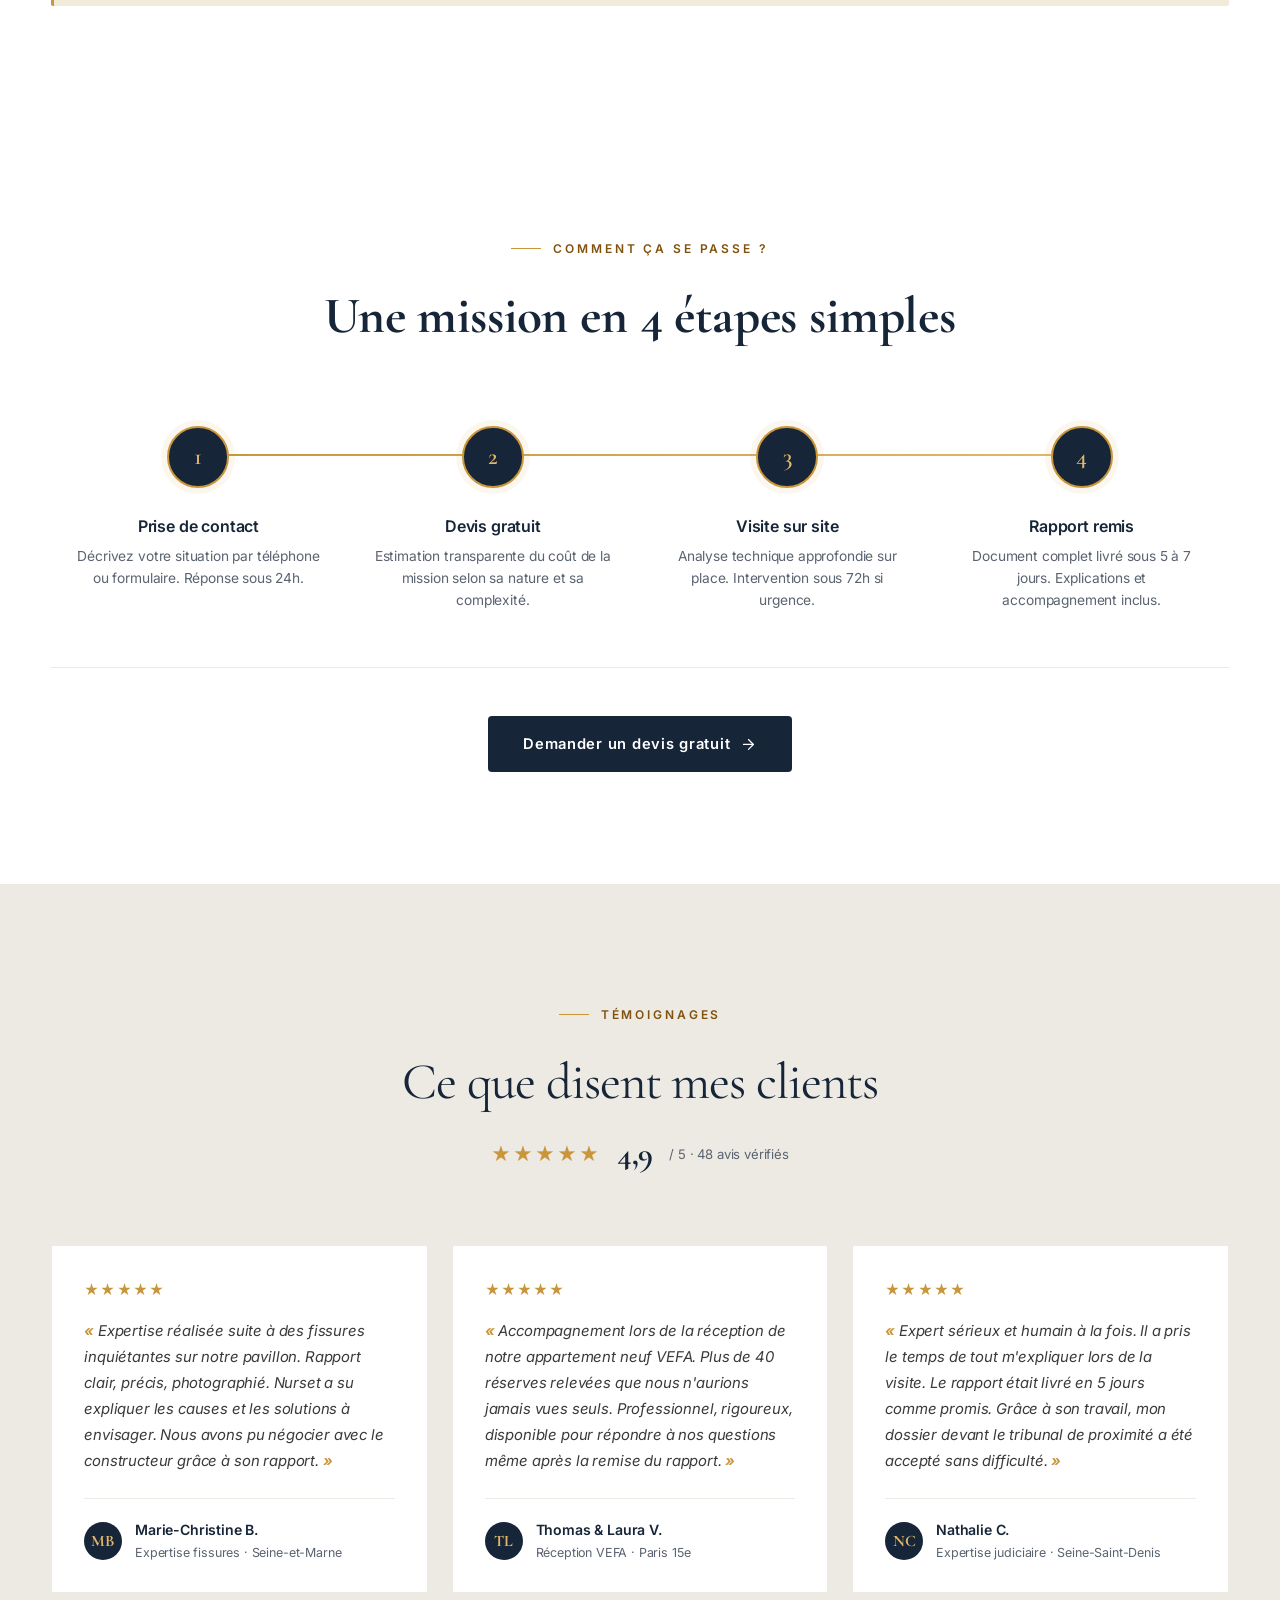
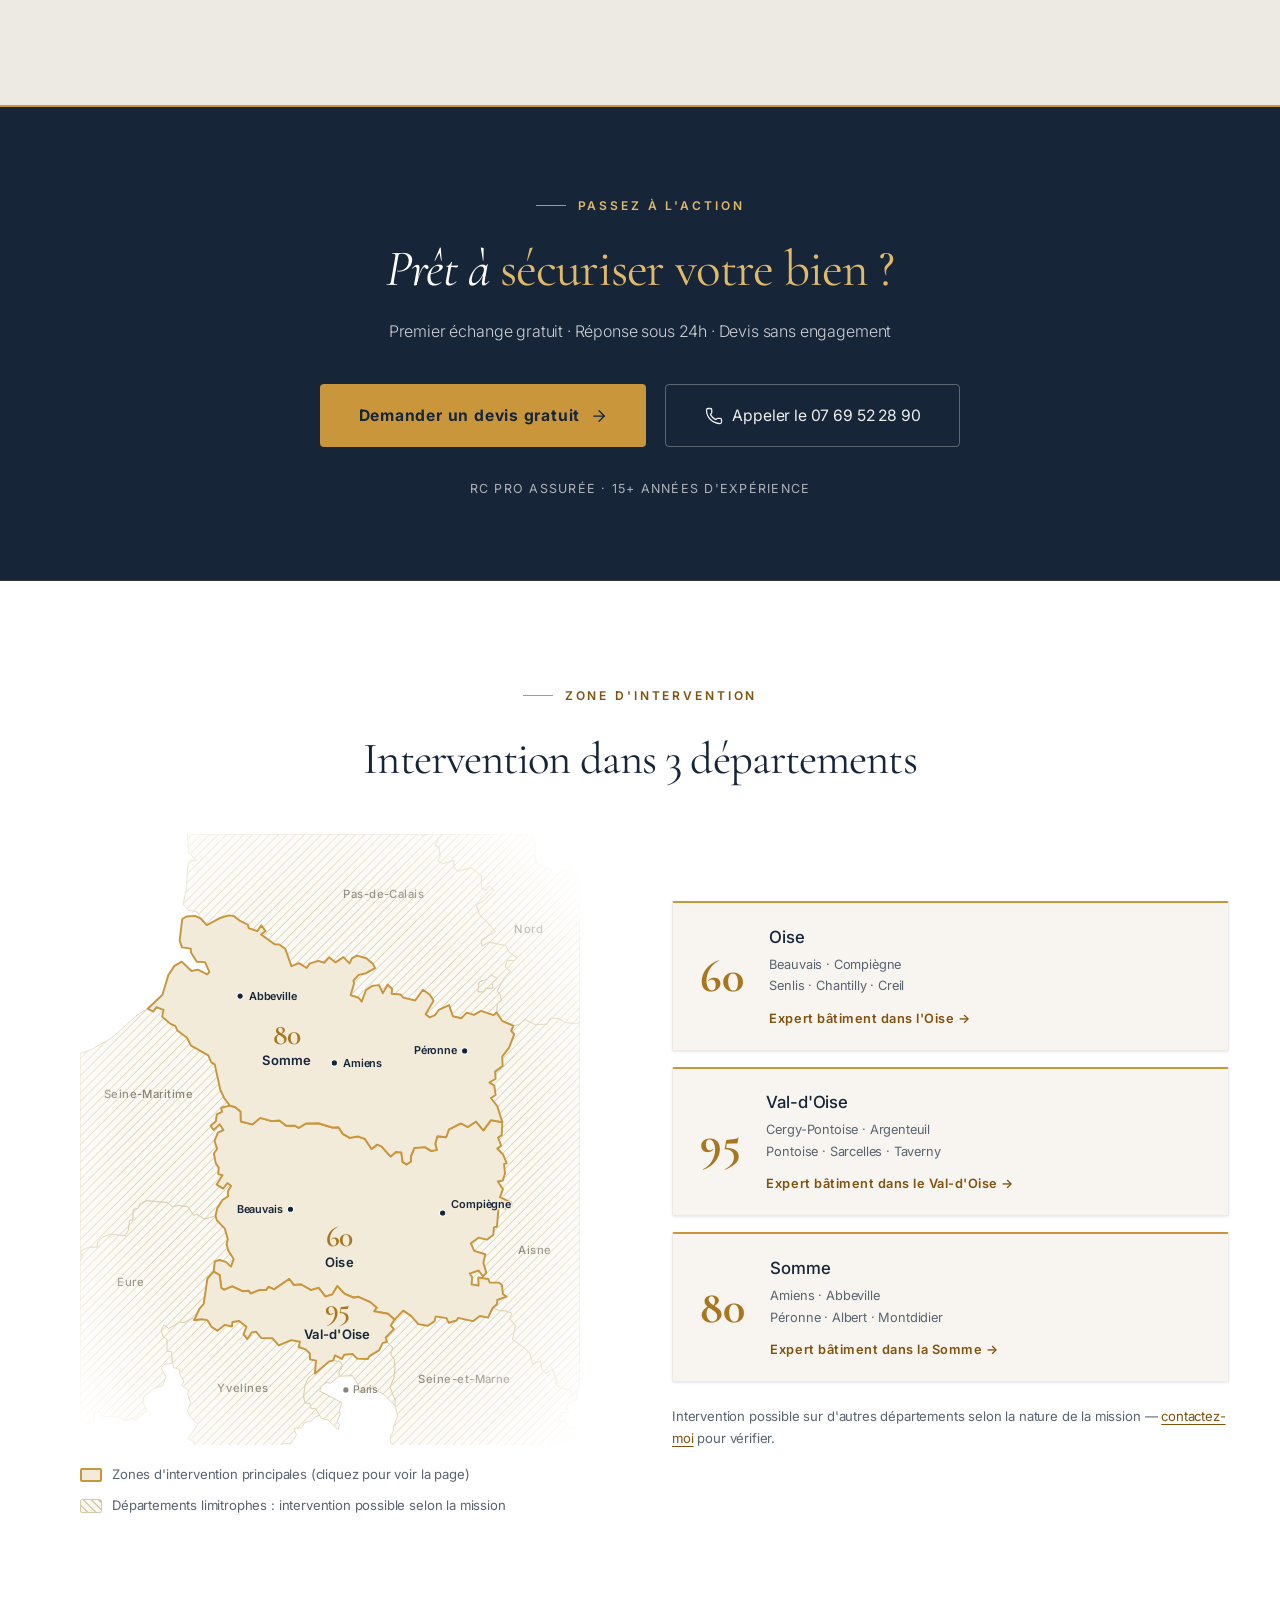
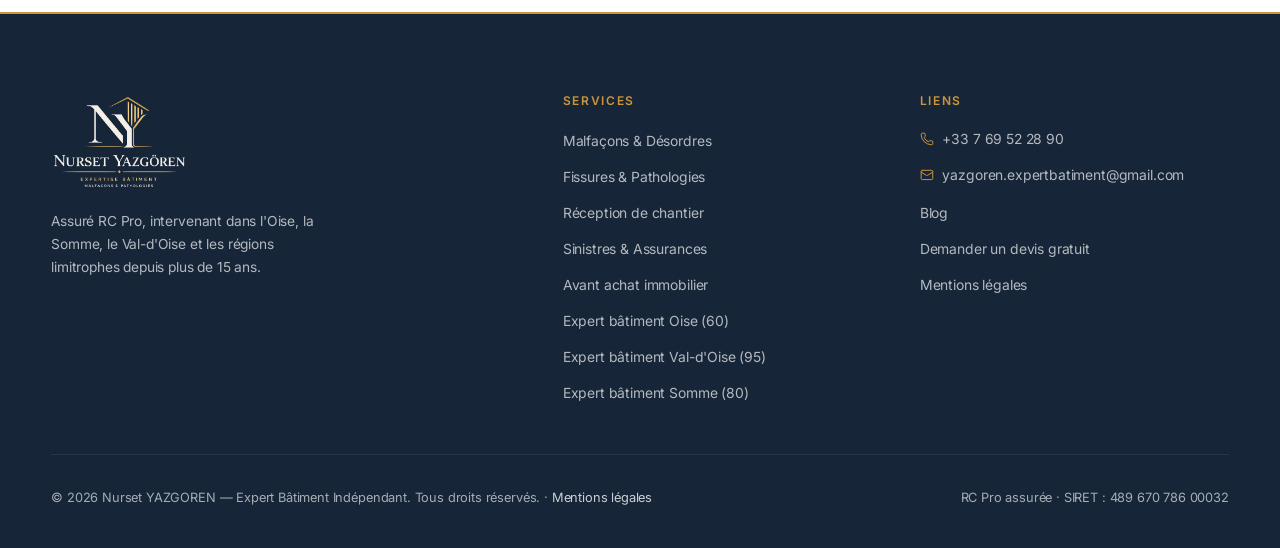
==== commit aecbf37c: "Add files via upload" ====
--- a/index.html
+++ b/index.html
@@ -468,12 +468,12 @@
             <span class="price-amount">650</span>
             <span class="price-unit">€ HT</span>
           </div>
-          <p class="tarif-desc">Rapport complet opposable, photos et analyse argumentée. Utilisable face aux constructeurs, assureurs et tribunaux.</p>
+          <p class="tarif-desc">Rapport complet, photos et analyse argumentée. Utilisable comme pièce de preuve face aux constructeurs, assureurs et tribunaux.</p>
           <ul class="tarif-includes">
             <li>Visite approfondie (3–4h)</li>
             <li>Rapport écrit détaillé</li>
             <li>Photos annotées incluses</li>
-            <li>Opposable & juridiquement valide</li>
+            <li>Exploitable comme élément de preuve</li>
           </ul>
           <a class="tarif-cta" href="contact.html?offre=expertise">Demander un devis gratuit <svg class="icon" aria-hidden="true" focusable="false"><use href="#i-arrow-right"/></svg></a>
         </div>
--- a/css/fab.css
+++ b/css/fab.css
@@ -0,0 +1,203 @@
+/* fab.css — boutons de contact flottants (téléphone, WhatsApp, e-mail ; barre d'appel sur mobile)
+   Partagé par : index.html, les 3 pages de zone et blog.html. Le comportement est dans main.js. */
+/* ─── FAB STICKY ─── */
+.fab-container {
+  position: fixed;
+  bottom: 2rem;
+  right: 2rem;
+  z-index: 9999;
+  display: flex;
+  flex-direction: column;
+  align-items: flex-end;
+  gap: 0.75rem;
+}
+
+/* Bulle de tooltip */
+.fab-tooltip {
+  background: var(--navy);
+  color: var(--white);
+  font-size: 0.8rem;
+  font-weight: 500;
+  padding: 0.5rem 1rem;
+  border-radius: 6px;
+  white-space: nowrap;
+  opacity: 0;
+  transform: translateX(10px);
+  transition: opacity 0.25s ease, transform 0.25s ease;
+  pointer-events: none;
+  border: 1px solid rgba(201,150,60,0.3);
+  position: absolute;
+  right: 68px;
+  top: 50%;
+  transform: translateY(-50%) translateX(10px);
+}
+
+.fab-tooltip::after {
+  content: '';
+  position: absolute;
+  right: -6px;
+  top: 50%;
+  transform: translateY(-50%);
+  border: 6px solid transparent;
+  border-right: none;
+  border-left-color: var(--navy);
+}
+
+.fab-item {
+  position: relative;
+  display: flex;
+  align-items: center;
+}
+
+.fab-item:hover .fab-tooltip {
+  opacity: 1;
+  transform: translateY(-50%) translateX(0);
+}
+
+/* Bouton principal — appel téléphonique */
+.fab-main {
+  width: 60px;
+  height: 60px;
+  border-radius: 50%;
+  background: var(--gold);
+  color: var(--navy);
+  display: flex;
+  align-items: center;
+  justify-content: center;
+  font-size: 1.4rem;
+  text-decoration: none;
+  box-shadow: 0 6px 24px rgba(201,150,60,0.45), 0 2px 8px rgba(0,0,0,0.15);
+  transition: all 0.3s ease;
+  animation: fab-pulse 2.5s ease-in-out infinite;
+  border: 3px solid rgba(255,255,255,0.25);
+}
+
+.fab-main:hover {
+  transform: scale(1.1) translateY(-2px);
+  box-shadow: 0 10px 32px rgba(201,150,60,0.6), 0 4px 12px rgba(0,0,0,0.2);
+  animation: none;
+}
+
+/* Bouton secondaire — WhatsApp */
+.fab-secondary {
+  width: 48px;
+  height: 48px;
+  border-radius: 50%;
+  background: #25D366;
+  color: var(--navy);          /* icône marine : lisible sur le vert */
+  display: flex;
+  align-items: center;
+  justify-content: center;
+  font-size: 1.2rem;
+  text-decoration: none;
+  box-shadow: 0 4px 16px rgba(37,211,102,0.4);
+  transition: all 0.3s ease;
+  opacity: 0;
+  transform: scale(0.7) translateY(10px);
+  pointer-events: none;
+}
+
+.fab-secondary.visible {
+  opacity: 1;
+  transform: scale(1) translateY(0);
+  pointer-events: all;
+}
+
+.fab-secondary:hover {
+  transform: scale(1.08);
+  box-shadow: 0 6px 20px rgba(37,211,102,0.55);
+}
+
+/* Bouton tertiaire — email */
+.fab-tertiary {
+  width: 48px;
+  height: 48px;
+  border-radius: 50%;
+  background: var(--navy);
+  color: var(--gold);
+  display: flex;
+  align-items: center;
+  justify-content: center;
+  font-size: 1.1rem;
+  text-decoration: none;
+  box-shadow: 0 4px 16px rgba(22,37,56,0.35);
+  transition: all 0.3s ease;
+  border: 1px solid rgba(201,150,60,0.3);
+  opacity: 0;
+  transform: scale(0.7) translateY(10px);
+  pointer-events: none;
+}
+
+.fab-tertiary.visible {
+  opacity: 1;
+  transform: scale(1) translateY(0);
+  pointer-events: all;
+  transition-delay: 0.05s;
+}
+
+.fab-tertiary:hover {
+  background: rgba(22,37,56,0.95);
+  transform: scale(1.08);
+}
+
+/* Pulse animation */
+@keyframes fab-pulse {
+  0%, 100% { box-shadow: 0 6px 24px rgba(201,150,60,0.45), 0 0 0 0 rgba(201,150,60,0.4); }
+  50% { box-shadow: 0 6px 24px rgba(201,150,60,0.45), 0 0 0 12px rgba(201,150,60,0); }
+}
+
+/* Bannière mobile sticky en bas */
+.fab-mobile-bar {
+  display: none;
+  position: fixed;
+  bottom: 0;
+  left: 0;
+  right: 0;
+  z-index: 9999;
+  padding: 0.8rem 1.2rem;
+  background: var(--navy);
+  border-top: 2px solid var(--gold);
+  gap: 0.75rem;
+  box-shadow: 0 -4px 20px rgba(0,0,0,0.2);
+}
+
+.fab-mobile-bar a {
+  flex: 1;
+  display: flex;
+  align-items: center;
+  justify-content: center;
+  gap: 0.5rem;
+  padding: 0.85rem 0.5rem;
+  border-radius: 6px;
+  font-family: 'Inter', sans-serif;
+  font-size: 0.88rem;
+  font-weight: 700;
+  text-decoration: none;
+  letter-spacing: 0.04em;
+  transition: all 0.2s;
+}
+
+.fab-mobile-call {
+  background: var(--gold);
+  color: var(--navy);
+}
+
+.fab-mobile-whatsapp {
+  background: #25D366;
+  color: var(--navy);          /* texte marine : 7,8:1 (le blanc ne faisait que 2:1) */
+}
+
+.fab-mobile-call:hover { background: var(--gold-light); }
+.fab-mobile-whatsapp:hover { background: #1fb858; }
+
+@media (max-width: 768px) {
+  .fab-container { display: none; }
+  .fab-mobile-bar { display: flex; }
+
+  /* Compensate body padding for mobile bar */
+  body { padding-bottom: 72px; }
+}
+
+/* Masqués (et non focusables) tant que la page n'a pas défilé */
+.fab-container, .fab-mobile-bar { visibility: hidden; }
+.fab-container.is-shown, .fab-mobile-bar.is-shown { visibility: visible; }
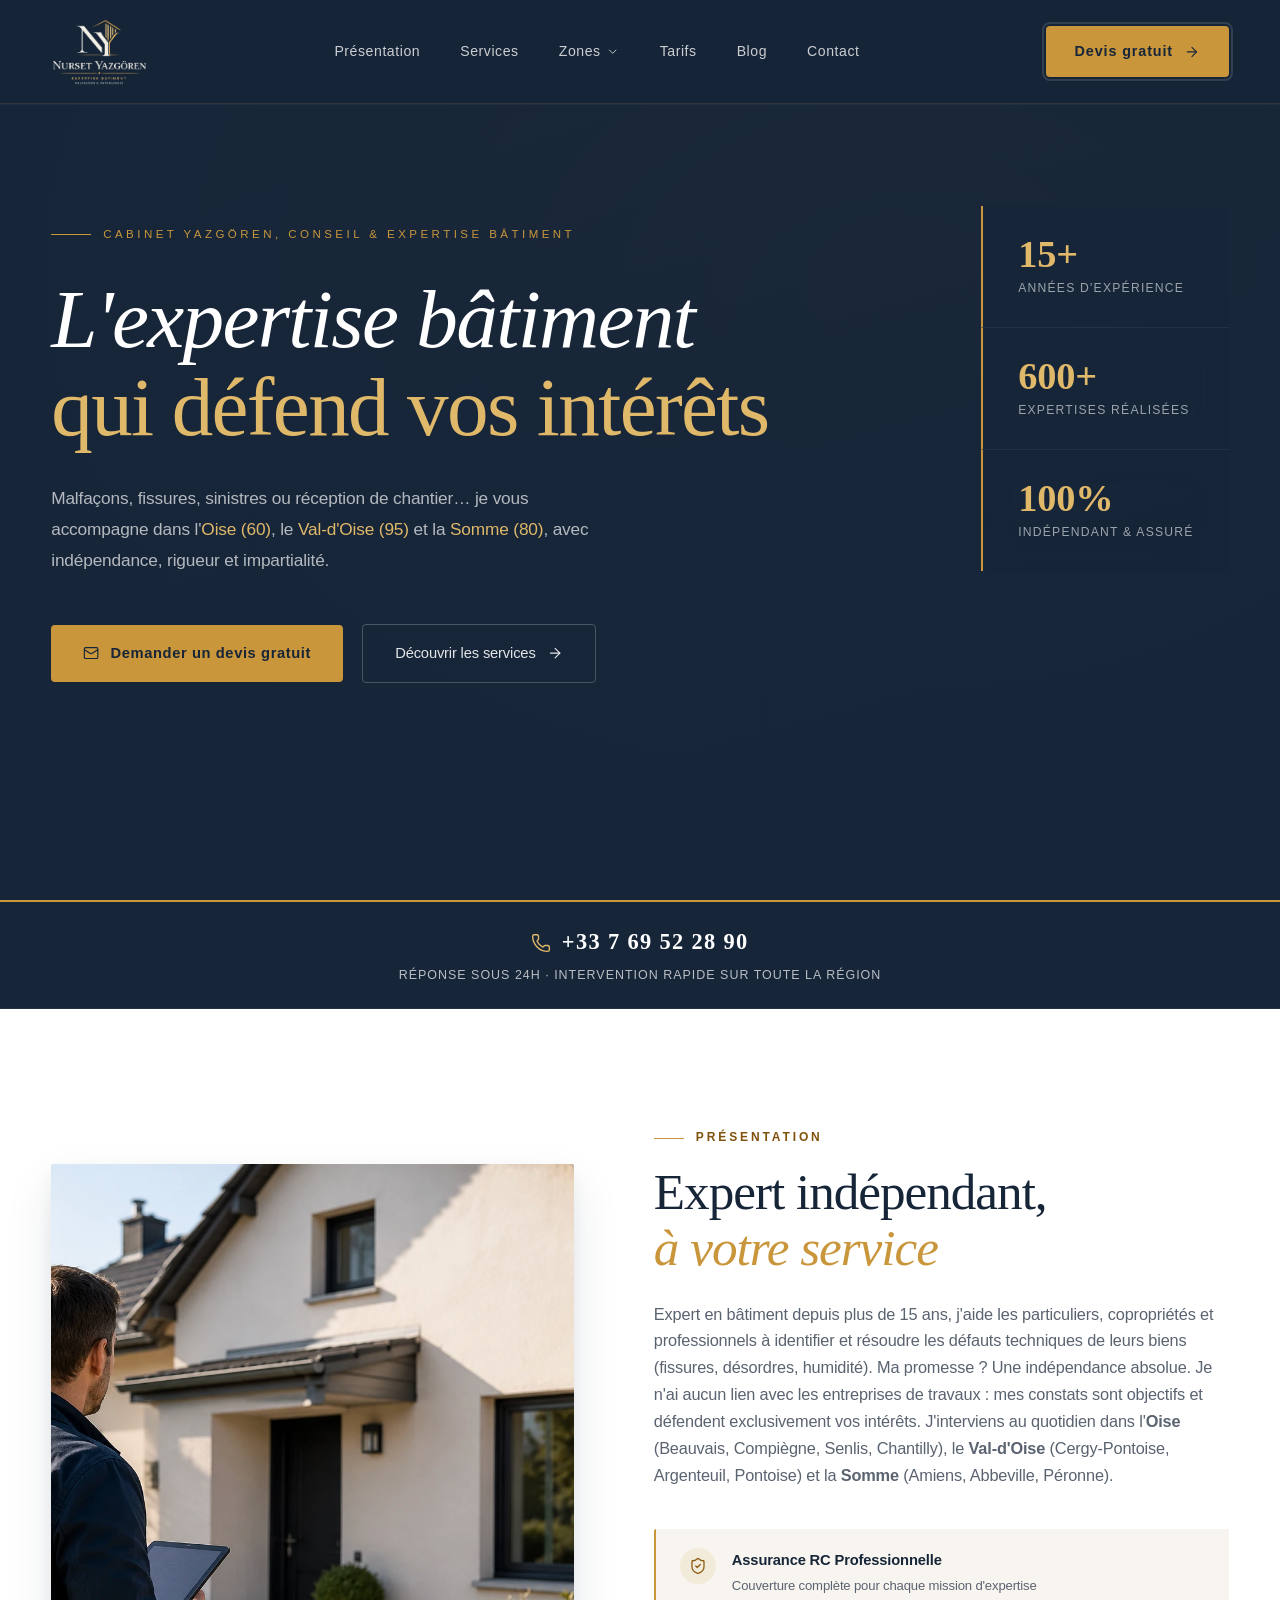
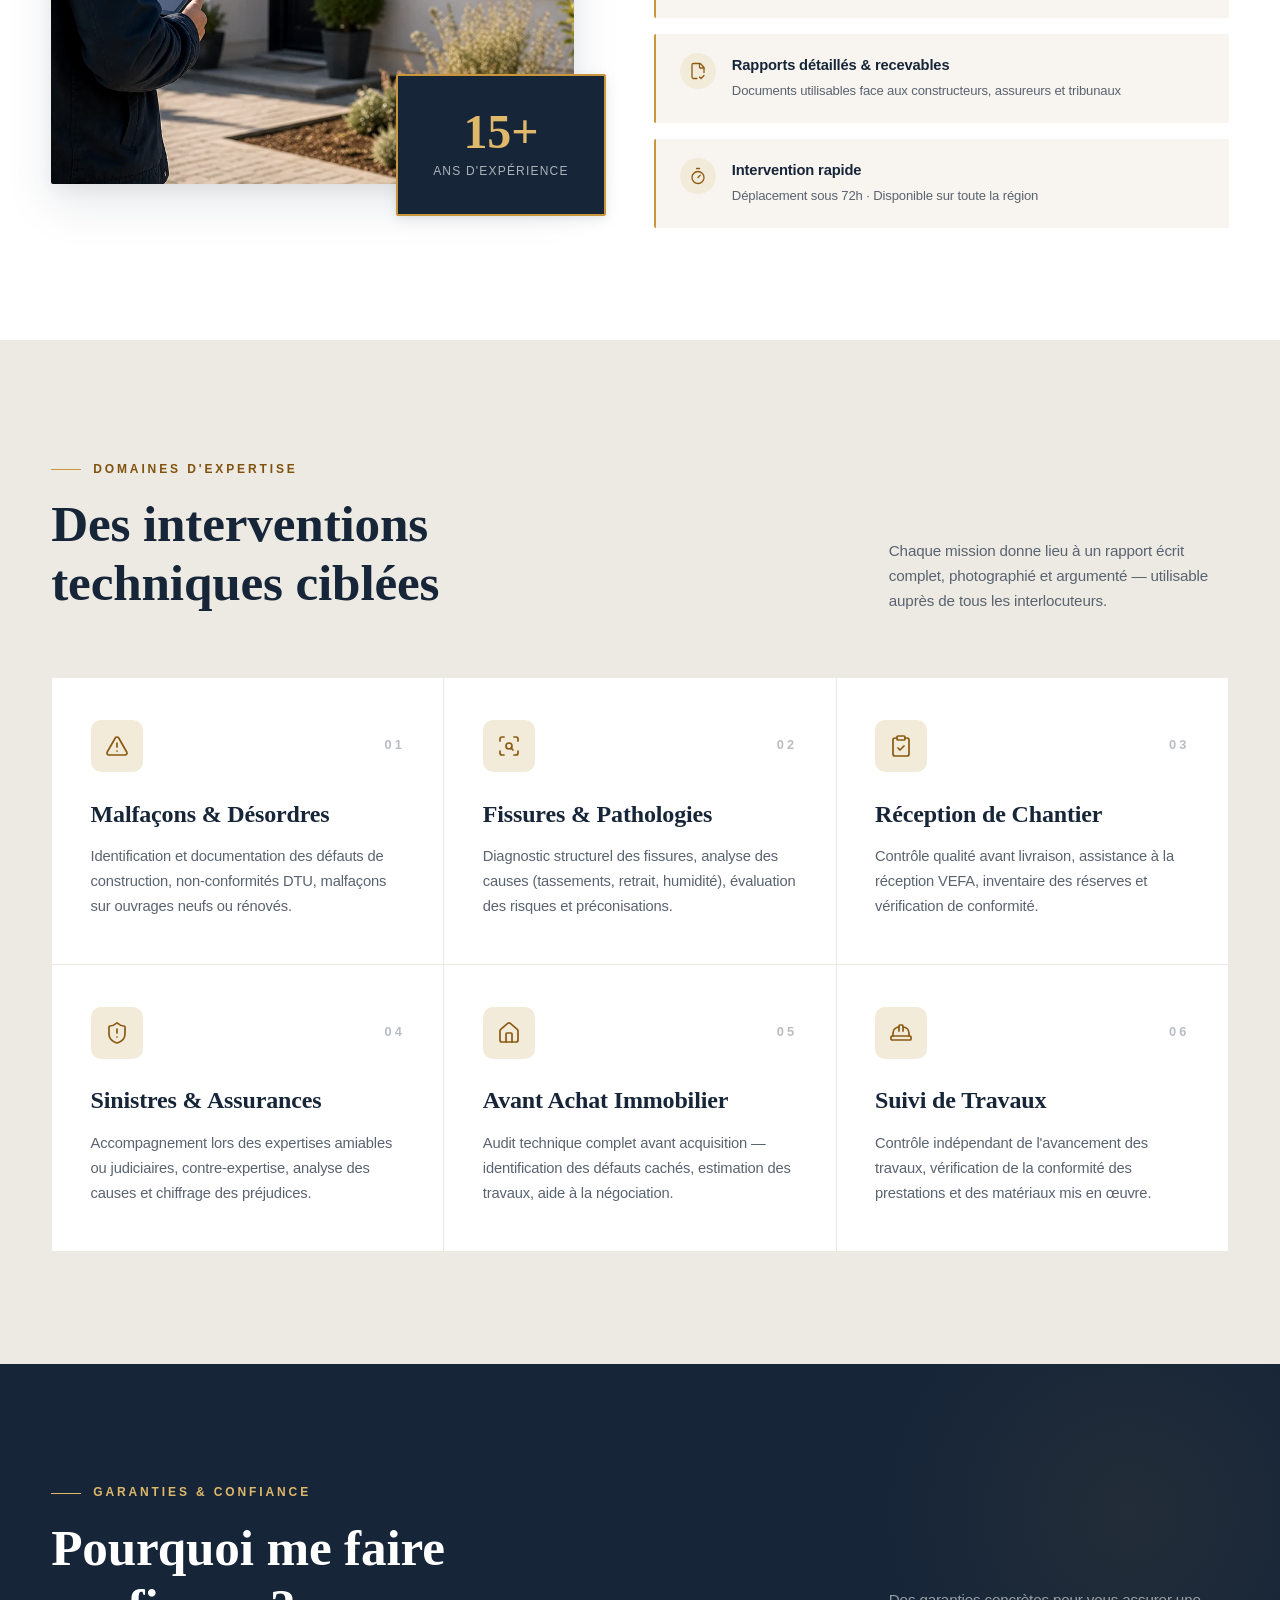
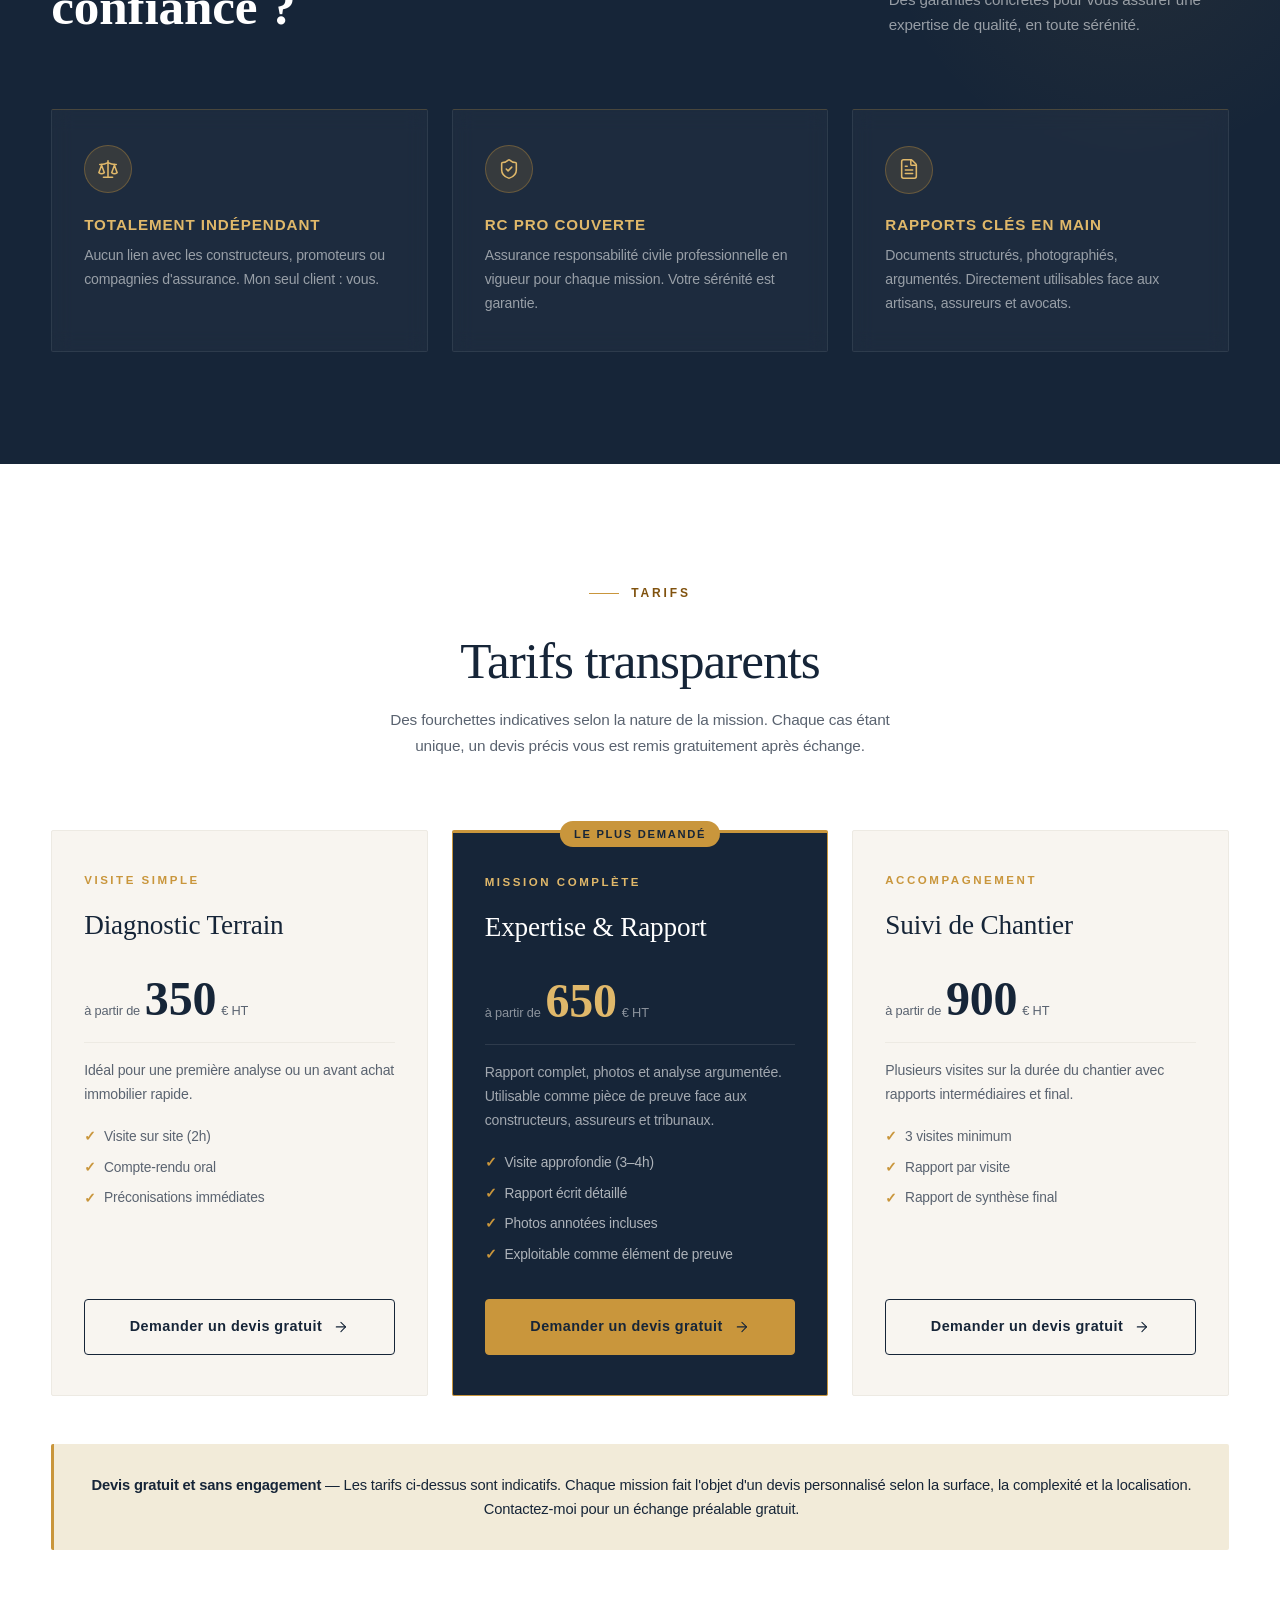
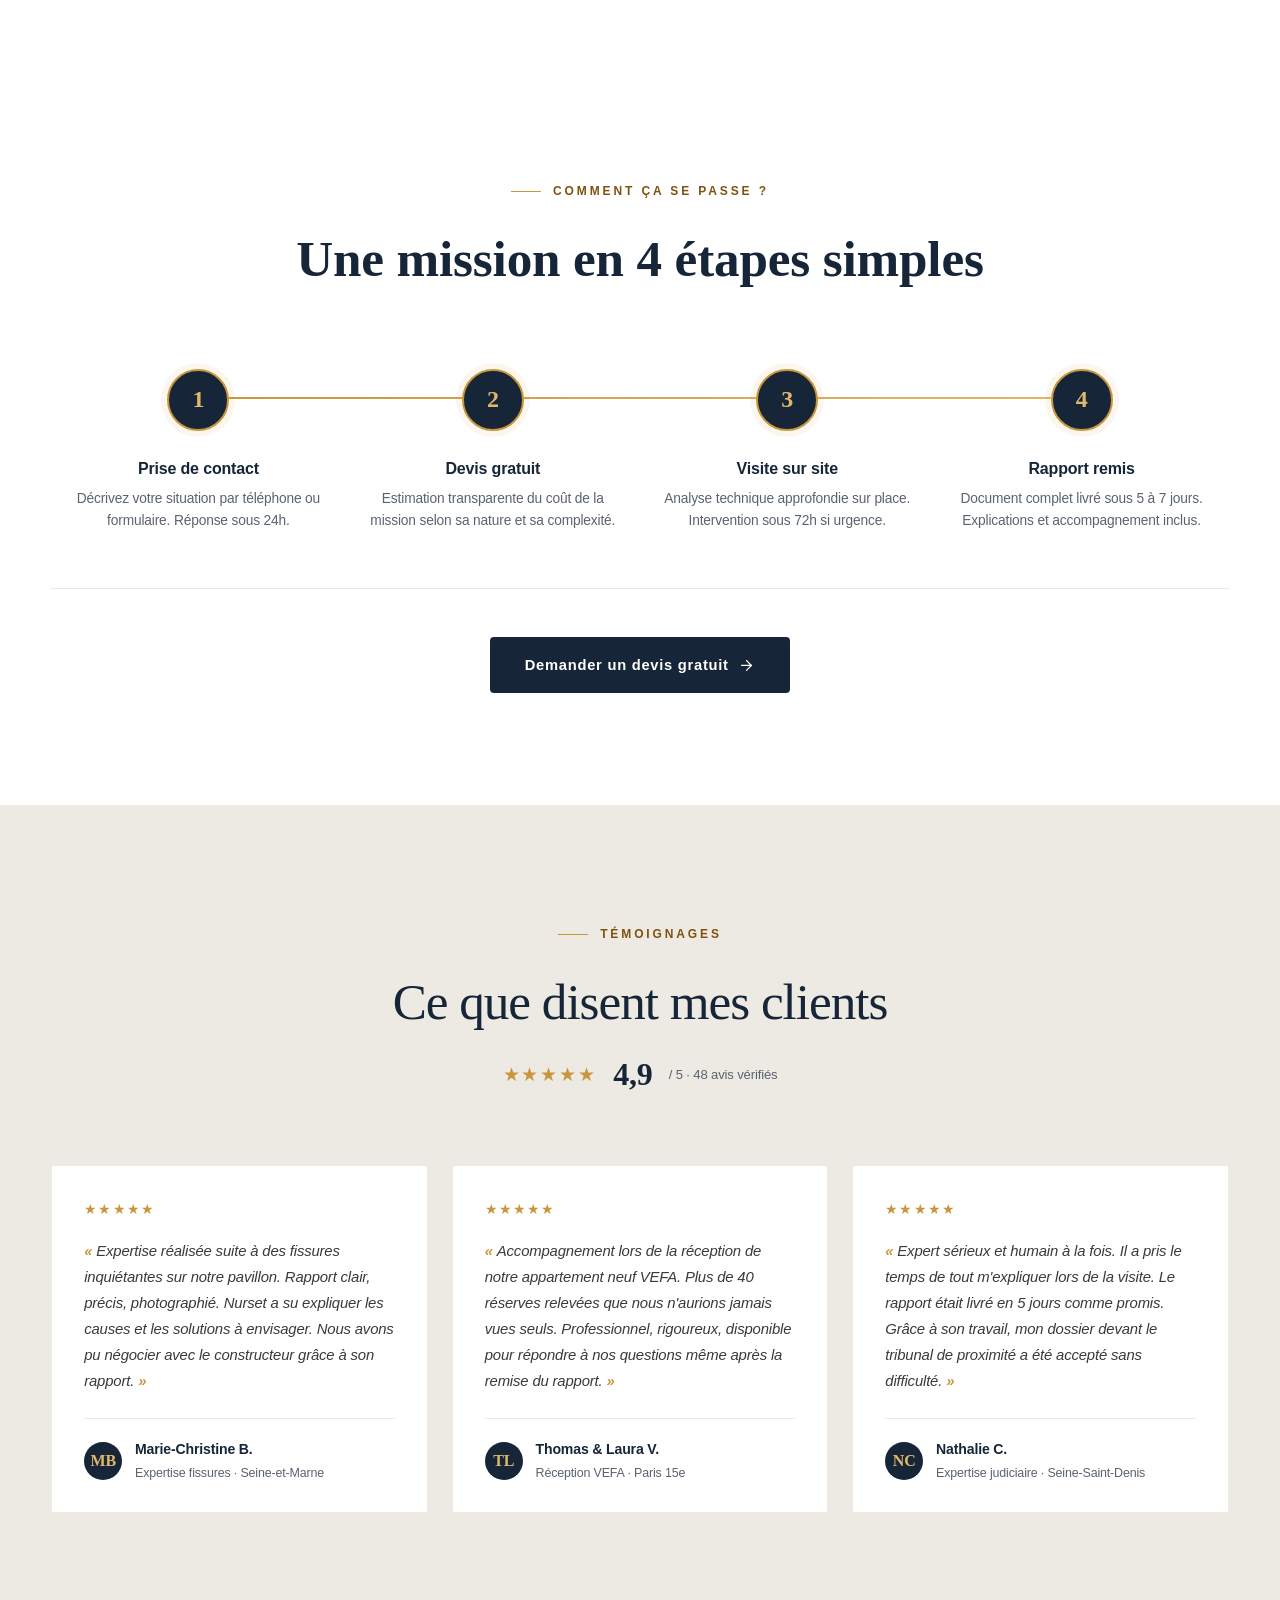
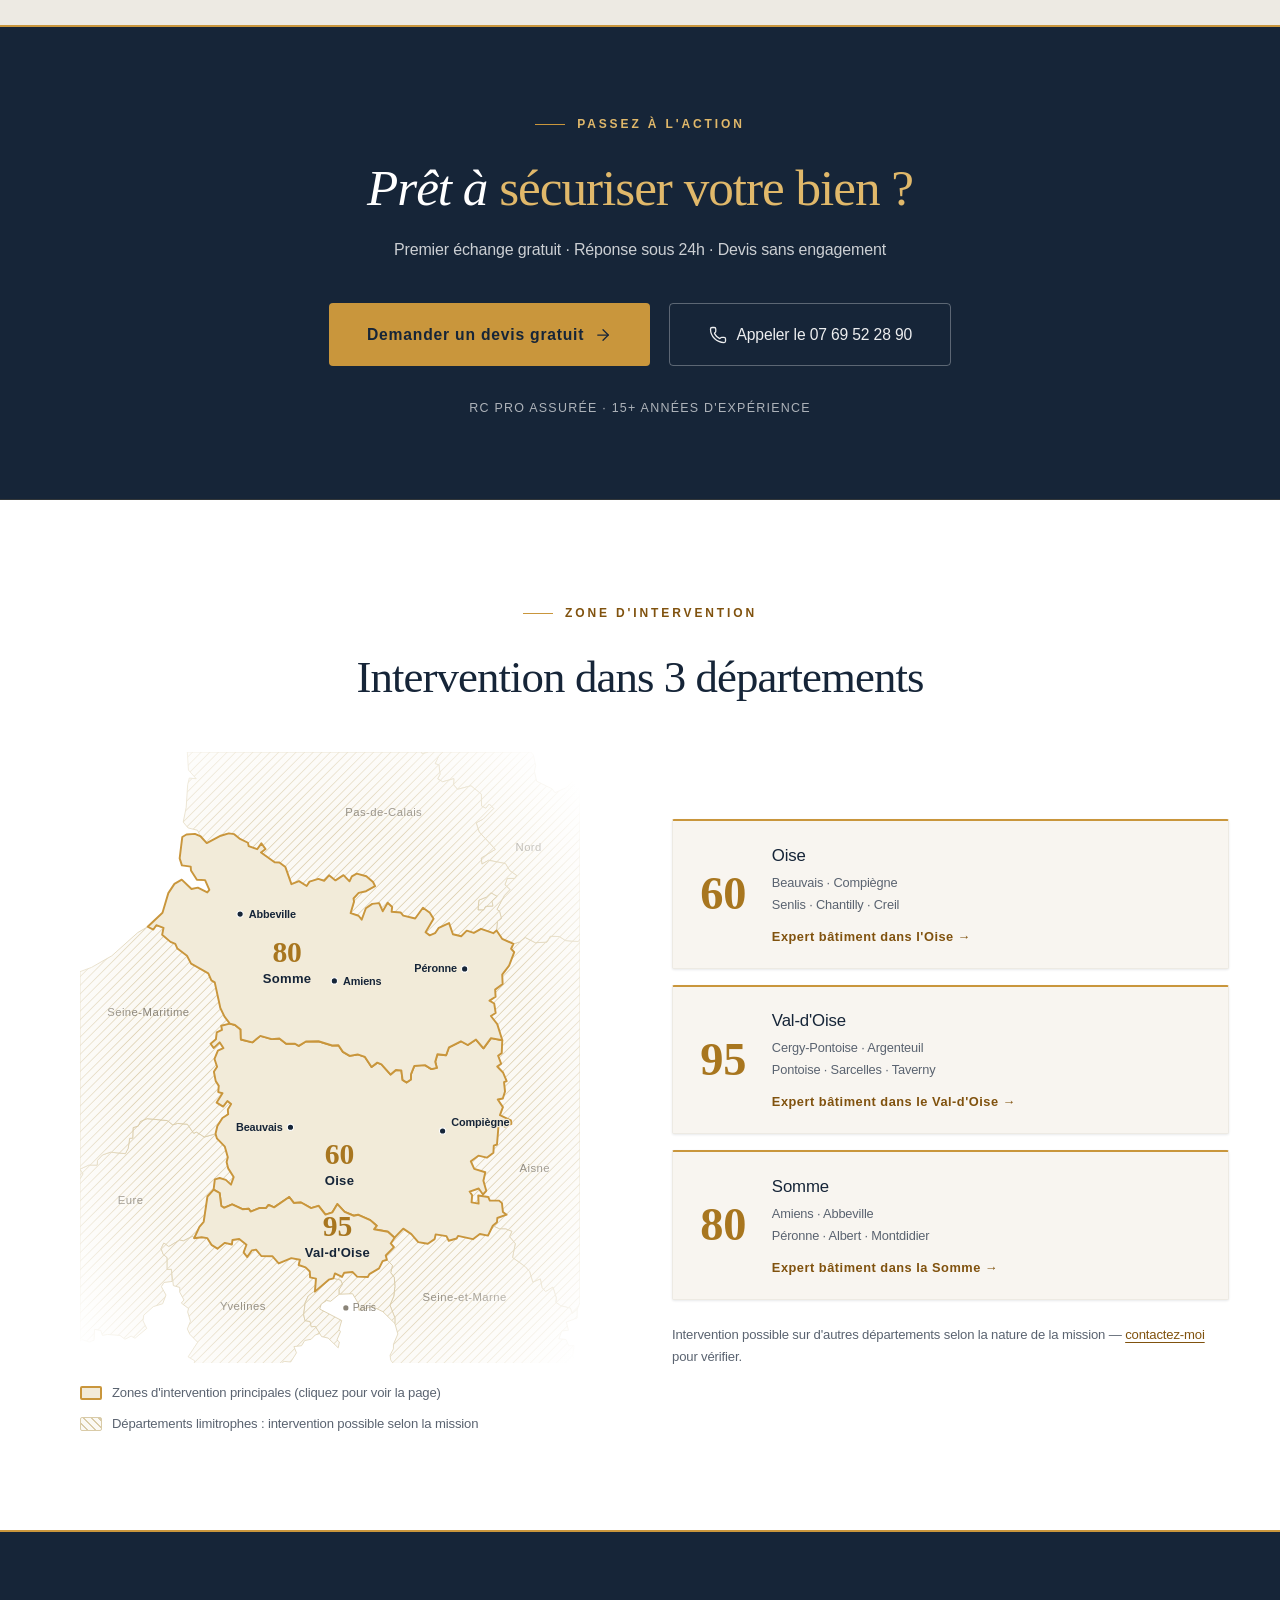
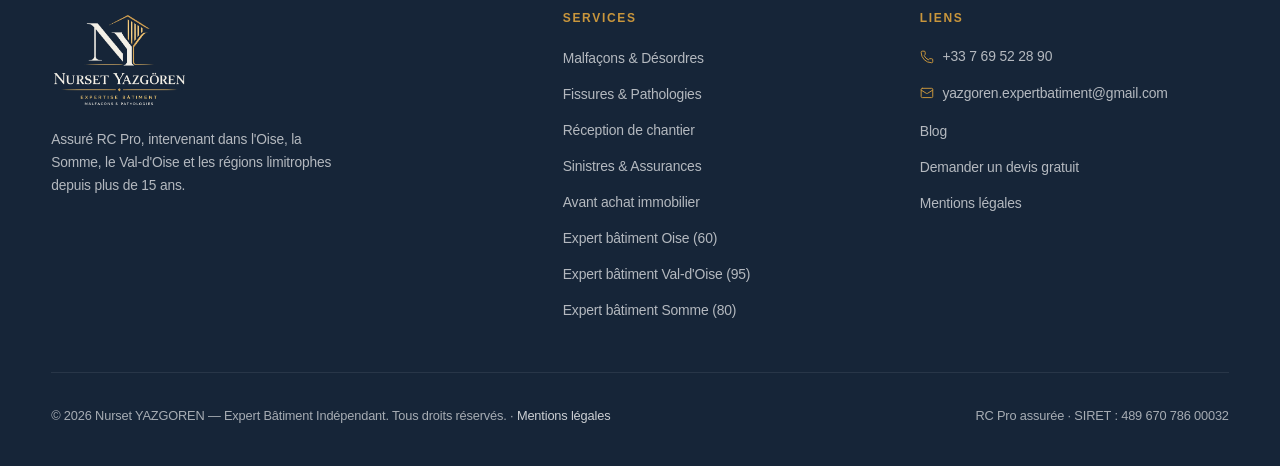
==== commit 5a70af64: "Add files via upload" ====
--- a/index.html
+++ b/index.html
@@ -59,9 +59,10 @@
   ]
 }
   </script>
-  <link rel="preconnect" href="https://fonts.googleapis.com">
-  <link rel="preconnect" href="https://fonts.gstatic.com" crossorigin>
-  <link href="https://fonts.googleapis.com/css2?family=Cormorant+Garamond:ital,wght@0,300;0,400;0,500;0,600;0,700;1,300;1,400;1,500;1,600&family=Inter:wght@300;400;500;600&display=swap" rel="stylesheet">
+  <link rel="preload" href="fonts/cormorant-garamond-latin-wght-normal.woff2" as="font" type="font/woff2" crossorigin>
+  <link rel="preload" href="fonts/cormorant-garamond-latin-wght-italic.woff2" as="font" type="font/woff2" crossorigin>
+  <link rel="preload" href="fonts/inter-latin-wght-normal.woff2" as="font" type="font/woff2" crossorigin>
+  <link rel="stylesheet" href="css/fonts.css">
   <link rel="preload" as="image" href="img/expert-mobile.webp" media="(max-width: 760px)" fetchpriority="high">
   <link rel="preload" as="image" href="img/expert.webp" media="(min-width: 761px)" fetchpriority="high">
   <link rel="stylesheet" href="style.css?v=5">
@@ -435,7 +436,7 @@
       <div class="tarifs-header fade-up">
         <div class="section-label is-centered">
           <div class="line"></div>
-          <span>Investissement</span>
+          <span>Tarifs</span>
         </div>
         <h2>Tarifs transparents</h2>
         <p>Des fourchettes indicatives selon la nature de la mission. Chaque cas étant unique, un devis précis vous est remis gratuitement après échange.</p>
@@ -763,6 +764,7 @@
   </div>
 
 
+  <script src="consent.js" defer></script>
   <script src="main.js"></script>
   <script>
     // ─── Apparition au scroll ───
